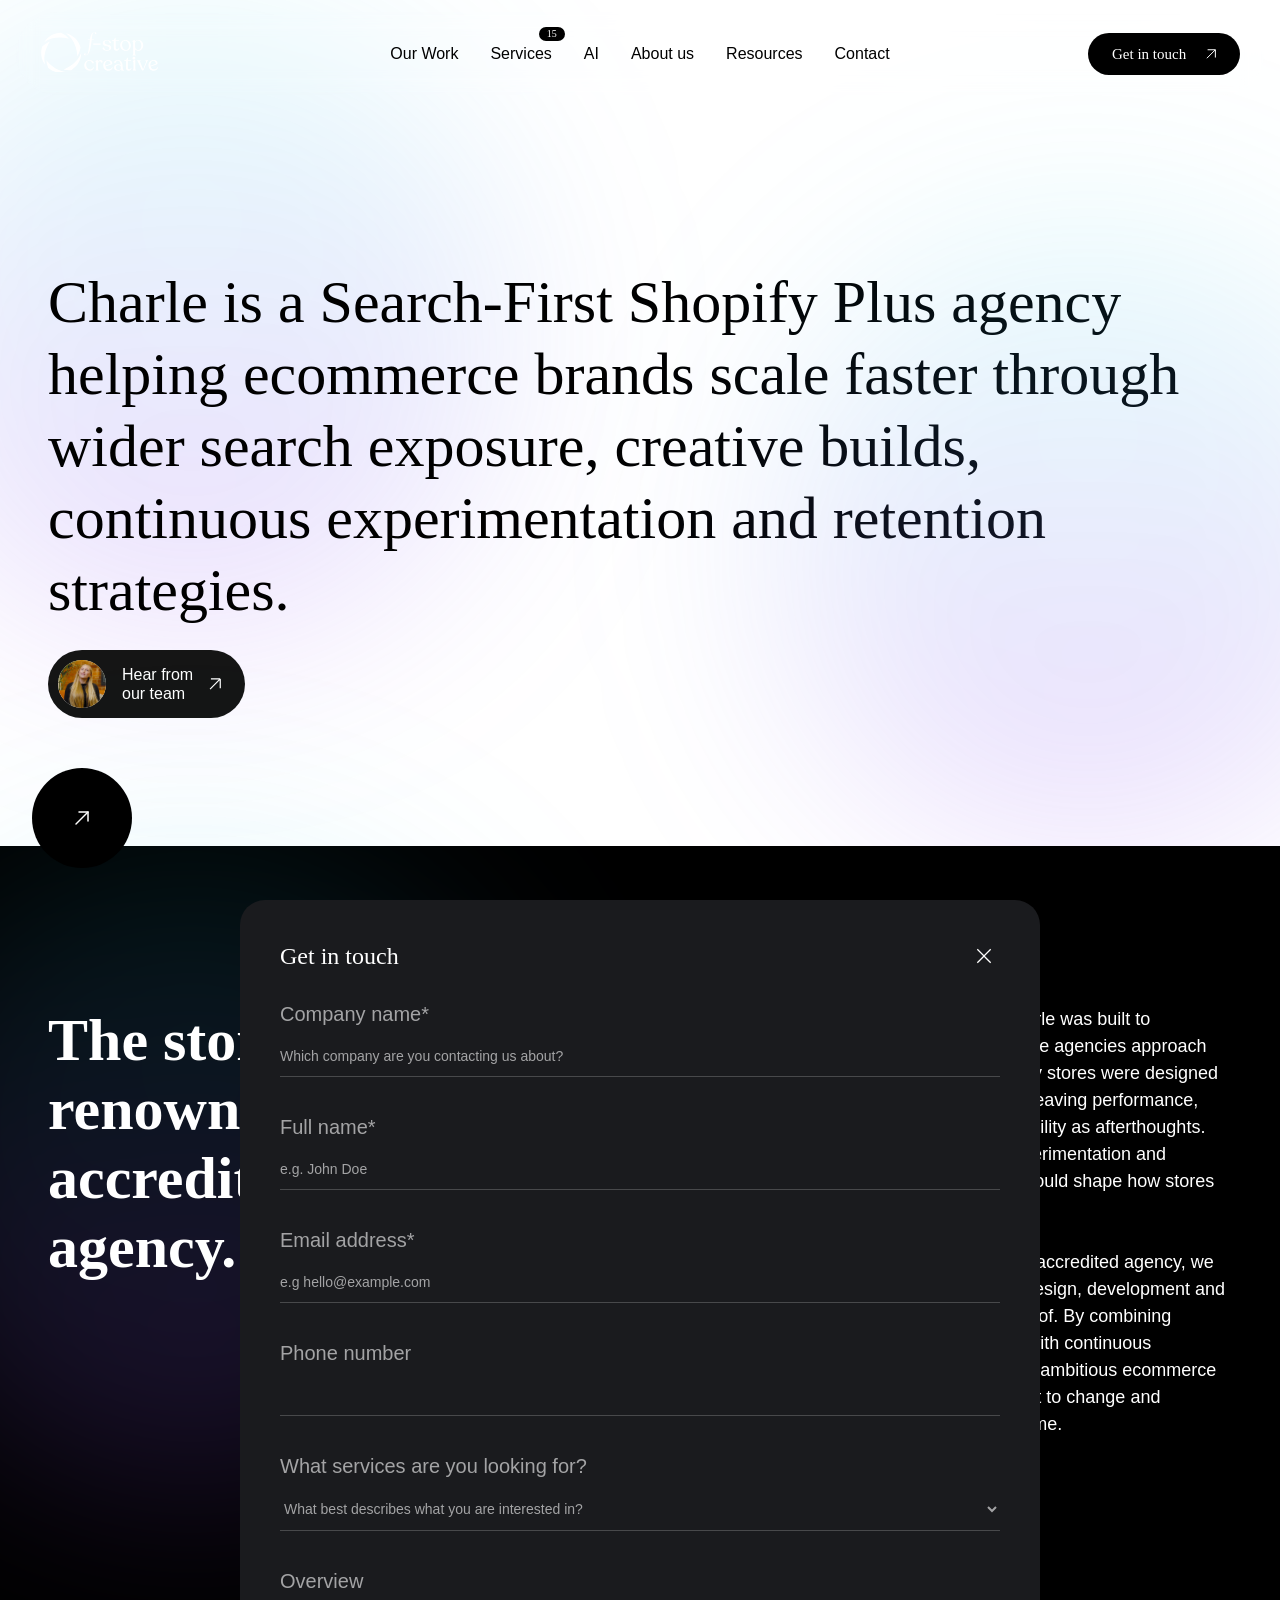
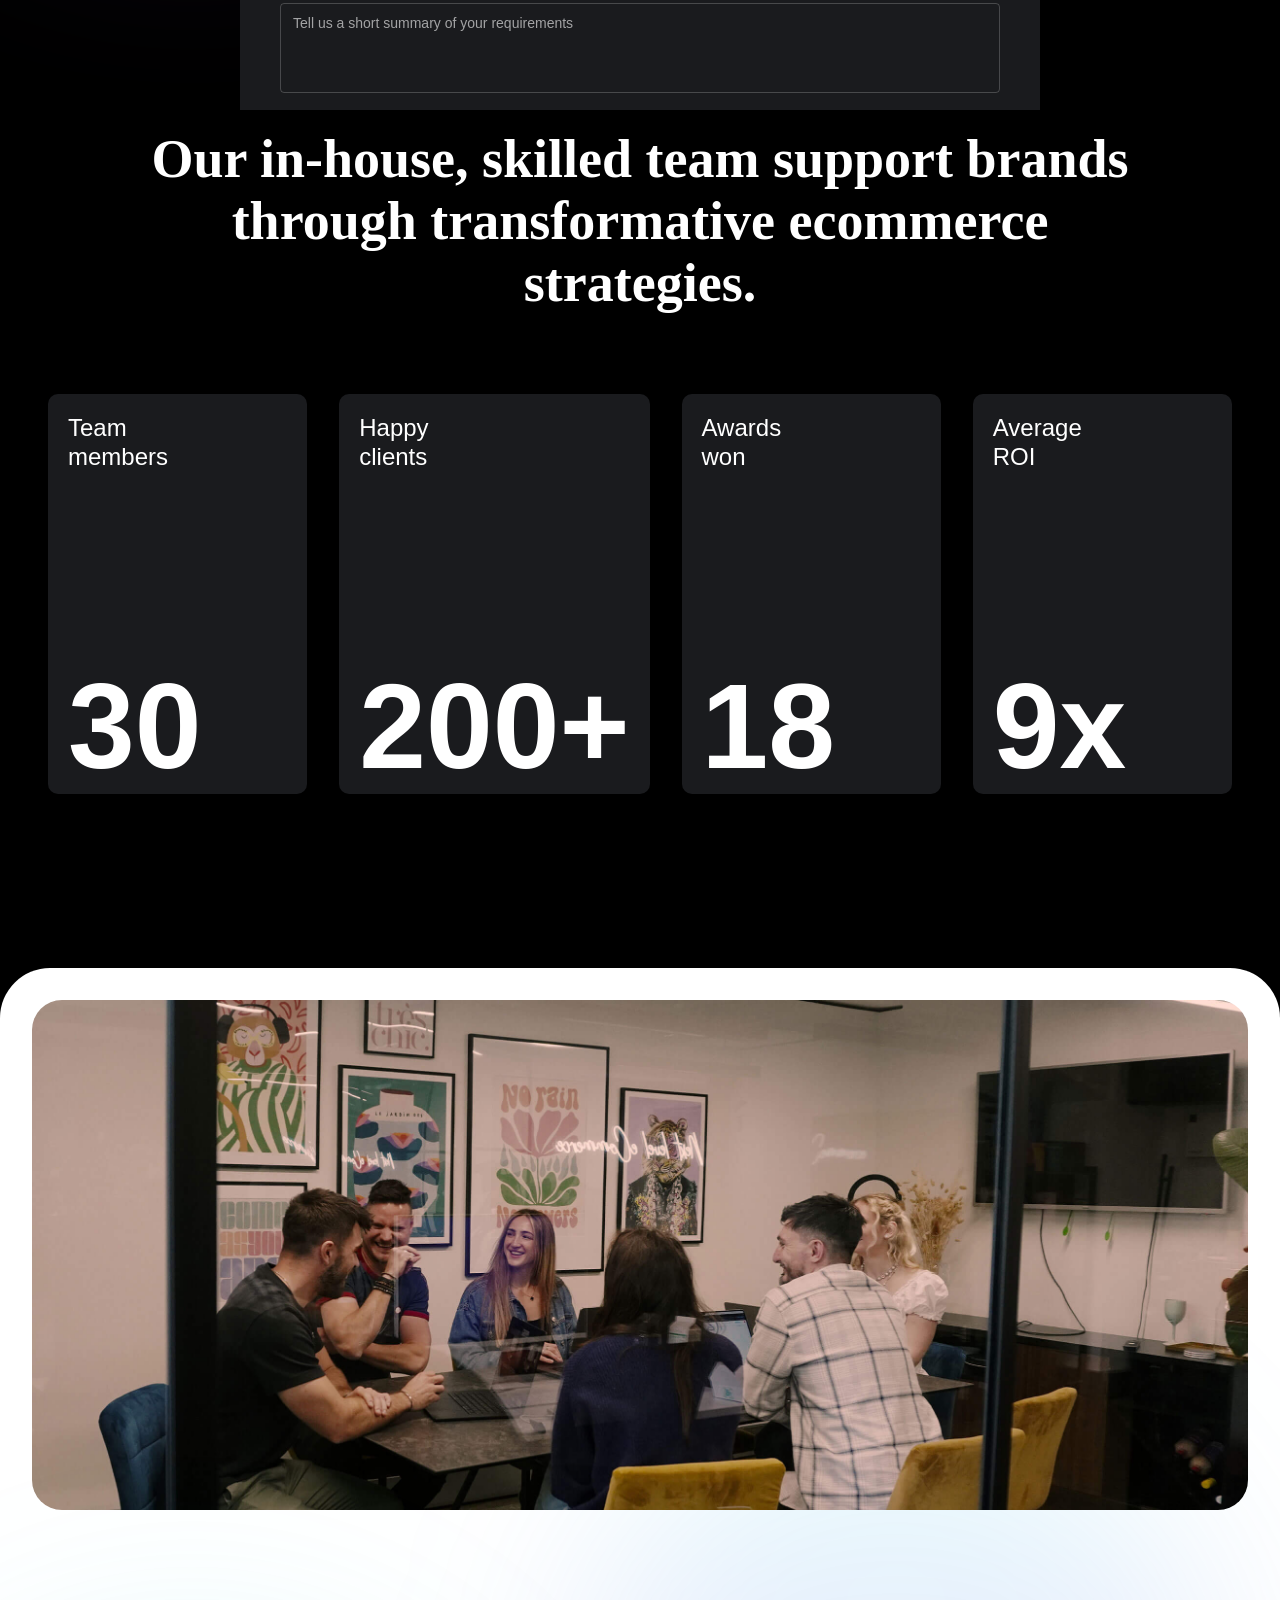
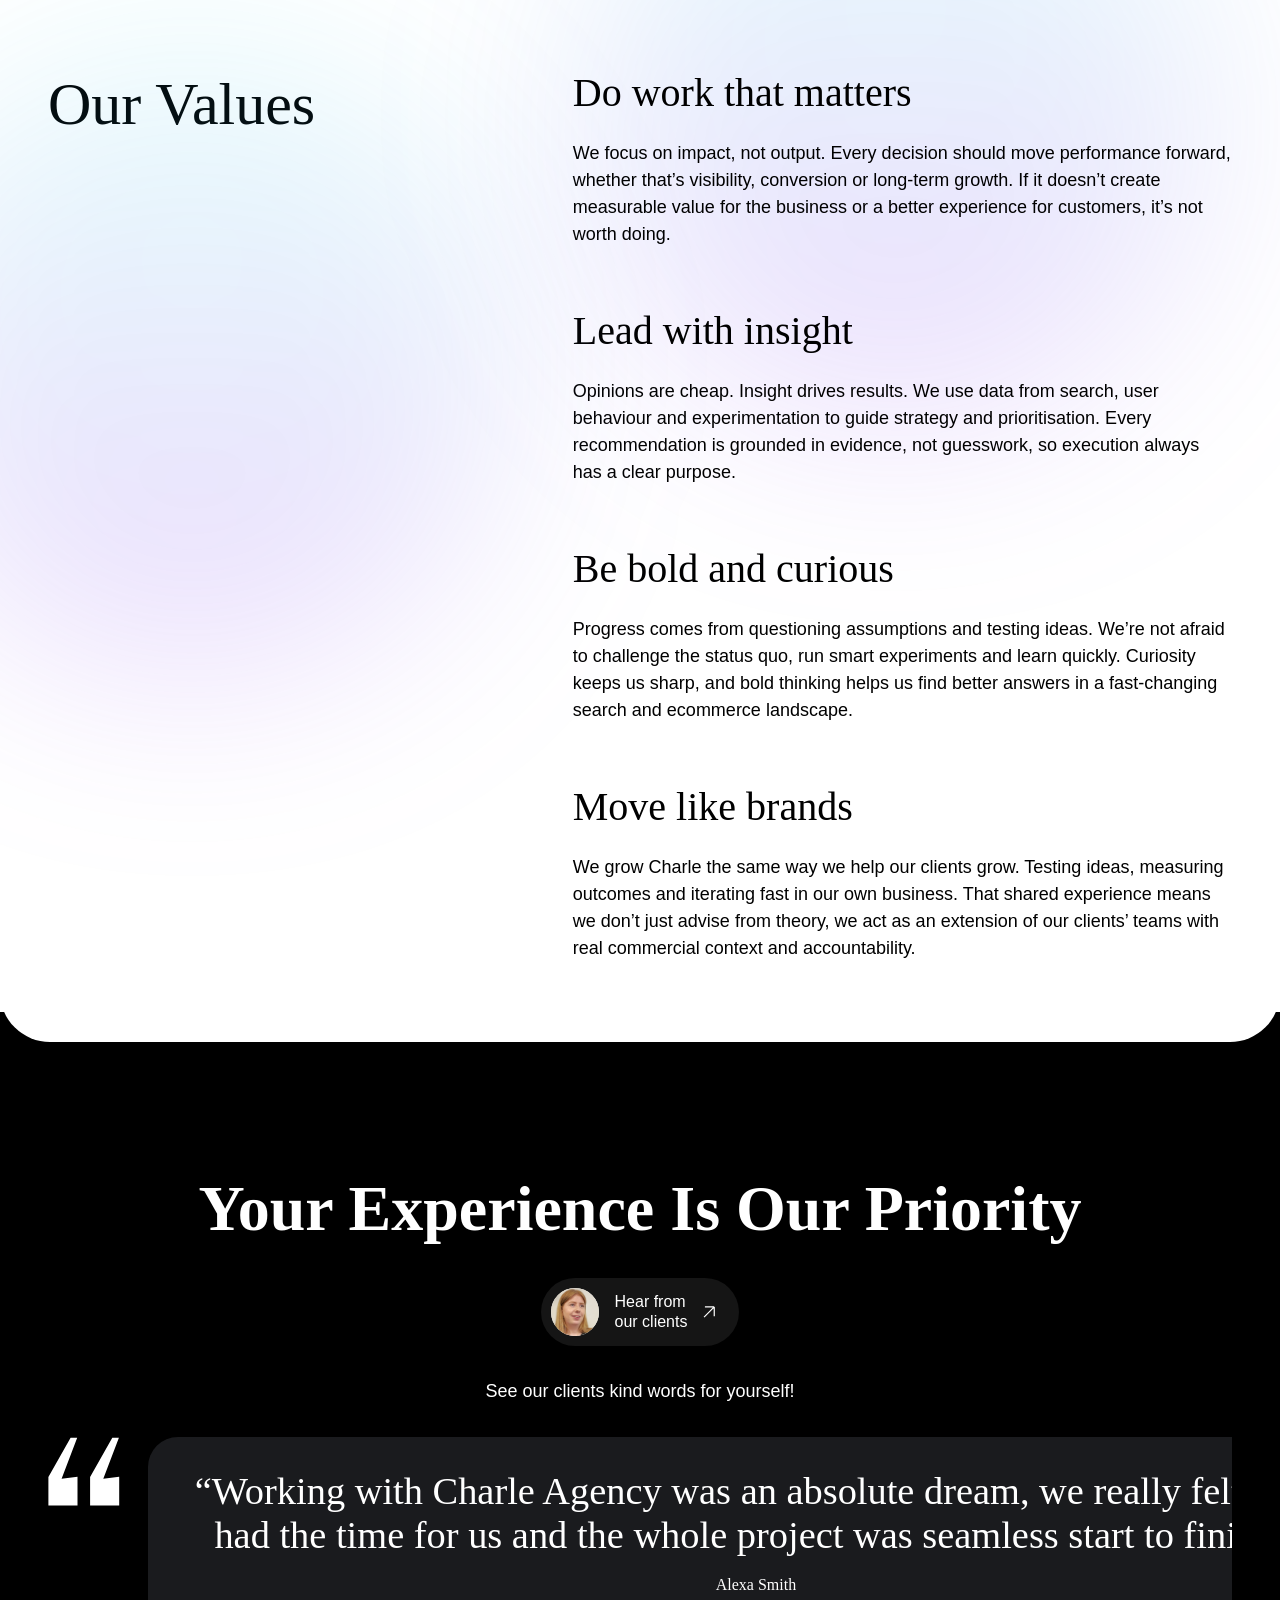
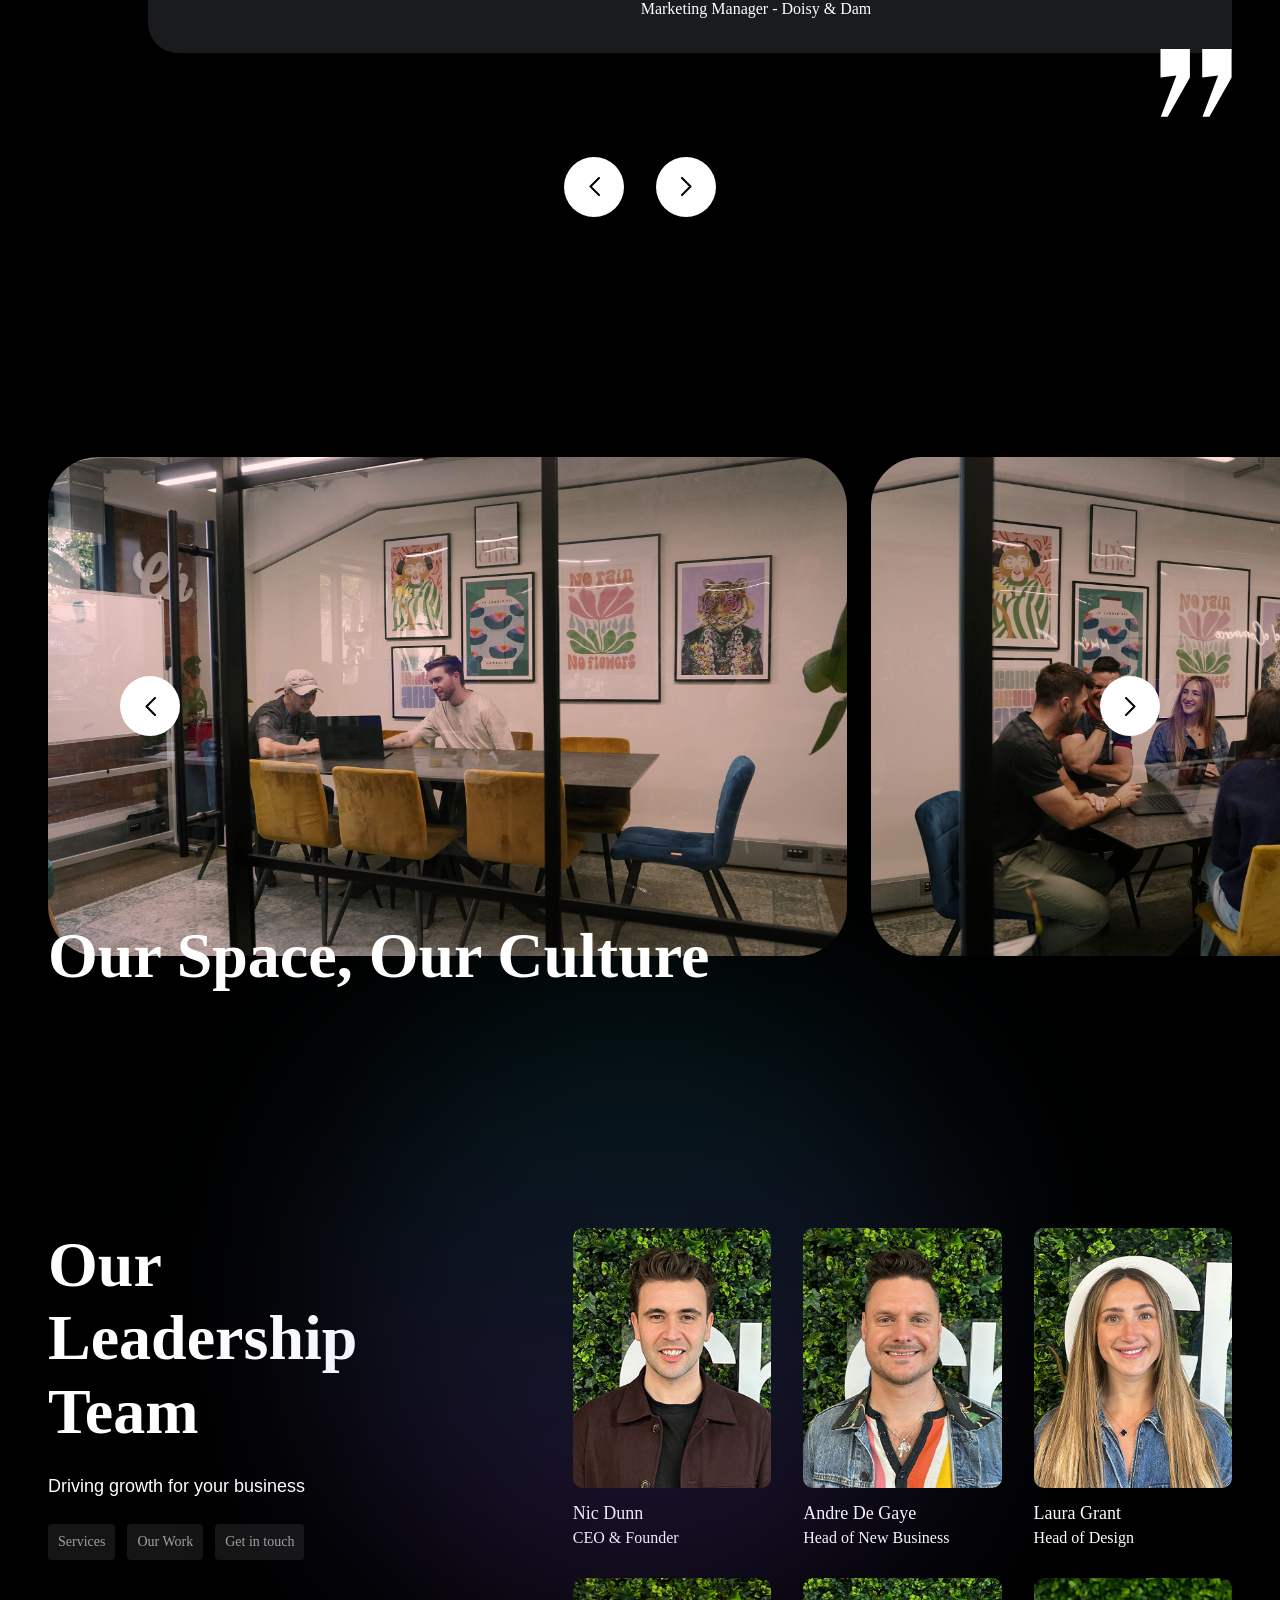
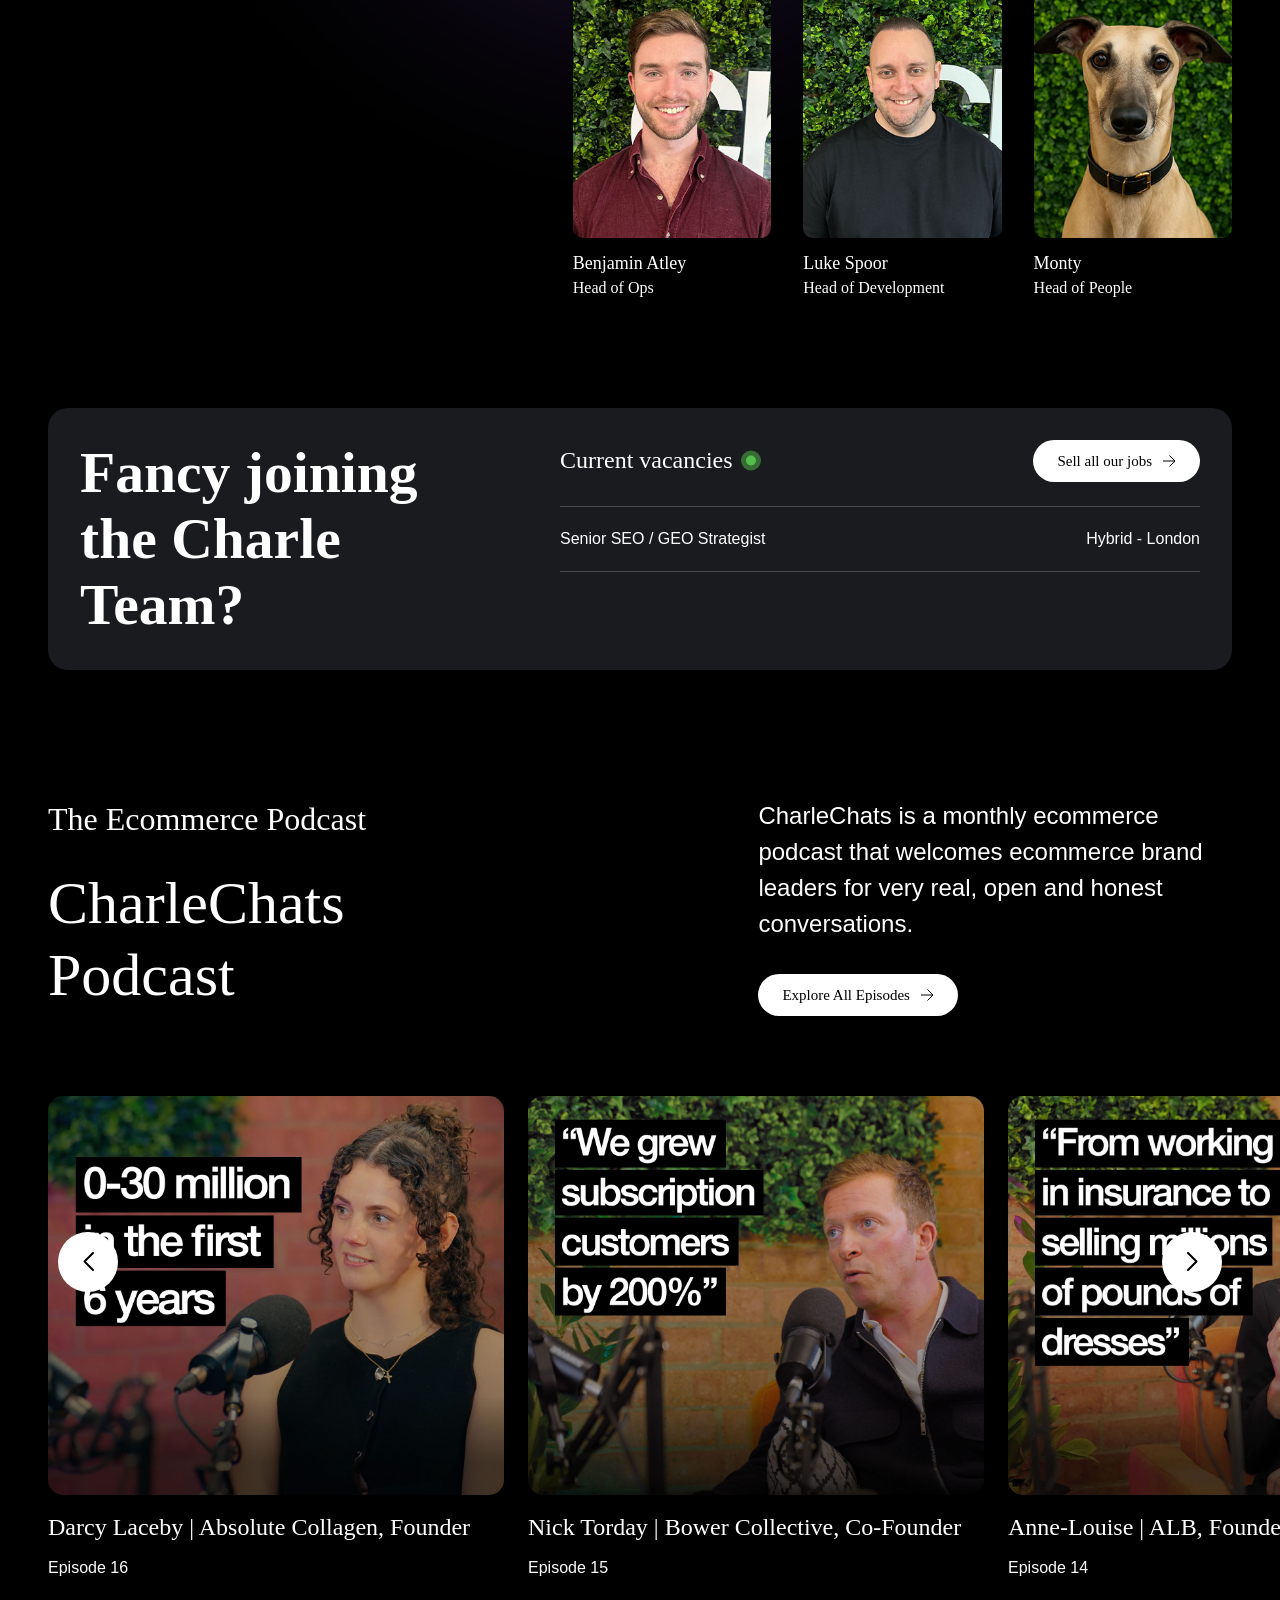
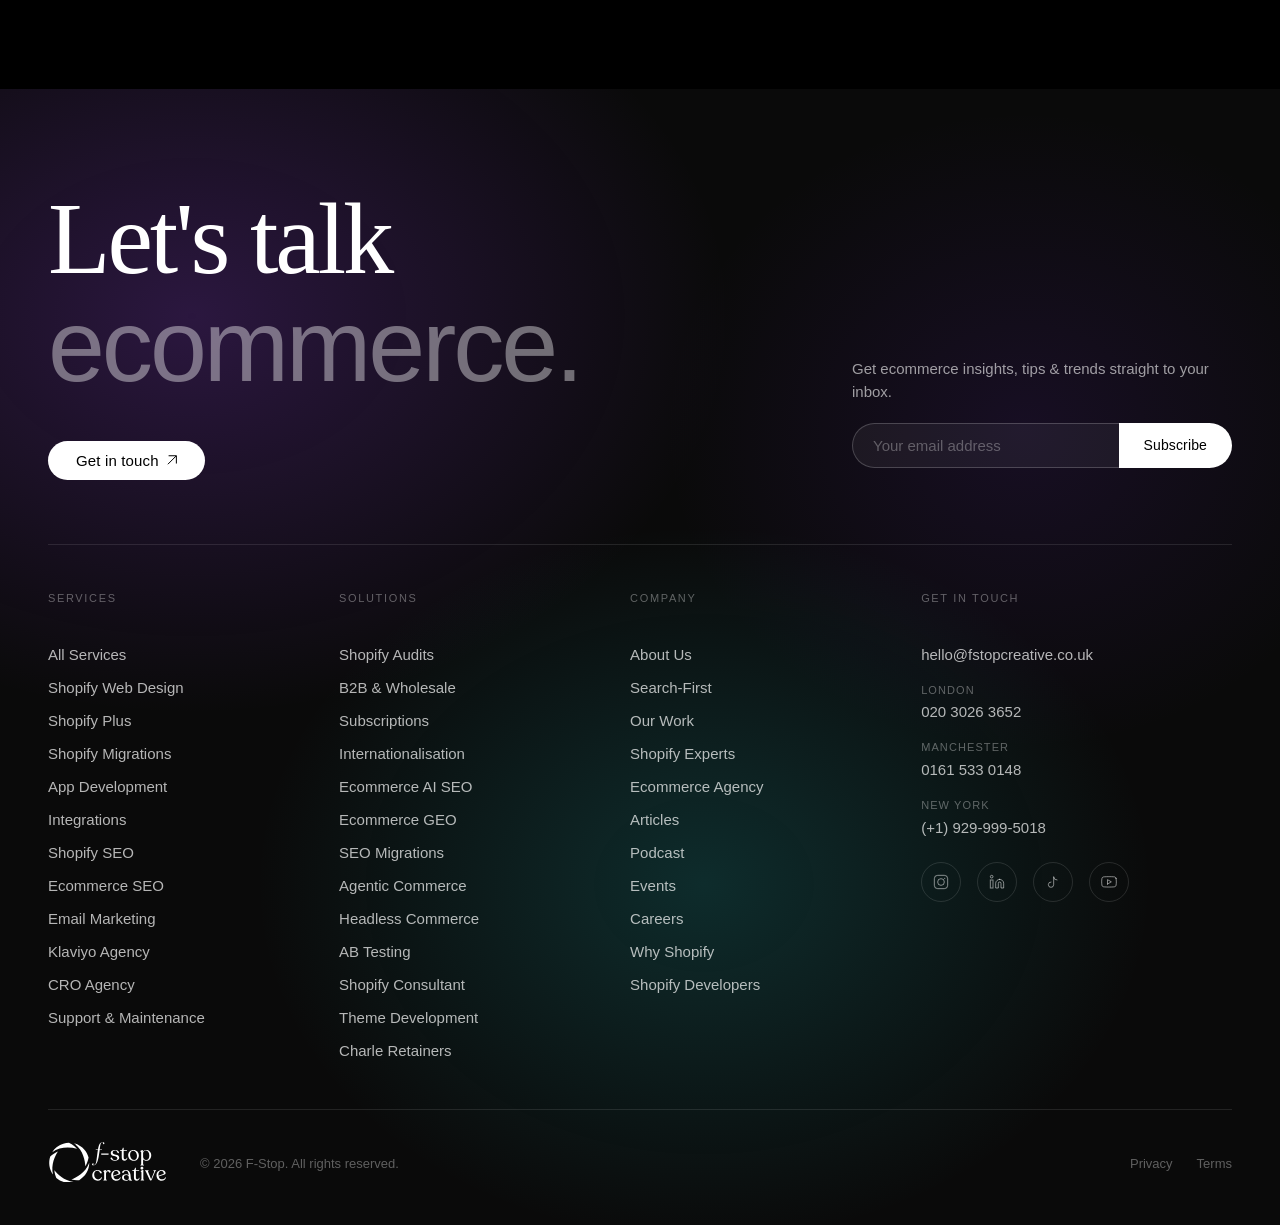
==== about.html @ d1f7f63f "index" ====
<!DOCTYPE html>
<!-- saved from url=(0031)https://www.charle.co.uk/about/ -->
<html lang="en"><head>
  <link rel="stylesheet" href="https://api.fontshare.com/v2/css?f[]=recoleta@300,400,600&f[]=neue-montreal@300,500&display=swap"><meta http-equiv="Content-Type" content="text/html; charset=UTF-8">
    
<meta name="facebook-domain-verification" content="af6zd72e0fx0n4wtm8dgjlzg3a56hd">

<link rel="shortcut icon" href="#" type="image/x-icon">
<link rel="icon" href="#" type="image/x-icon">

    
    <meta name="viewport" content="width=device-width, initial-scale=1.0">

	<meta name="description" content="Learn More About Leading Shopify Expert Agency based in London, UK - Charle Agency.">

	<title>About Us | London Website Design Agency UK | Charle</title>

	<link rel="alternate" href="./about.html" hreflang="en-gb">
	<link rel="alternate" href="./about.html" hreflang="en-us">
	<link rel="alternate" href="./about.html" hreflang="x-default">

	<link rel="canonical" href="./about.html">


    <link rel="stylesheet" href="./assets/css/style.css">
    <link rel="stylesheet" href="./assets/css/service.css">
    <link rel="stylesheet" href="./assets/css/swiper-bundle.min.css">
    <link rel="stylesheet" href="./assets/css/about.css">
	  
    
    <link rel="stylesheet" href="./assets/css/fancybox.css">
	
	  
	  
  <style id="kl-custom-fonts">
@import 'https://fonts.googleapis.com/css2?family=Bebas+Neue:ital,wght@0,400&family=Nunito+Sans:ital,wght@0,200;0,300;0,400;0,600;0,700;0,800;0,900&display=swap';

@font-face {
        font-family: 'Nunito-Sans-Klaviyo-Hosted'; 
        src: url(https://static.klaviyo.com/onsite/hosted-fonts/Nunito-Sans/latin/nunito-sans_latin_italic_400.woff2);
        font-weight: 400;
        font-style: italic;
        font-display: swap;
      }
@font-face {
        font-family: 'Nunito-Sans-Klaviyo-Hosted'; 
        src: url(https://static.klaviyo.com/onsite/hosted-fonts/Nunito-Sans/latin/nunito-sans_latin_italic_700.woff2);
        font-weight: 700;
        font-style: italic;
        font-display: swap;
      }
@font-face {
        font-family: 'Nunito-Sans-Klaviyo-Hosted'; 
        src: url(https://static.klaviyo.com/onsite/hosted-fonts/Nunito-Sans/latin/nunito-sans_latin_regular_400.woff2);
        font-weight: 400;
        font-style: normal;
        font-display: swap;
      }
@font-face {
        font-family: 'Nunito-Sans-Klaviyo-Hosted'; 
        src: url(https://static.klaviyo.com/onsite/hosted-fonts/Nunito-Sans/latin/nunito-sans_latin_regular_700.woff2);
        font-weight: 700;
        font-style: normal;
        font-display: swap;
      }
@font-face {
        font-family: 'Poppins-Klaviyo-Hosted'; 
        src: url(https://static.klaviyo.com/onsite/hosted-fonts/Poppins/latin/poppins_latin_italic_400.woff2);
        font-weight: 400;
        font-style: italic;
        font-display: swap;
      }
@font-face {
        font-family: 'Poppins-Klaviyo-Hosted'; 
        src: url(https://static.klaviyo.com/onsite/hosted-fonts/Poppins/latin/poppins_latin_italic_700.woff2);
        font-weight: 700;
        font-style: italic;
        font-display: swap;
      }
@font-face {
        font-family: 'Poppins-Klaviyo-Hosted'; 
        src: url(https://static.klaviyo.com/onsite/hosted-fonts/Poppins/latin/poppins_latin_regular_400_2.woff2);
        font-weight: 400;
        font-style: normal;
        font-display: swap;
      }
@font-face {
        font-family: 'Poppins-Klaviyo-Hosted'; 
        src: url(https://static.klaviyo.com/onsite/hosted-fonts/Poppins/latin/poppins_latin_regular_700.woff2);
        font-weight: 700;
        font-style: normal;
        font-display: swap;
      }
</style></head>

  <body class="about-page">
    <!-- Header -->
<div class="header-container">
  <header class="header header--inverted">
    <div class="header__inner">
      <div class="header__brand">
        <a href="./index.html" class="header__logo" title="Charle Agency">
          <img src="./assets/vectors/logo-fstop.svg" alt="F-Stop Creative" width="120" height="40">
        </a>
      </div>
      <nav role="navigation" class="navigation">
        <ul class="navigation__list">
          <li class="navigation__item">
            <a href="https://www.charle.co.uk/work/" class="navigation__link">Our Work</a>
          </li>
          <li class="navigation__item navigation__item--has-dropdown">
            <a href="https://www.charle.co.uk/services/" class="navigation__link">Services</a>
            <span class="navigation__badge">15</span>
            <div class="new-nav-dropdown nav-services" style="--dropdown-top: 94px; --arrow-position: 457.3203125px;">
              <div class="new-nav-dropdown__inner">
                <div class="new-nav-dropdown__column">
                  <div class="new-nav-dropdown__column-header">
                    <img src="./About Us _ London Website Design Agency UK _ Charle_files/logo-search-white.svg" alt="Search">
                  </div>
                  <ul class="new-nav-dropdown__list">
                    <li class="new-nav-dropdown__item">
                      <a href="https://www.charle.co.uk/seo-agency/" class="new-nav-dropdown__link">
                        <span class="new-nav-dropdown__link-title"> Shopify SEO </span>
                        <span class="new-nav-dropdown__link-description"> SEO for Shopify stores </span>
                      </a>
                    </li>
                    <li class="new-nav-dropdown__item">
                      <a href="https://www.charle.co.uk/ecommerce-seo-agency/" class="new-nav-dropdown__link">
                        <span class="new-nav-dropdown__link-title"> Ecommerce SEO </span>
                        <span class="new-nav-dropdown__link-description"> Grow your organic rankings </span>
                      </a>
                    </li>
                    <li class="new-nav-dropdown__item">
                      <a href="https://www.charle.co.uk/services/ai-seo-agency/" class="new-nav-dropdown__link">
                        <span class="new-nav-dropdown__link-title"> Ecommerce AI SEO </span>
                        <span class="new-nav-dropdown__link-description"> AI-powered search optimisation </span>
                      </a>
                    </li>
                    <li class="new-nav-dropdown__item">
                      <a href="https://www.charle.co.uk/services/geo-agency/" class="new-nav-dropdown__link">
                        <span class="new-nav-dropdown__link-title"> Ecommerce GEO </span>
                        <span class="new-nav-dropdown__link-description"> Generative engine optimisation </span>
                      </a>
                    </li>
                    <li class="new-nav-dropdown__item">
                      <a href="https://www.charle.co.uk/services/ecommerce-seo-migrations/" class="new-nav-dropdown__link">
                        <span class="new-nav-dropdown__link-title"> Ecommerce SEO Migrations </span>
                        <span class="new-nav-dropdown__link-description"> Migrate your SEO content </span>
                      </a>
                    </li>
                  </ul>
                </div>
                <div class="new-nav-dropdown__column">
                  <div class="new-nav-dropdown__column-header">
                    <img src="./About Us _ London Website Design Agency UK _ Charle_files/logo-launch-white.svg" alt="Launch">
                  </div>
                  <ul class="new-nav-dropdown__list">
                    <li class="new-nav-dropdown__item">
                      <a href="https://www.charle.co.uk/services/shopify-theme-development-builds/" class="new-nav-dropdown__link">
                        <span class="new-nav-dropdown__link-title"> Custom Store Project </span>
                        <span class="new-nav-dropdown__link-description"> Design &amp; launch a bespoke store </span>
                      </a>
                    </li>
                    <li class="new-nav-dropdown__item">
                      <a href="https://www.charle.co.uk/services/shopify-migrations/" class="new-nav-dropdown__link">
                        <span class="new-nav-dropdown__link-title"> Shopify Migrations </span>
                        <span class="new-nav-dropdown__link-description"> Migrate or replatform to Shopify. </span>
                      </a>
                    </li>
                    <li class="new-nav-dropdown__item">
                      <a href="https://www.charle.co.uk/services/shopify-app-development/" class="new-nav-dropdown__link">
                        <span class="new-nav-dropdown__link-title"> Shopify App Development </span>
                        <span class="new-nav-dropdown__link-description"> Launch a Shopify App. </span>
                      </a>
                    </li>
                    <li class="new-nav-dropdown__item">
                      <a href="https://www.charle.co.uk/services/shopify-integrations/" class="new-nav-dropdown__link">
                        <span class="new-nav-dropdown__link-title"> Integrations </span>
                        <span class="new-nav-dropdown__link-description"> Connect your store to other services. </span>
                      </a>
                    </li>
                    <li class="new-nav-dropdown__item new-nav-dropdown__item-ai">
                      <a href="https://www.charle.co.uk/services/agentic-commerce" class="new-nav-dropdown__link">
                        <img src="./About Us _ London Website Design Agency UK _ Charle_files/logo-charleai-white.svg" alt="Charle AI" width="72">
                        <span class="new-nav-dropdown__link-description"> Agentic Commerce </span>
                      </a>
                    </li>
                  </ul>
                </div>
                <div class="new-nav-dropdown__column">
                  <div class="new-nav-dropdown__column-header">
                    <img src="./About Us _ London Website Design Agency UK _ Charle_files/logo-sitelab-white.svg" alt="Sitelab">
                    <img src="./About Us _ London Website Design Agency UK _ Charle_files/logo-helpdesk-white.svg" alt="Helpdesk">
                  </div>
                  <ul class="new-nav-dropdown__list">
                    <li class="new-nav-dropdown__item">
                      <a href="https://www.charle.co.uk/services/shopify-cro-agency/" class="new-nav-dropdown__link">
                        <span class="new-nav-dropdown__link-title"> Conversion Rate Optimisation </span>
                        <span class="new-nav-dropdown__link-description"> Growth focused strategies. </span>
                      </a>
                    </li>
                    <li class="new-nav-dropdown__item">
                      <a href="https://www.charle.co.uk/services/support-and-maintenance/" class="new-nav-dropdown__link">
                        <span class="new-nav-dropdown__link-title"> Support &amp; Maintenance </span>
                        <span class="new-nav-dropdown__link-description"> Technical support </span></a><a href="https://www.charle.co.uk/memberships/" style="text-decoration: none; color: #A1A1A1">retainer</a>. 
                      
                    </li>
                    <li class="new-nav-dropdown__item">
                      <a href="https://www.charle.co.uk/services/shopify-audits/" class="new-nav-dropdown__link">
                        <span class="new-nav-dropdown__link-title"> Audits </span>
                        <span class="new-nav-dropdown__link-description"> Design, Technical &amp; SEO audits </span>
                      </a>
                    </li>
                    <li class="new-nav-dropdown__item">
                      <a href="https://www.charle.co.uk/services/shopify-internationalisation/" class="new-nav-dropdown__link">
                        <span class="new-nav-dropdown__link-title"> Internationalisation </span>
                        <span class="new-nav-dropdown__link-description"> Expand your store globally. </span>
                      </a>
                    </li>
                  </ul>
                </div>
                <div class="new-nav-dropdown__column">
                  <div class="new-nav-dropdown__column-header">
                    <img src="./About Us _ London Website Design Agency UK _ Charle_files/logo-retain-white.svg" alt="Retain">
                  </div>
                  <ul class="new-nav-dropdown__list">
                    <li class="new-nav-dropdown__item">
                      <a href="https://www.charle.co.uk/email-marketing-agency/" class="new-nav-dropdown__link">
                        <span class="new-nav-dropdown__link-title"> Email &amp; SMS Marketing </span>
                        <span class="new-nav-dropdown__link-description"> Retain more customers online </span>
                      </a>
                    </li>
                    <li class="new-nav-dropdown__item">
                      <a href="https://www.charle.co.uk/klaviyo-agency/" class="new-nav-dropdown__link">
                        <span class="new-nav-dropdown__link-title"> Klaviyo Agency </span>
                        <span class="new-nav-dropdown__link-description"> Klaviyo email marketing experts </span>
                      </a>
                    </li>
                  </ul>
                  <div class="new-nav-dropdown__column-header new-nav-dropdown__column-header-more" style="margin-top: 12px;">
                    <p>More</p>
                  </div>
                  <ul class="new-nav-dropdown__list">
                    <li class="new-nav-dropdown__item">
                      <a href="https://www.charle.co.uk/services/shopify-b2b-wholesale/" class="new-nav-dropdown__link">
                        <span class="new-nav-dropdown__link-title"> B2B </span>
                        <span class="new-nav-dropdown__link-description"> Sell B2B with Shopify </span>
                      </a>
                    </li>
                    <li class="new-nav-dropdown__item">
                      <a href="https://www.charle.co.uk/services/subscriptions-on-shopify/" class="new-nav-dropdown__link">
                        <span class="new-nav-dropdown__link-title"> Subscriptions </span>
                        <span class="new-nav-dropdown__link-description"> Maximise recurring revenue. </span>
                      </a>
                    </li>
					  
					  
                  </ul>
                </div>
                <!-- <ul class="new-nav-dropdown__list">
                  <li class="new-nav-dropdown__item">
                    <a href="https://www.charle.co.uk/services/shopify-cro-agency/" class="new-nav-dropdown__link">
                      <span class="new-nav-dropdown__link-title"> Conversion Rate Optimisation </span>
                      <span class="new-nav-dropdown__link-description"> Growth focused strategies. </span>
                    </a>
                  </li>
                  <li class="new-nav-dropdown__item">
                    <a href="https://www.charle.co.uk/services/support-and-maintenance/" class="new-nav-dropdown__link">
                      <span class="new-nav-dropdown__link-title"> Support & Maintenance </span>
                      <span class="new-nav-dropdown__link-description"> Technical support <a href="https://www.charle.co.uk/memberships/" style="text-decoration: none; color: #A1A1A1">retainer</a>. </span>
                    </a>
                  </li>
                  
                  <li class="new-nav-dropdown__item">
                    <a href="https://www.charle.co.uk/services/shopify-internationalisation/" class="new-nav-dropdown__link">
                      <span class="new-nav-dropdown__link-title"> Internationalisation </span>
                      <span class="new-nav-dropdown__link-description"> Expand your store globally. </span>
                    </a>
                  </li>
                  <li class="new-nav-dropdown__item">
                    <a href="https://www.charle.co.uk/services/subscriptions-on-shopify/" class="new-nav-dropdown__link">
                      <span class="new-nav-dropdown__link-title"> Subscriptions </span>
                      <span class="new-nav-dropdown__link-description"> Maximise recurring revenue. </span>
                    </a>
                  </li>
                </ul>
                <ul class="new-nav-dropdown__list">
                  <li class="new-nav-dropdown__item">
                    <a href="https://www.charle.co.uk/seo-agency/" class="new-nav-dropdown__link">
                      <span class="new-nav-dropdown__link-title"> Shopify SEO </span>
                      <span class="new-nav-dropdown__link-description"> SEO for Shopify stores </span>
                    </a>
                  </li>
                  <li class="new-nav-dropdown__item">
                    <a href="https://www.charle.co.uk/ecommerce-seo-agency/" class="new-nav-dropdown__link">
                      <span class="new-nav-dropdown__link-title"> Ecommerce SEO </span>
                      <span class="new-nav-dropdown__link-description"> Grow your organic rankings </span>
                    </a>
                  </li>
                  <li class="new-nav-dropdown__item">
                    <a href="https://www.charle.co.uk/email-marketing-agency/" class="new-nav-dropdown__link">
                      <span class="new-nav-dropdown__link-title"> Email & SMS Marketing </span>
                      <span class="new-nav-dropdown__link-description"> Retain more customers online </span>
                    </a>
                  </li>
                  <li class="new-nav-dropdown__item">
                    <a href="https://www.charle.co.uk/services/shopify-app-development/" class="new-nav-dropdown__link">
                      <span class="new-nav-dropdown__link-title"> Shopify App Development </span>
                      <span class="new-nav-dropdown__link-description"> Launch a Shopify app </span>
                    </a>
                  </li>
                  <li class="new-nav-dropdown__item">
                    <a href="https://www.charle.co.uk/services/shopify-b2b-wholesale/" class="new-nav-dropdown__link">
                      <span class="new-nav-dropdown__link-title"> Shopfy B2B & Wholesale </span>
                      <span class="new-nav-dropdown__link-description"> Sell B2B with Shopify </span>
                    </a>
                  </li>
                </ul> -->
              </div>
              <div class="new-nav-dropdown__cta">
                <div class="new-nav-dropdown__cta-content">
                  <h5 class="new-nav-dropdown__cta-title"> Ready to tell us about your project? </h5>
                  <p class="new-nav-dropdown__cta-description"> We are a Shopify Agency, who <a href="https://www.charle.co.uk/services/shopify-web-design/">design</a>, <a href="https://www.charle.co.uk/services/shopify-developers/">develop</a>, <a href="https://www.charle.co.uk/memberships/">support</a> &amp; grow Shopify &amp; <a href="https://www.charle.co.uk/shopify-plus-agency/">Shopify Plus</a> stores. </p>
                  <a href="https://www.charle.co.uk/contact/" class="header__get-in-touch btn btn-white btn-arrow get-in-touch"> Get in touch <svg width="10" height="10" fill="none" xmlns="http://www.w3.org/2000/svg">
                      <path d="M.89 9.243L9.373.757m0 0H1.596m7.778 0v7.779" stroke="currentColor"></path>
                    </svg>
                  </a>
                </div>
                <div class="new-nav-dropdown__cta-image">
                  <img src="./About Us _ London Website Design Agency UK _ Charle_files/nav-services-cta.webp" alt="Charle Team">
                </div>
              </div>
            </div>
          </li>
          <li class="navigation__item">
            <a href="https://www.charle.co.uk/ai-ecommerce-agency/" class="navigation__link">AI</a>
          </li>
          <li class="navigation__item">
            <a href="https://www.charle.co.uk/about/" class="navigation__link">About us</a>
          </li>
          <li class="navigation__item navigation__item--has-dropdown">
            <a href="https://www.charle.co.uk/about/#" class="navigation__link">Resources</a>
            <div class="new-nav-dropdown nav-resources" style="--dropdown-top: 94px; --arrow-position: 455.1015625px;">
              <div class="new-nav-dropdown__inner">
                <ul class="new-nav-dropdown__list">
                  <li class="new-nav-dropdown__item">
                    <a href="https://www.charle.co.uk/articles/" class="new-nav-dropdown__link">
                      <span class="new-nav-dropdown__link-title"> Articles </span>
                      <span class="new-nav-dropdown__link-description"> Explore our library of free articles </span>
                    </a>
                  </li>
                  <li class="new-nav-dropdown__item">
                    <a href="https://www.charle.co.uk/podcast/" class="new-nav-dropdown__link">
                      <span class="new-nav-dropdown__link-title"> Podcast </span>
                      <span class="new-nav-dropdown__link-description"> We interview leading brands </span>
                    </a>
                  </li>
                  <li class="new-nav-dropdown__item">
                    <a href="https://www.charle.co.uk/webinars/" class="new-nav-dropdown__link">
                      <span class="new-nav-dropdown__link-title"> Webinars </span>
                      <span class="new-nav-dropdown__link-description"> Tune into our free live masterclasses </span>
                    </a>
                  </li>
                  <li class="new-nav-dropdown__item">
                    <a href="https://www.charle.co.uk/guides/" class="new-nav-dropdown__link">
                      <span class="new-nav-dropdown__link-title">Guides</span>
                      <span class="new-nav-dropdown__link-description"> Download a free expert guide </span>
                    </a>
                  </li>
                  <li class="new-nav-dropdown__item">
                    <a href="https://www.charle.co.uk/newsletter/" class="new-nav-dropdown__link">
                      <span class="new-nav-dropdown__link-title"> Join Our Newsletter </span>
                      <span class="new-nav-dropdown__link-description"> Sign up for weekly trends &amp; news </span>
                    </a>
                  </li>
                </ul>
              </div>
              <div class="new-nav-dropdown__cta" style="padding: 0; overflow: hidden; border-radius: 0 16px 16px 0; display: flex; flex-direction: column; gap: 0;">
                <a href="https://www.charle.co.uk/articles/guide-to-ab-split-testing/" style="display: block; flex: 1 1 auto; min-height: 0; overflow: hidden;">
                  <img src="./About Us _ London Website Design Agency UK _ Charle_files/thumb.jpg" alt="Your Complete Guide to A/B Split Testing" style="width: 100%; height: 100%; object-fit: cover; transition: transform 0.4s ease;" onmouseover="this.style.transform=&#39;scale(1.04)&#39;" onmouseout="this.style.transform=&#39;scale(1)&#39;">
                </a>
                <div style="display: flex; flex-direction: column; gap: 0.35rem; padding: 2.25em 1.5rem;">
                  <span style="font-family: &#39;Neue Montreal&#39;, sans-serif; font-size: 11px; text-transform: uppercase; letter-spacing: 0.08em; color: rgba(255,255,255,0.4); line-height: 1;">Featured Article</span>
                  <h5 style="margin: 0; padding: 0; font-size: 1rem; line-height: 1.3; color: #fff;">
                    <a href="https://www.charle.co.uk/articles/guide-to-ab-split-testing/" style="color: #fff; text-decoration: none;">Your Complete Guide to A/B Split Testing</a>
                  </h5>
                  <a href="https://www.charle.co.uk/articles/guide-to-ab-split-testing/" style="font-size: 13px; color: rgba(255,255,255,0.5); text-decoration: none; display: inline-flex; align-items: center; gap: 0.4rem; line-height: 1; transition: color 0.2s ease;" onmouseover="this.style.color=&#39;#fff&#39;" onmouseout="this.style.color=&#39;rgba(255,255,255,0.5)&#39;">Read article <svg width="12" height="12" fill="none" viewBox="0 0 14 14"><path d="M1 7h12m0 0L8 2.5M13 7L8 11.5" stroke="currentColor" stroke-width="1.2"></path></svg></a>
                </div>
              </div>
            </div>
          </li>
          <li class="navigation__item">
            <a href="https://www.charle.co.uk/contact/" class="navigation__link">Contact</a>
          </li>
        </ul>
      </nav>
      <div class="header__buttons">
        <a href="https://www.charle.co.uk/contact/" class="header__get-in-touch btn btn-white btn-arrow get-in-touch"> Get in touch <svg width="10" height="10" fill="none" xmlns="http://www.w3.org/2000/svg">
            <path d="M.89 9.243L9.373.757m0 0H1.596m7.778 0v7.779" stroke="currentColor"></path>
          </svg>
        </a>
        <button class="header__mobile-menu-trigger" aria-label="Menu" data-mobile-menu-trigger="">
          <svg width="22" height="18" fill="none" xmlns="http://www.w3.org/2000/svg">
            <path d="M.74 1h20M.74 9h20M.74 17h20" stroke="currentColor" stroke-width="1.5" stroke-linecap="round"></path>
          </svg>
          <svg width="22" height="22" xmlns="http://www.w3.org/2000/svg" viewBox="0 0 48 48">
            <path d="M26.122 24l15-15L39 6.879l-15 15-15-15L6.88 9l15 15-15 15L9 41.121l15-15 15 15L41.121 39l-15-15z" fill="currentColor"></path>
          </svg>
        </button>
      </div>
    </div>
    <nav class="new-mobile-navigation">
      <div class="new-mobile-navigation__inner">
        <ul class="new-mobile-navigation__list">
          <li class="new-mobile-navigation__item">
            <a href="https://www.charle.co.uk/work/" class="new-mobile-navigation__link">Our work</a>
          </li>
          <li class="new-mobile-navigation__item">
            <button class="new-mobile-navigation__link new-mobile-navigation__submenu-trigger"> Services <span class="new-mobile-navigation__badge">12</span>
            </button>
            <div class="new-mobile-navigation__submenu new-mobile-submenu">
              <div class="new-mobile-submenu__title">
                <svg width="13" height="13" fill="none" xmlns="http://www.w3.org/2000/svg">
                  <path d="M13 6.5H1m0 0L6.5 12M1 6.5L6.5 1" stroke="#fff"></path>
                </svg>
                <span class="new-mobile-submenu__title-text">Services</span>
                <span class="new-mobile-submenu__title-badge">12</span>
              </div>
              <div class="new-mobile-submenu__inner">
                <!-- Search Section -->
                <div class="new-mobile-submenu__section">
                  <div class="new-mobile-submenu__section-header">
                    <img src="./About Us _ London Website Design Agency UK _ Charle_files/logo-search-white.svg" alt="Search">
                  </div>
                  <ul class="new-mobile-submenu__list">
                    <li class="new-mobile-submenu__item">
                      <a href="https://www.charle.co.uk/seo-agency/" class="new-mobile-submenu__link">
                        <span class="new-mobile-submenu__link-title"> Shopify SEO </span>
                        <span class="new-mobile-submenu__link-description"> SEO for Shopify stores </span>
                      </a>
                    </li>
                    <li class="new-mobile-submenu__item">
                      <a href="https://www.charle.co.uk/ecommerce-seo-agency/" class="new-mobile-submenu__link">
                        <span class="new-mobile-submenu__link-title"> Ecommerce SEO </span>
                        <span class="new-mobile-submenu__link-description"> Grow your organic rankings </span>
                      </a>
                    </li>
                    <li class="new-mobile-submenu__item">
                      <a href="https://www.charle.co.uk/services/ai-seo-agency/" class="new-mobile-submenu__link">
                        <span class="new-mobile-submenu__link-title"> Ecommerce AI SEO </span>
                        <span class="new-mobile-submenu__link-description"> AI-powered search optimisation </span>
                      </a>
                    </li>
                    <li class="new-mobile-submenu__item">
                      <a href="https://www.charle.co.uk/services/geo-agency/" class="new-mobile-submenu__link">
                        <span class="new-mobile-submenu__link-title"> Ecommerce GEO </span>
                        <span class="new-mobile-submenu__link-description"> Generative engine optimisation </span>
                      </a>
                    </li>
                    <li class="new-mobile-submenu__item">
                      <a href="https://www.charle.co.uk/services/ecommerce-seo-migrations/" class="new-mobile-submenu__link">
                        <span class="new-mobile-submenu__link-title"> Ecommerce SEO Migrations </span>
                        <span class="new-mobile-submenu__link-description"> Migrate your SEO content </span>
                      </a>
                    </li>
                  </ul>
                </div>

                <!-- Launch Section -->
                <div class="new-mobile-submenu__section">
                  <div class="new-mobile-submenu__section-header">
                    <img src="./About Us _ London Website Design Agency UK _ Charle_files/logo-launch-white.svg" alt="Launch">
                  </div>
                  <ul class="new-mobile-submenu__list">
                    <li class="new-mobile-submenu__item">
                      <a href="https://www.charle.co.uk/services/shopify-theme-development-builds/" class="new-mobile-submenu__link">
                        <span class="new-mobile-submenu__link-title"> Custom Store Project </span>
                        <span class="new-mobile-submenu__link-description"> Design &amp; launch a bespoke store </span>
                      </a>
                    </li>
                    <li class="new-mobile-submenu__item">
                      <a href="https://www.charle.co.uk/services/shopify-migrations/" class="new-mobile-submenu__link">
                        <span class="new-mobile-submenu__link-title"> Shopify Migrations </span>
                        <span class="new-mobile-submenu__link-description"> Migrate or replatform to Shopify. </span>
                      </a>
                    </li>
                    <li class="new-mobile-submenu__item">
                      <a href="https://www.charle.co.uk/services/shopify-app-development/" class="new-mobile-submenu__link">
                        <span class="new-mobile-submenu__link-title"> Shopify App Development </span>
                        <span class="new-mobile-submenu__link-description"> Launch a Shopify App. </span>
                      </a>
                    </li>
                    <li class="new-mobile-submenu__item">
                      <a href="https://www.charle.co.uk/services/shopify-integrations/" class="new-mobile-submenu__link">
                        <span class="new-mobile-submenu__link-title"> Integrations </span>
                        <span class="new-mobile-submenu__link-description"> Connect your store to other services. </span>
                      </a>
                    </li>
                    <li class="new-mobile-submenu__item new-mobile-submenu__item-ai">
                      <a href="https://www.charle.co.uk/services/agentic-commerce" class="new-mobile-submenu__link">
                        <img src="./About Us _ London Website Design Agency UK _ Charle_files/logo-charleai-white.svg" alt="Charle AI" width="72">
                        <span class="new-mobile-submenu__link-description"> Agentic Commerce </span>
                      </a>
                    </li>
                  </ul>
                </div>

                <!-- Sitelab & Helpdesk Section -->
                <div class="new-mobile-submenu__section">
                  <div class="new-mobile-submenu__section-header">
                    <img src="./About Us _ London Website Design Agency UK _ Charle_files/logo-sitelab-white.svg" alt="Sitelab">
                    <img src="./About Us _ London Website Design Agency UK _ Charle_files/logo-helpdesk-white.svg" alt="Helpdesk">
                  </div>
                  <ul class="new-mobile-submenu__list">
                    <li class="new-mobile-submenu__item">
                      <a href="https://www.charle.co.uk/services/shopify-cro-agency/" class="new-mobile-submenu__link">
                        <span class="new-mobile-submenu__link-title"> Conversion Rate Optimisation </span>
                        <span class="new-mobile-submenu__link-description"> Growth focused strategies. </span>
                      </a>
                    </li>
                    <li class="new-mobile-submenu__item">
                      <a href="https://www.charle.co.uk/services/support-and-maintenance/" class="new-mobile-submenu__link">
                        <span class="new-mobile-submenu__link-title"> Support &amp; Maintenance </span>
                        <span class="new-mobile-submenu__link-description"> Technical support retainer. </span>
                      </a>
                    </li>
                    <li class="new-mobile-submenu__item">
                      <a href="https://www.charle.co.uk/services/shopify-audits/" class="new-mobile-submenu__link">
                        <span class="new-mobile-submenu__link-title"> Audits </span>
                        <span class="new-mobile-submenu__link-description"> Design, Technical &amp; SEO audits </span>
                      </a>
                    </li>
                   <li class="new-mobile-submenu__item">
                      <a href="https://www.charle.co.uk/services/shopify-internationalisation/" class="new-mobile-submenu__link">
                        <span class="new-mobile-submenu__link-title"> Internationalisation </span>
                        <span class="new-mobile-submenu__link-description"> Expand your store globally. </span>
                      </a>
                    </li>
                  </ul>
                </div>

                <!-- Retain Section -->
                <div class="new-mobile-submenu__section">
                  <div class="new-mobile-submenu__section-header">
                    <img src="./About Us _ London Website Design Agency UK _ Charle_files/logo-retain-white.svg" alt="Retain">
                  </div>
                  <ul class="new-mobile-submenu__list">
                    <li class="new-mobile-submenu__item">
                      <a href="https://www.charle.co.uk/email-marketing-agency/" class="new-mobile-submenu__link">
                        <span class="new-mobile-submenu__link-title"> Email &amp; SMS Marketing </span>
                        <span class="new-mobile-submenu__link-description"> Retain more customers online </span>
                      </a>
                    </li>
                    <li class="new-mobile-submenu__item">
                      <a href="https://www.charle.co.uk/klaviyo-agency/" class="new-mobile-submenu__link">
                        <span class="new-mobile-submenu__link-title"> Klaviyo Agency </span>
                        <span class="new-mobile-submenu__link-description"> Klaviyo email marketing experts </span>
                      </a>
                    </li>
                  </ul>
                  <div class="new-mobile-submenu__section-header new-mobile-submenu__section-header-more" style="margin-top: 12px;">
                    <p>More</p>
                  </div>
                  <ul class="new-mobile-submenu__list">
                    <li class="new-mobile-submenu__item">
                      <a href="https://www.charle.co.uk/services/shopify-b2b-wholesale/" class="new-mobile-submenu__link">
                        <span class="new-mobile-submenu__link-title"> B2B </span>
                        <span class="new-mobile-submenu__link-description"> Sell B2B with Shopify </span>
                      </a>
                    </li>
                    <li class="new-mobile-submenu__item">
                      <a href="https://www.charle.co.uk/services/subscriptions-on-shopify/" class="new-mobile-submenu__link">
                        <span class="new-mobile-submenu__link-title"> Subscriptions </span>
                        <span class="new-mobile-submenu__link-description"> Maximise recurring revenue. </span>
                      </a>
                    </li>
					  
					  
                  </ul>
                </div>
                <div class="new-mobile-navigation__cta">
                  <div class="new-mobile-navigation__cta-content">
                    <h5 class="new-mobile-navigation__cta-title"> Ready to tell us about your project? </h5>
                    <p class="new-mobile-navigation__cta-description"> We are a Shopify Agency, who <a href="https://www.charle.co.uk/services/shopify-web-design/">design</a>, <a href="https://www.charle.co.uk/services/shopify-developers/">develop</a>, <a href="https://www.charle.co.uk/memberships/">support</a> &amp; grow Shopify &amp; Shopify plus stores. </p>
                    <a href="https://www.charle.co.uk/contact/" class="btn btn-white btn-arrow get-in-touch"> Get in touch <svg width="10" height="10" fill="none" xmlns="http://www.w3.org/2000/svg">
                        <path d="M.89 9.243L9.373.757m0 0H1.596m7.778 0v7.779" stroke="currentColor"></path>
                      </svg>
                    </a>
                  </div>
                  <div class="new-mobile-navigation__cta-image">
                    <img src="./About Us _ London Website Design Agency UK _ Charle_files/nav-services-cta.webp" alt="Charle Team">
                  </div>
                </div>
              </div>
            </div>
          </li>
          <li class="new-mobile-navigation__item">
            <a href="https://www.charle.co.uk/ai-ecommerce-agency/" class="new-mobile-navigation__link">AI</a>
          </li>
          <li class="new-mobile-navigation__item">
            <a href="https://www.charle.co.uk/about/" class="new-mobile-navigation__link">About us</a>
          </li>
          <li class="new-mobile-navigation__item">
            <button class="new-mobile-navigation__link new-mobile-navigation__submenu-trigger"> Resources </button>
            <div class="new-mobile-navigation__submenu new-mobile-submenu">
              <div class="new-mobile-submenu__title">
                <svg width="13" height="13" fill="none" xmlns="http://www.w3.org/2000/svg">
                  <path d="M13 6.5H1m0 0L6.5 12M1 6.5L6.5 1" stroke="#fff"></path>
                </svg>
                <span class="new-mobile-submenu__title-text">Resources</span>
              </div>
              <div class="new-mobile-submenu__inner">
                <div class="new-mobile-submenu__section">
                <ul class="new-mobile-submenu__list">
                  <li class="new-mobile-submenu__item">
                    <a href="https://www.charle.co.uk/articles/" class="new-mobile-submenu__link">
                      <span class="new-mobile-submenu__link-title"> Articles </span>
                      <span class="new-mobile-submenu__link-description"> Explore our library of free articles </span>
                    </a>
                  </li>
                  <li class="new-mobile-submenu__item">
                    <a href="https://www.charle.co.uk/podcast/" class="new-mobile-submenu__link">
                      <span class="new-mobile-submenu__link-title"> Podcast </span>
                      <span class="new-mobile-submenu__link-description"> We interview leading brands </span>
                    </a>
                  </li>
                  <li class="new-mobile-submenu__item">
                    <a href="https://www.charle.co.uk/webinars/" class="new-mobile-submenu__link">
                      <span class="new-mobile-submenu__link-title"> Webinars </span>
                      <span class="new-mobile-submenu__link-description"> Tune into our free live masterclasses </span>
                    </a>
                  </li>
                  <li class="new-mobile-submenu__item">
                    <a href="https://www.charle.co.uk/guides/" class="new-mobile-submenu__link">
                      <span class="new-mobile-submenu__link-title">Guides</span>
                      <span class="new-mobile-submenu__link-description"> Download a free expert guide </span>
                    </a>
                  </li>
                  <li class="new-mobile-submenu__item">
                    <a href="https://www.charle.co.uk/newsletter/" class="new-mobile-submenu__link">
                      <span class="new-mobile-submenu__link-title"> Join Our Newsletter </span>
                      <span class="new-mobile-submenu__link-description"> Sign up for weekly industry news </span>
                    </a>
                  </li>
                </ul>
                </div>
                <div class="new-mobile-navigation__cta">
                  <div class="new-mobile-navigation__cta-content">
                    <h5 class="new-mobile-navigation__cta-title"> Ready to tell us about your project? </h5>
                    <p class="new-mobile-navigation__cta-description"> We are a Shopify Agency, who <a href="https://www.charle.co.uk/services/shopify-web-design/">design</a>, <a href="https://www.charle.co.uk/services/shopify-developers/">develop</a>, <a href="https://www.charle.co.uk/memberships/">support</a> &amp; grow Shopify &amp; Shopify plus stores. </p>
                    <a href="https://www.charle.co.uk/contact/" class="btn btn-white btn-arrow get-in-touch"> Get in touch <svg width="10" height="10" fill="none" xmlns="http://www.w3.org/2000/svg">
                        <path d="M.89 9.243L9.373.757m0 0H1.596m7.778 0v7.779" stroke="currentColor"></path>
                      </svg>
                    </a>
                  </div>
                  <div class="new-mobile-navigation__cta-image">
                    <img src="./About Us _ London Website Design Agency UK _ Charle_files/nav-services-cta.webp" alt="Charle Team">
                  </div>
                </div>
              </div>
            </div>
          </li>
          <li class="new-mobile-navigation__item">
            <a href="https://www.charle.co.uk/contact/" class="new-mobile-navigation__link">Contact</a>
          </li>
        </ul>
        <div class="new-mobile-navigation__cta">
          <div class="new-mobile-navigation__cta-content">
            <h5 class="new-mobile-navigation__cta-title"> Ready to tell us about your project? </h5>
            <p class="new-mobile-navigation__cta-description"> We are a Shopify Agency, who <a href="https://www.charle.co.uk/services/shopify-web-design/">design</a>, <a href="https://www.charle.co.uk/services/shopify-developers/">develop</a>, <a href="https://www.charle.co.uk/memberships/">support</a> &amp; grow Shopify &amp; Shopify plus stores. </p>
            <a href="https://www.charle.co.uk/contact/" class="btn btn-white btn-arrow get-in-touch"> Get in touch <svg width="10" height="10" fill="none" xmlns="http://www.w3.org/2000/svg">
                <path d="M.89 9.243L9.373.757m0 0H1.596m7.778 0v7.779" stroke="currentColor"></path>
              </svg>
            </a>
          </div>
          <div class="new-mobile-navigation__cta-image">
            <img src="./About Us _ London Website Design Agency UK _ Charle_files/nav-services-cta.webp" alt="Charle Team">
          </div>
        </div>
      </div>
    </nav>
  </header>
</div>
<!-- End Header -->
<script type="text/javascript">
  const header = document.querySelector(".header");
  if (window.scrollY > 0) {
    header.classList.add("filled");
  }
  // Desktop dropdown hover logic with delay (1024px and above only)
  function initDropdownHover() {
    const dropdownItems = document.querySelectorAll('.navigation__item--has-dropdown');
    dropdownItems.forEach(item => {
      let hoverTimeout;

      function handleMouseEnter() {
        // Only apply on desktop (1024px and above)
        if (window.innerWidth >= 1024) {
          clearTimeout(hoverTimeout);
          item.classList.add('navigation__item--hovered');
        }
      }

      function handleMouseLeave() {
        // Only apply on desktop (1024px and above)
        if (window.innerWidth >= 1024) {
          clearTimeout(hoverTimeout);
          hoverTimeout = setTimeout(() => {
            item.classList.remove('navigation__item--hovered');
          }, 500);
        }
      }
      // Add event listeners
      item.addEventListener('mouseenter', handleMouseEnter);
      item.addEventListener('mouseleave', handleMouseLeave);
      // Also listen for mouse enter on the dropdown itself to prevent closing
      const dropdown = item.querySelector('.nav-dropdown');
      if (dropdown) {
        dropdown.addEventListener('mouseenter', handleMouseEnter);
        dropdown.addEventListener('mouseleave', handleMouseLeave);
      }
    });
  }
  // Initialize dropdown hover logic
  initDropdownHover();
  // Reinitialize on window resize to handle viewport changes
  window.addEventListener('resize', () => {
    // Clear any existing timeouts when resizing
    const dropdownItems = document.querySelectorAll('.navigation__item--has-dropdown');
    dropdownItems.forEach(item => {
      item.classList.remove('navigation__item--hovered');
    });
  });
</script>

<!-- ══ Floating CTA (site-wide) ══ -->
<style>
  .floating-cta{position:fixed;bottom:2rem;left:2rem;width:100px;height:100px;z-index:9;cursor:pointer;text-decoration:none;display:flex;align-items:center;justify-content:center;transition:transform .3s cubic-bezier(.4,0,.2,1)}
  .floating-cta:hover{transform:scale(1.1)}
  .floating-cta:hover .floating-cta__text{animation-play-state:paused}
  .floating-cta__circle{position:absolute;inset:0;background:#000;border-radius:50%}
  .floating-cta__text{position:absolute;inset:0;animation:floatingCtaSpin 12s linear infinite}
  .floating-cta__text svg{width:100%;height:100%}
  .floating-cta__text svg text{fill:#fff;font-family:"Neue Montreal",sans-serif;font-size:11.5px;letter-spacing:3.5px;text-transform:uppercase}
  .floating-cta__arrow{position:relative;z-index:1;display:flex;align-items:center;justify-content:center}
  .floating-cta__arrow svg{width:20px;height:20px;overflow:visible;display:block;transition:transform .3s cubic-bezier(.4,0,.2,1)}
  .floating-cta:hover .floating-cta__arrow svg{transform:translate(2px,-2px)}
  @keyframes floatingCtaSpin{from{transform:rotate(0deg)}to{transform:rotate(360deg)}}
  @media(max-width:767px){
    .floating-cta{width:80px;height:80px;bottom:1.25rem;left:1.25rem}
    .floating-cta__text svg text{font-size:11px;letter-spacing:3px}
  }
</style>

<a href="./contact.html" class="floating-cta" aria-label="Get in touch">
  <div class="floating-cta__circle"></div>
  <div class="floating-cta__text">
    <svg viewBox="0 0 100 100" xmlns="http://www.w3.org/2000/svg">
      <defs>
        <path id="circlePath" d="M 50,50 m -37,0 a 37,37 0 1,1 74,0 a 37,37 0 1,1 -74,0"></path>
      </defs>
      <text>
        <textpath href="#" startOffset="0%">GET IN TOUCH • GET IN TOUCH • </textpath>
      </text>
    </svg>
  </div>
  <div class="floating-cta__arrow">
    <svg width="20" height="20" viewBox="0 0 20 20" fill="none" xmlns="http://www.w3.org/2000/svg">
      <path d="M4 16L16 4" stroke="#fff" stroke-width="1.5" stroke-linecap="round"></path>
      <path d="M7 4H16V13" stroke="#fff" stroke-width="1.5" stroke-linecap="round" stroke-linejoin="round"></path>
    </svg>
  </div>
</a>
<!-- ══ End Floating CTA ══ -->

<!-- ══ Newsletter Popup (site-wide) ══ -->
<style>
  .nl-backdrop{position:fixed;inset:0;background:rgba(0,0,0,0.6);backdrop-filter:blur(4px);-webkit-backdrop-filter:blur(4px);z-index:9998;opacity:0;transition:opacity .4s ease;pointer-events:none}
  .nl-backdrop.active{opacity:1;pointer-events:auto}
  .nl-popup{position:fixed;bottom:1.5rem;right:1.5rem;width:420px;max-width:calc(100vw - 2rem);background:#111;border:1px solid rgba(255,255,255,0.08);border-radius:20px;padding:2.5rem 2rem 2rem;z-index:9999;transform:translateY(120%) scale(0.95);opacity:0;transition:transform .5s cubic-bezier(0.16,1,0.3,1),opacity .4s ease;overflow:hidden}
  .nl-popup.active{transform:translateY(0) scale(1);opacity:1}
  .nl-popup::before{content:'';position:absolute;top:-40%;right:-30%;width:70%;aspect-ratio:1;border-radius:9999px;background:radial-gradient(circle,rgba(140,60,220,0.25) 0%,rgba(30,180,180,0.15) 60%,transparent 80%);filter:blur(50px);pointer-events:none;z-index:0}
  .nl-popup__inner{position:relative;z-index:1}
  .nl-close{position:absolute;top:1rem;right:1rem;width:32px;height:32px;background:rgba(255,255,255,0.06);border:1px solid rgba(255,255,255,0.1);border-radius:50%;display:flex;align-items:center;justify-content:center;cursor:pointer;transition:background .2s,transform .2s;z-index:2;color:#fff;font-size:14px;line-height:1}
  .nl-close:hover{background:rgba(255,255,255,0.12);transform:scale(1.1)}
  .nl-close svg{width:14px;height:14px;stroke:rgba(255,255,255,0.6);stroke-width:2;fill:none}
  .nl-popup__sub{font-family:'Recoleta',Georgia,serif;font-size:13px;font-weight:400;color:rgba(255,255,255,0.45);letter-spacing:0.02em;margin-bottom:0.75rem}
  .nl-popup__heading{font-family:'Neue Montreal',sans-serif;font-size:clamp(22px,3vw,28px);font-weight:400;line-height:1.2;color:#fff;margin-bottom:0.75rem}
  .nl-popup__desc{font-family:'Neue Montreal',sans-serif;font-size:14px;line-height:1.6;color:rgba(255,255,255,0.55);margin-bottom:1.5rem}
  .nl-form{display:flex;gap:0;align-items:stretch}
  .nl-form__input{flex:1;padding:0.8rem 1.25rem;background:rgba(255,255,255,0.05);border:1px solid rgba(255,255,255,0.12);border-radius:50px 0 0 50px;color:#fff;font-family:'Neue Montreal',sans-serif;font-size:14px;outline:none;transition:border-color .25s,background .25s;min-width:0;box-sizing:border-box}
  .nl-form__input::placeholder{color:rgba(255,255,255,0.3)}
  .nl-form__input:focus{border-color:rgba(140,60,220,0.5);background:rgba(255,255,255,0.07)}
  .nl-form__btn{padding:0.8rem 1.5rem;background:#fff;color:#000;border:1px solid rgba(255,255,255,0.12);border-left:none;border-radius:0 50px 50px 0;font-family:'Neue Montreal',sans-serif;font-size:14px;font-weight:400;cursor:pointer;white-space:nowrap;transition:background .25s;box-sizing:border-box}
  .nl-form__btn:hover{background:rgba(255,255,255,0.85)}
  .nl-form__btn:disabled{opacity:0.6;cursor:not-allowed}
  .nl-status{font-size:13px;margin-top:0.75rem;min-height:1.2em;transition:opacity .3s}
  .nl-status--success{color:rgba(120,220,160,0.9)}
  .nl-status--error{color:rgba(255,120,120,0.9)}
  .nl-popup__privacy{font-size:11px;color:rgba(255,255,255,0.25);margin-top:1rem;line-height:1.5}
  .nl-popup__privacy a{color:rgba(255,255,255,0.4);text-decoration:underline;text-underline-offset:2px}
  .nl-popup__privacy a:hover{color:rgba(255,255,255,0.6)}
  .nl-popup.success .nl-form,.nl-popup.success .nl-popup__desc,.nl-popup.success .nl-popup__privacy{display:none}
  .nl-success-msg{display:none;text-align:center;padding:1rem 0}
  .nl-popup.success .nl-success-msg{display:block}
  .nl-success-msg__icon{width:48px;height:48px;background:rgba(120,220,160,0.12);border:1px solid rgba(120,220,160,0.2);border-radius:50%;display:flex;align-items:center;justify-content:center;margin:0 auto 1rem}
  .nl-success-msg__icon svg{width:22px;height:22px;stroke:rgba(120,220,160,0.9);stroke-width:2.5;fill:none}
  .nl-success-msg__text{font-family:'Recoleta',Georgia,serif;font-size:18px;color:#fff;margin-bottom:0.5rem}
  .nl-success-msg__sub{font-size:13px;color:rgba(255,255,255,0.45);line-height:1.5}
  @media(max-width:520px){
    .nl-popup{bottom:0;right:0;left:0;width:100%;max-width:100%;border-radius:20px 20px 0 0;padding:2rem 1.5rem 1.5rem;transform:translateY(100%)}
    .nl-popup.active{transform:translateY(0)}
    .nl-form__input{font-size:14px;padding:0.7rem 1rem}
    .nl-form__btn{font-size:13px;padding:0.7rem 1.2rem;white-space:nowrap}
  }
</style>

<div class="nl-backdrop" id="nlBackdrop"></div>

<div class="nl-popup" id="nlPopup">
  <button class="nl-close" id="nlClose" aria-label="Close">
    <svg viewBox="0 0 14 14"><line x1="1" y1="1" x2="13" y2="13"></line><line x1="13" y1="1" x2="1" y2="13"></line></svg>
  </button>
  <div class="nl-popup__inner">
    <p class="nl-popup__sub">Join Our Ecommerce Newsletter</p>
    <h3 class="nl-popup__heading">Ecommerce insights,<br>straight to your inbox</h3>
    <p class="nl-popup__desc">Monthly deep dives on Shopify, CRO, and the trends shaping DTC. No fluff, just the stuff that moves the needle.</p>
    <form class="nl-form" id="nlForm" data-hs-cf-bound="true">
      <input type="email" class="nl-form__input" id="nlEmail" placeholder="Your email address" required="" autocomplete="email">
      <button type="submit" class="nl-form__btn" id="nlBtn">Subscribe</button>
    </form>
    <div class="nl-status" id="nlStatus"></div>
    <div class="nl-success-msg">
      <div class="nl-success-msg__icon">
        <svg viewBox="0 0 24 24"><polyline points="20 6 9 17 4 12"></polyline></svg>
      </div>
      <p class="nl-success-msg__text">You're in.</p>
      <p class="nl-success-msg__sub">Keep an eye on your inbox — the next edition is on its way.</p>
    </div>
    <p class="nl-popup__privacy">We respect your data. Read our <a href="#">privacy policy</a>.</p>
  </div>
</div>

<script>
(function(){
  var popup = document.getElementById('nlPopup');
  var backdrop = document.getElementById('nlBackdrop');
  var form = document.getElementById('nlForm');
  var emailInput = document.getElementById('nlEmail');
  var btn = document.getElementById('nlBtn');
  var status = document.getElementById('nlStatus');
  var closeBtn = document.getElementById('nlClose');

  function showPopup(){
    popup.classList.add('active');
    backdrop.classList.add('active');
    if(typeof posthog!=='undefined') posthog.capture('newsletter_popup_shown');
  }

  function hidePopup(){
    popup.classList.remove('active');
    backdrop.classList.remove('active');
    document.cookie='charle_nl_dismissed=1;path=/;max-age='+(14*86400)+';SameSite=Lax';
  }

  closeBtn.addEventListener('click', hidePopup);
  backdrop.addEventListener('click', hidePopup);

  form.addEventListener('submit', function(e){
    e.preventDefault();
    var email = emailInput.value.trim();
    if(!email) return;

    btn.disabled = true;
    btn.textContent = 'Subscribing\u2026';
    status.textContent = '';
    status.className = 'nl-status';

    fetch('https://a.klaviyo.com/client/subscriptions/?company_id=SqVx9J', {
      method: 'POST',
      headers: { 'Content-Type':'application/json', 'revision':'2024-02-15' },
      body: JSON.stringify({
        data: {
          type: 'subscription',
          attributes: {
            custom_source: 'Popup Newsletter',
            profile: { data: { type:'profile', attributes:{ email: email } } }
          },
          relationships: {
            list: { data: { type:'list', id:'SfCiaW' } }
          }
        }
      })
    }).then(function(res){
      if(!res.ok && res.status !== 202) throw new Error('fail');
      popup.classList.add('success');
      document.cookie='charle_nl_subscribed=1;path=/;max-age='+(365*86400)+';SameSite=Lax';
      if(typeof posthog!=='undefined') posthog.capture('newsletter_popup_subscribed',{source:'popup'});
      setTimeout(hidePopup, 4000);
    }).catch(function(){
      status.textContent = 'Something went wrong \u2014 please try again.';
      status.className = 'nl-status nl-status--error';
      btn.disabled = false;
      btn.textContent = 'Subscribe';
    });
  });

  function shouldShow(){
    if(document.cookie.indexOf('charle_nl_dismissed=1')!==-1) return false;
    if(document.cookie.indexOf('charle_nl_subscribed=1')!==-1) return false;
    return true;
  }

  function consentResolved(){
    return document.cookie.indexOf('charle_consent=')!==-1;
  }

  function init(){
    if(!shouldShow()) return;

    if(consentResolved()){
      setTimeout(showPopup, 4000);
    } else {
      var check = setInterval(function(){
        if(consentResolved()){
          clearInterval(check);
          setTimeout(showPopup, 3000);
        }
      }, 500);
      setTimeout(function(){ clearInterval(check); }, 60000);
    }
  }

  init();
})();
</script>
<!-- ══ End Newsletter Popup ══ -->
    <!-- About Intro -->
    <section class="about-intro">
      <div class="container">
        <div class="about__inner">
          <h1 class="about-intro__title">Charle is a Search-First Shopify Plus agency helping ecommerce brands scale faster through wider search exposure, creative builds, continuous experimentation and retention strategies.</h1>

          <a href="#" data-fancybox="" class="about-intro__button">
            <span class="about-intro__button-image">
              <img src="./assets/images/hear-from.png" alt="Hear from our team">
            </span>
            <span class="about-intro__button-text">Hear from<br>our team</span>
            <svg class="about-intro__button-arrow" viewBox="0 0 10 10" fill="none" xmlns="http://www.w3.org/2000/svg">
              <path d="M.89 9.243L9.373.757m0 0H1.596m7.778 0v7.779" stroke="currentColor"></path>
            </svg>
          </a>
        </div>
      </div>
    </section>
    <!-- End About Intro -->

    <!-- About Hero 
    <section class="about-hero">
      <img src="https://www.charle.co.uk/assets/images/about/people.jpg" class="about-hero__image" alt="Charle Team Group Pic">
    </section> -->
    <!-- End About Hero -->

    <!-- About Story & Stats -->
    <section class="about-story-stats">
      <!-- About Story -->
      <section class="about-story section">
        <div class="about-story__gradient"></div>

        <div class="container-fluid">
          <div class="about-story__inner">
            <div class="about-story__left">
              <h2 class="about-story__heading">The story of Charle, a renowned Shopify Plus accredited ecommerce agency.</h2>
            </div>

            <div class="about-story__right">
              <p class="about-story__description">Established in 2018, Charle was built to challenge how ecommerce agencies approach growth. Too many Shopify stores were designed first and optimised later, leaving performance, discoverability and scalability as afterthoughts. We believed search, experimentation and commercial outcomes should shape how stores are built from day one.<br><br>

			Today, as a Shopify Plus accredited agency, we bring together strategy, design, development and optimisation under one roof. By combining search-first foundations with continuous experimentation, we help ambitious ecommerce brands scale faster, adapt to change and compound growth over time.</p>

              <a href="./services.html" class="btn btn-arrow btn-white">
                Explore Our Services
                <svg width="13" height="12" fill="none" xmlns="http://www.w3.org/2000/svg">
                  <path d="M0 6h12m0 0L6.5.5M12 6l-5.5 5.5" stroke="currentColor"></path>
                </svg>
              </a>
            </div>
          </div>
        </div>
      </section>
      <!-- End About Story -->

      <!-- About Stats -->
      <section class="about-stats">
        <div class="container">
          <h2 class="about-stats__heading">Our in-house, skilled team support brands through transformative ecommerce strategies.</h2>

          <about-stats>
            <div class="about-stats__inner">
              <div class="about-stats__item">
                <p class="about-stats__item-title">Team<br> members</p>
                <span class="about-stats__item-value" data-value="30">30</span>
              </div>

              <div class="about-stats__item">
                <p class="about-stats__item-title">Happy<br> clients</p>
                <span class="about-stats__item-value" data-value="200" data-affix="+">200+</span>
              </div>

              <div class="about-stats__item">
                <p class="about-stats__item-title">Awards<br> won</p>
                <span class="about-stats__item-value" data-value="18">18</span>
              </div>

              <div class="about-stats__item">
                <p class="about-stats__item-title">Average <br> ROI</p>
                <span class="about-stats__item-value" data-value="9" data-affix="x">9x</span>
              </div>
            </div>
          </about-stats>
        </div>
      </section>
      <!-- End About Stats -->
    </section>
    <!-- End About Story & Stats -->

    <!-- About Values -->
    <section class="about-values">
      <div class="container-fluid">
        <div class="about-values__image">
          <img src="./assets/images/people.jpeg" class="about-values__image-image">
        </div>
      </div>

      <div class="container">
        <div class="about-values__inner">
          <div class="about-values__left">
            <h2 class="about-values__heading">Our Values</h2>
          </div>

          <div class="about-values__right">
            <h3 class="about-values__subheading">Do work that matters</h3>

            <p class="about-values__description">We focus on impact, not output. Every decision should move performance forward, whether that’s visibility, conversion or long-term growth. If it doesn’t create measurable value for the business or a better experience for customers, it’s not worth doing.</p>

            <h3 class="about-values__subheading">Lead with insight</h3>

            <p class="about-values__description">Opinions are cheap. Insight drives results. We use data from search, user behaviour and experimentation to guide strategy and prioritisation. Every recommendation is grounded in evidence, not guesswork, so execution always has a clear purpose.</p>

            <h3 class="about-values__subheading">Be bold and curious</h3>

            <p class="about-values__description">Progress comes from questioning assumptions and testing ideas. We’re not afraid to challenge the status quo, run smart experiments and learn quickly. Curiosity keeps us sharp, and bold thinking helps us find better answers in a fast-changing search and ecommerce landscape.</p>

            <h3 class="about-values__subheading">Move like brands</h3>

            <p class="about-values__description">We grow Charle the same way we help our clients grow. Testing ideas, measuring outcomes and iterating fast in our own business. That shared experience means we don’t just advise from theory, we act as an extension of our clients’ teams with real commercial context and accountability.
</p>
          </div>
        </div>
      </div>
    </section>
    <!-- End About Values -->

    <!-- About Testimonials -->
    <section class="about-testimonials">
      <div class="container">
        <h2 class="about-testimonials__heading">Your Experience Is Our Priority</h2>
		  
        <div class="about-testimonials__button">
		    <a href="#" data-fancybox="" class="hear-from-btn">
          <span class="hear-from-btn-image">
            <img src="./assets/images/hear-from-111skin.jpg" alt="Hear from our clients">
          </span>
          <span class="hear-from-btn-text">Hear from<br>our clients</span>
          <svg class="hear-from-btn-arrow" viewBox="0 0 10 10" fill="none" xmlns="http://www.w3.org/2000/svg">
            <path d="M.89 9.243L9.373.757m0 0H1.596m7.778 0v7.779" stroke="currentColor"></path>
          </svg>
        </a>
        </div>

        <p class="about-testimonials__description">See our clients kind words for yourself!</p>

        <about-testimonials>
          <div class="about-testimonials__inner">
            <div class="swiper swiper-fade swiper-initialized swiper-horizontal swiper-autoheight swiper-watch-progress swiper-backface-hidden">
              <div class="swiper-wrapper" id="swiper-wrapper-21122c6d228af65b" aria-live="off" style="height: 280px; transition-duration: 0ms; transition-delay: 0ms;">
				  
				  
				  
				  
                

          
              <div class="swiper-slide swiper-slide-next swiper-slide-prev" role="group" aria-label="1 / 2" data-swiper-slide-index="0" style="width: 1416px; opacity: 0; transform: translate3d(0px, 0px, 0px); transition-duration: 0ms;">
                  <div class="about-testimonials__item">
                    <h3 class="about-testimonials__item-heading">“Incredibly grateful for all your hard work &amp; high standards, you took such care and effort to get everything right. Our new store looks fantastic!”</h3>


                    <p class="about-testimonials__item-description">
                      <span class="about-testimonials__item-description-name">Tom Stancliffe</span>
                      <span class="about-testimonials__item-description-company">Co-Founder - Tribe</span>
                    </p>
                  </div>
                </div><div class="swiper-slide swiper-slide-visible swiper-slide-fully-visible swiper-slide-active" role="group" aria-label="2 / 2" data-swiper-slide-index="1" style="width: 1416px; opacity: 1; transform: translate3d(-1416px, 0px, 0px); transition-duration: 0ms;">
                  <div class="about-testimonials__item">
                    <h3 class="about-testimonials__item-heading">“Working with Charle Agency was an absolute dream, we really felt they had the time for us and the whole project was seamless start to finish.”</h3>

                    <p class="about-testimonials__item-description">
                      <span class="about-testimonials__item-description-name">Alexa Smith</span>
                      <span class="about-testimonials__item-description-company">Marketing Manager - Doisy &amp; Dam</span>
                    </p>
                  </div>
                </div></div>

              <div class="about-testimonials__arrows">
                <button class="about-testimonials__arrow about-testimonials__arrow--prev" aria-label="Previous slide" tabindex="0" aria-controls="swiper-wrapper-21122c6d228af65b">
                  <svg width="11" height="19" fill="none" xmlns="http://www.w3.org/2000/svg">
                    <path d="M10 18L1.5 9.5 10 1" stroke="#000" stroke-width="2" stroke-linecap="round" stroke-linejoin="round"></path>
                  </svg>
                </button>

                <button class="about-testimonials__arrow about-testimonials__arrow--next" aria-label="Next slide" tabindex="0" aria-controls="swiper-wrapper-21122c6d228af65b">
                  <svg width="11" height="19" fill="none" xmlns="http://www.w3.org/2000/svg">
                    <path d="M1 1l8.5 8.5L1 18" stroke="#000" stroke-width="2" stroke-linecap="round" stroke-linejoin="round"></path>
                  </svg>
                </button>
              </div>
            <span class="swiper-notification" aria-live="assertive" aria-atomic="true"></span></div>
          </div>
        </about-testimonials>
      </div>
    </section>
    <!-- End About Testimonials -->

    <!-- About Space -->
    <section class="about-space">
      <!-- <div class="container"> -->
        <about-space>
          <div class="about-space__inner">
            <div class="about-space__carousel">
              <div class="swiper swiper-initialized swiper-horizontal swiper-backface-hidden">
                <div class="swiper-wrapper" id="swiper-wrapper-2ad6d48befa72444" aria-live="polite" style="cursor: grab;">
                  <div class="swiper-slide swiper-slide-active" role="group" aria-label="1 / 3" style="width: 798.857px; margin-right: 24px;">
                    <div class="about-space__item">
                      <img src="./assets/images/people1.jpg" alt="About Space" class="about-space__item-image">
                    </div>
                  </div>


                  <div class="swiper-slide swiper-slide-next" role="group" aria-label="2 / 3" style="width: 798.857px; margin-right: 24px;">
                    <div class="about-space__item">
                      <img src="./assets/images/people.jpeg" alt="About Space" class="about-space__item-image">
                    </div>
                  </div>
				


                  <div class="swiper-slide" role="group" aria-label="3 / 3" style="width: 798.857px; margin-right: 24px;">
                    <div class="about-space__item">
                      <img src="./assets/images/people2.jpg" alt="About Space" class="about-space__item-image">
                    </div>
                  </div>

                <button class="about-space__arrow about-space__arrow--prev" aria-label="Previous slide" tabindex="0" aria-controls="swiper-wrapper-2ad6d48befa72444">
                  <svg width="11" height="19" fill="none" xmlns="http://www.w3.org/2000/svg">
                    <path d="M10 18L1.5 9.5 10 1" stroke="#000" stroke-width="2" stroke-linecap="round" stroke-linejoin="round"></path>
                  </svg>
                </button>

                <button class="about-space__arrow about-space__arrow--next" aria-label="Next slide" tabindex="0" aria-controls="swiper-wrapper-2ad6d48befa72444">
                  <svg width="11" height="19" fill="none" xmlns="http://www.w3.org/2000/svg">
                    <path d="M1 1l8.5 8.5L1 18" stroke="#000" stroke-width="2" stroke-linecap="round" stroke-linejoin="round"></path>
                  </svg>
                </button>
              </div>
            <span class="swiper-notification" aria-live="assertive" aria-atomic="true"></span></div>

            <h2 class="about-space__heading">Our Space, Our Culture</h2>
          </div>
        
      <!-- </div> -->
    </div></about-space></section>
    <!-- End About Space -->

    <!-- About Team -->
    <section class="about-team">
      <div class="container">
        <div class="about-team__inner">
          <div class="about-team__left">
            <h2 class="about-team__heading">Our Leadership Team</h2>

            <p class="about-team__description">Driving growth for your business</p>

            <div class="about-team__badges">
              <a href="./services.html" class="about-team__badge">Services</a>
              <a href="#" class="about-team__badge">Our Work</a>
              <a href="./contact.html" class="about-team__badge">Get in touch</a>
            </div>
          </div>

          <div class="about-team__right">
            <div class="about-team__item">
              <div class="about-team__item-image">
                <img src="./assets/images/nic.jpg" alt="Nicholas Dunn" class="about-team__item-image-image">
              </div>

              <div class="about-team__item-content">
                <h3 class="about-team__item-name">Nic Dunn</h3>
                <p class="about-team__item-role">CEO &amp; Founder</p>
              </div>

            </div>

            <div class="about-team__item">
              <div class="about-team__item-image">
                <img src="./assets/images/andre.jpg" alt="Nicholas Dunn" class="about-team__item-image-image">
              </div>

              <div class="about-team__item-content">
                <h3 class="about-team__item-name">Andre De Gaye</h3>
                <p class="about-team__item-role">Head of New Business</p>
              </div>

            </div>

            <div class="about-team__item">
              <div class="about-team__item-image">
                <img src="./assets/images/laura.jpg" alt="Nicholas Dunn" class="about-team__item-image-image">
              </div>

              <div class="about-team__item-content">
                <h3 class="about-team__item-name">Laura Grant</h3>
                <p class="about-team__item-role">Head of Design</p>
              </div>

            </div>

            <div class="about-team__item">
              <div class="about-team__item-image">
                <img src="./assets/images/ben.jpg" alt="Benjamin Atley" class="about-team__item-image-image">
              </div>

              <div class="about-team__item-content">
                <h3 class="about-team__item-name">Benjamin Atley</h3>
                <p class="about-team__item-role">Head of Ops</p>
              </div>
            </div>

            <div class="about-team__item">
              <div class="about-team__item-image">
                <img src="./assets/images/luke.jpg" alt="Luke Spoor" class="about-team__item-image-image">
              </div>

              <div class="about-team__item-content">
                <h3 class="about-team__item-name">Luke Spoor</h3>
                <p class="about-team__item-role">Head of Development</p>
              </div>
            </div>

            <div class="about-team__item">
              <div class="about-team__item-image">
                <img src="./assets/images/monty.jpg" alt="Monty" class="about-team__item-image-image">
              </div>

              <div class="about-team__item-content">
                <h3 class="about-team__item-name">Monty</h3>
                <p class="about-team__item-role">Head of People</p>
              </div>
            </div>

           
         
          </div>
        </div>
      </div>
    </section>
    <!-- End About Team -->

    <!-- About Join -->
    <section class="about-join section">
      <div class="container">
        <div class="about-join__inner">
          <div class="about-join__left">
            <h2 class="about-join__heading">Fancy joining the Charle Team?</h2>
          </div>

          <div class="about-join__right">
            <div class="about-join__header">
              <h3 class="about-join__header-heading">
                Current vacancies
                <svg class="about-join__header-heading-icon" width="20" height="21" fill="none" xmlns="http://www.w3.org/2000/svg"><g fill="#54BF4A"><circle cx="10" cy="10.5" r="10" fill-opacity=".5"></circle><circle cx="10" cy="10.5" r="5"></circle></g></svg>
              </h3>

              <a href="#" class="btn btn-arrow btn-white" target="_blank">
                Sell all our jobs
                <svg width="13" height="12" fill="none" xmlns="http://www.w3.org/2000/svg">
                  <path d="M0 6h12m0 0L6.5.5M12 6l-5.5 5.5" stroke="currentColor"></path>
                </svg>
              </a>
            </div>

            <ul class="about-join__list">
              
  
				
			<li class="about-join__item">
                <a href="#" target="_blank" class="about-join__link">
                  <span class="about-join__link-title">Senior SEO / GEO Strategist</span>
                  <span class="about-join__link-type">Hybrid - London</span>
                </a>
              </li>
         
            </ul>

            <div class="about-join__footer">
              <a href="#" class="btn btn-arrow btn-white">
                See all our jobs
                <svg width="13" height="12" fill="none" xmlns="http://www.w3.org/2000/svg">
                  <path d="M0 6h12m0 0L6.5.5M12 6l-5.5 5.5" stroke="currentColor"></path>
                </svg>
              </a>
            </div>
          </div>
        </div>
      </div>
    </section>
    <!-- End About Join -->

    <!-- Podcasts -->
<section class="podcasts section">
  <div class="container">
    <div class="podcasts__intro">
      <div class="podcasts__intro__left">
        <h3 class="podcasts__subtitle">The Ecommerce Podcast</h3>
        <h3 class="podcasts__title">CharleChats Podcast</h3>
      </div>

      <div class="podcasts__intro__right">
        <p class="podcasts__description">
          CharleChats is a monthly ecommerce podcast that welcomes ecommerce
          brand leaders for very real, open and honest conversations.
        </p>
        <a href="#" class="btn btn-arrow btn-black">
          Explore All Episodes
          <svg width="13" height="12" fill="none" xmlns="http://www.w3.org/2000/svg">
            <path d="M0 6h12m0 0L6.5.5M12 6l-5.5 5.5" stroke="currentColor"></path>
          </svg>
        </a>
      </div>
    </div>

    <podcast-carousel>
      <div class="podcasts__carousel">
        <div class="swiper swiper-initialized swiper-horizontal swiper-backface-hidden">
          <div class="swiper-wrapper" id="swiper-wrapper-4c4f4581f032c49d" aria-live="polite">
            <div class="swiper-slide swiper-slide-active" role="group" aria-label="1 / 7" style="width: 456px; margin-right: 24px;">
              <div class="podcast">
                <a href="#" class="podcast__media" target="_blank">
                  <img src="./assets/images/ep16.jpg" alt="Absolute Collagen Podcast Episode" class="podcast__media__image">
                </a>
                <div class="podcast__content">
                  <h5 class="podcast__title">
                    <a href="#" target="_blank">Darcy Laceby | Absolute Collagen, Founder</a>
                  </h5>
                  <p class="podcast__details">Episode 16</p>
                </div>
              </div>
            </div>
            <div class="swiper-slide swiper-slide-next" role="group" aria-label="2 / 7" style="width: 456px; margin-right: 24px;">
              <div class="podcast">
                <a href="#" class="podcast__media" target="_blank">
                  <img src="./assets/images/ep15.jpg" alt="Bower Collective Podcast Episode" class="podcast__media__image">
                </a>
                <div class="podcast__content">
                  <h5 class="podcast__title">
                    <a href="#" target="_blank">Nick Torday | Bower Collective, Co-Founder</a>
                  </h5>
                  <p class="podcast__details">Episode 15</p>
                </div>
              </div>
            </div>
            <div class="swiper-slide" role="group" aria-label="3 / 7" style="width: 456px; margin-right: 24px;">
              <div class="podcast">
                <a href="#" class="podcast__media" target="_blank">
                  <img src="./assets/images/ep14.webp" alt="Anne Louise Boutique Podcast Episode" class="podcast__media__image">
                </a>
                <div class="podcast__content">
                  <h5 class="podcast__title">
                    <a href="#" target="_blank">Anne-Louise | ALB, Founder</a>
                  </h5>
                  <p class="podcast__details">Episode 14</p>
                </div>
              </div>
            </div>
            <div class="swiper-slide" role="group" aria-label="4 / 7" style="width: 456px; margin-right: 24px;">
              <div class="podcast">
                <a href="#" class="podcast__media" target="_blank">
                  <img src="./assets/images/ep13.webp" alt="Zach Rego Triple Whale Podcast Episode" class="podcast__media__image">
                </a>
                <div class="podcast__content">
                  <h5 class="podcast__title">
                    <a href="#">Zach Rego | Triple Whale, Chief Revenue Officer</a>
                  </h5>
                  <p class="podcast__details">Episode 13</p>
                </div>
              </div>
            </div>
            <div class="swiper-slide" role="group" aria-label="5 / 7" style="width: 456px; margin-right: 24px;">
              <div class="podcast">
                <a href="#" class="podcast__media" target="_blank">
                  <img src="./assets/images/ep12.webp" alt="AKT London Podcast Episode" class="podcast__media__image">
                </a>
                <div class="podcast__content">
                  <h5 class="podcast__title">
                    <a href="#">Ed &amp; Andy | AKT London, Founders</a>
                  </h5>
                  <p class="podcast__details">Episode 12</p>
                </div>
              </div>
            </div>
            <div class="swiper-slide" role="group" aria-label="6 / 7" style="width: 456px; margin-right: 24px;">
              <div class="podcast">
                <a href="#" class="podcast__media" target="_blank">
                  <img src="./assets/images/ep11.webp" alt="Aesop Podcast Episode" class="podcast__media__image">
                </a>
                <div class="podcast__content">
                  <h5 class="podcast__title">
                    <a href="#" target="_blank">Gianfranco | EX-Aesop, Disney &amp; BMW</a>
                  </h5>
                  <p class="podcast__details">Episode 11</p>
                </div>
              </div>
            </div>
            <div class="swiper-slide" role="group" aria-label="7 / 7" style="width: 456px; margin-right: 24px;">
              <div class="podcast">
                <a href="#" class="podcast__media" target="_blank">
                  <img src="./assets/images/ep10.webp" alt="Gilberts Rugby Podcast Episode" class="podcast__media__image">
                </a>
                <div class="podcast__content">
                  <h5 class="podcast__title">
                    <a href="#" target="_blank">Lex | Gilberts Rugby, Director of Marketing</a>
                  </h5>
                  <p class="podcast__details">Episode 10</p>
                </div>
              </div>
            </div>
          </div>
          <div class="podcasts__carousel__arrows">
            <button class="podcasts__carousel__arrow podcasts__carousel__arrow--prev" aria-label="Previous slide" tabindex="0" aria-controls="swiper-wrapper-4c4f4581f032c49d">
              <svg width="11" height="19" fill="none" xmlns="http://www.w3.org/2000/svg">
                <path d="M10 18L1.5 9.5 10 1" stroke="#000" stroke-width="2" stroke-linecap="round" stroke-linejoin="round"></path>
              </svg>
            </button>
            <button class="podcasts__carousel__arrow podcasts__carousel__arrow--next" aria-label="Next slide" tabindex="0" aria-controls="swiper-wrapper-4c4f4581f032c49d">
              <svg width="11" height="19" fill="none" xmlns="http://www.w3.org/2000/svg">
                <path d="M1 1l8.5 8.5L1 18" stroke="#000" stroke-width="2" stroke-linecap="round" stroke-linejoin="round"></path>
              </svg>
            </button>
          </div>
        <span class="swiper-notification" aria-live="assertive" aria-atomic="true"></span></div>
      </div>
    </podcast-carousel>
  </div>
</section>
<!-- End Podcasts -->
    <!-- Footer (Redesign) -->
  <style>
    .new-footer {
      position: relative;
      padding: 6rem 0 0;
      overflow: hidden;
      color: #fff;
      background: #0a0a0a;
    }

    /* Lightweight CSS-only gradient — no GPU hit, works on Safari */
    .new-footer__bg {
      position: absolute;
      inset: 0;
      z-index: 0;
      background:
        radial-gradient(ellipse 60% 50% at 15% 20%, rgba(140, 60, 220, 0.25) 0%, transparent 70%),
        radial-gradient(ellipse 50% 45% at 55% 70%, rgba(30, 180, 180, 0.2) 0%, transparent 70%),
        radial-gradient(ellipse 40% 40% at 80% 30%, rgba(100, 40, 180, 0.15) 0%, transparent 70%);
      pointer-events: none;
    }

    .new-footer>.container {
      position: relative;
      z-index: 1;
    }

    /* ── Hero section — two columns on desktop ── */
    .new-footer__hero {
      display: flex;
      flex-direction: column;
      gap: 2rem;
      padding: 0 0 4rem;
      border-bottom: 1px solid rgba(255, 255, 255, 0.1);
    }

    @media (min-width: 768px) {
      .new-footer__hero {
        flex-direction: row;
        justify-content: space-between;
        align-items: flex-end;
      }
    }

    .new-footer__hero-left {
      display: flex;
      flex-direction: column;
      align-items: flex-start;
      gap: 2.5rem;
    }

    .new-footer__heading {
      font-family: "Recoleta", serif;
      font-size: clamp(3rem, 8vw, 7rem);
      font-weight: 400;
      line-height: 1.05;
      letter-spacing: -0.03em;
      color: #fff;
      margin: 0;
    }

    .new-footer__heading em {
      font-family: "Neue Montreal", sans-serif;
      font-style: normal;
      font-weight: 300;
      color: rgba(255, 255, 255, 0.4);
    }

    .new-footer__hero-right {
      display: flex;
      flex-direction: column;
      gap: 1.25rem;
      width: 100%;
    }

    @media (min-width: 768px) {
      .new-footer__hero-right {
        max-width: 380px;
        flex-shrink: 0;
        padding-bottom: 0.75rem;
      }
    }

    .new-footer__newsletter-label {
      font-family: "Neue Montreal", sans-serif;
      font-size: 0.9375rem;
      font-weight: 300;
      color: rgba(255, 255, 255, 0.6);
      margin: 0;
      line-height: 1.5;
    }

    .new-footer__newsletter-form {
      display: flex;
      gap: 0;
      width: 100%;
    }

    .new-footer__newsletter-input {
      flex: 1;
      padding: 0.8rem 1.25rem;
      border: 1px solid rgba(255, 255, 255, 0.2);
      border-right: none;
      border-radius: 50px 0 0 50px;
      background: rgba(255, 255, 255, 0.05);
      color: #fff;
      font-family: "Neue Montreal", sans-serif;
      font-size: 0.9375rem;
      font-weight: 300;
      outline: none;
      transition: border-color 0.3s ease;
      min-width: 0;
    }

    .new-footer__newsletter-input::placeholder {
      color: rgba(255, 255, 255, 0.3);
    }

    .new-footer__newsletter-input:focus {
      border-color: rgba(255, 255, 255, 0.4);
    }

    .new-footer__newsletter-btn {
      padding: 0.8rem 1.5rem;
      border: 1px solid rgba(255, 255, 255, 0.2);
      border-left: none;
      border-radius: 0 50px 50px 0;
      background: #fff;
      color: #000;
      font-family: "Neue Montreal", sans-serif;
      font-size: 0.875rem;
      font-weight: 400;
      cursor: pointer;
      transition: all 0.3s ease;
      white-space: nowrap;
      letter-spacing: 0.01em;
    }

    .new-footer__newsletter-btn:hover {
      background: rgba(255, 255, 255, 0.85);
    }

    .new-footer__newsletter-msg {
      font-family: "Neue Montreal", sans-serif;
      font-size: 0.8125rem;
      font-weight: 300;
      margin: 0;
      display: none;
    }

    .new-footer__newsletter-msg--success {
      color: rgba(120, 220, 160, 0.9);
    }

    .new-footer__newsletter-msg--error {
      color: rgba(255, 120, 120, 0.9);
    }

    .new-footer__cta {
      display: inline-flex;
      align-items: center;
      justify-content: center;
      gap: 0.5rem;
      padding: 0.75rem 1.75rem;
      border-radius: 50px;
      font-family: "Neue Montreal", sans-serif;
      font-size: 0.9375rem;
      font-weight: 400;
      text-decoration: none;
      transition: all 0.3s ease;
      letter-spacing: 0.01em;
      white-space: nowrap;
    }

    .new-footer__cta--primary {
      background: #fff;
      color: #000;
    }

    .new-footer__cta--primary svg {
      transition: all 0.3s ease;
    }

    .new-footer__cta--primary:hover {
      background: rgba(255, 255, 255, 0.85);
    }

    .new-footer__cta--primary:hover svg {
      transform: translate(8px, -8px);
      opacity: 0;
    }

    .new-footer__cta--secondary {
      background: transparent;
      color: #fff;
      border: 1px solid rgba(255, 255, 255, 0.25);
    }

    .new-footer__cta--secondary:hover {
      border-color: rgba(255, 255, 255, 0.5);
      background: rgba(255, 255, 255, 0.05);
    }

    /* ── Nav grid ── */
    .new-footer__nav {
      display: grid;
      grid-template-columns: 1fr;
      gap: 2.5rem;
      padding: 3rem 0;
      border-bottom: 1px solid rgba(255, 255, 255, 0.1);
    }

    @media (min-width: 768px) {
      .new-footer__nav {
        grid-template-columns: 1fr 1fr 1fr 1.2fr;
        gap: 2rem;
      }
    }

    .new-footer__nav-title {
      display: block;
      font-family: "Neue Montreal", sans-serif;
      font-size: 0.6875rem;
      font-weight: 500;
      letter-spacing: 0.15em;
      text-transform: uppercase;
      color: rgba(255, 255, 255, 0.35);
      margin: 0 0 2.5rem;
    }

    .new-footer__nav-list {
      list-style: none;
      padding: 0;
      margin: 0;
      display: flex;
      flex-direction: column;
      gap: 0.75rem;
    }

    .new-footer__nav-link {
      font-family: "Neue Montreal", sans-serif;
      font-size: 0.9375rem;
      font-weight: 300;
      color: rgba(255, 255, 255, 0.7);
      text-decoration: none;
      transition: color 0.3s ease;
      line-height: 1.4;
    }

    .new-footer__nav-link:hover {
      color: #fff;
    }

    .new-footer__nav-text {
      font-family: "Neue Montreal", sans-serif;
      font-size: 0.9375rem;
      font-weight: 300;
      color: rgba(255, 255, 255, 0.7);
      line-height: 1.4;
      margin: 0;
    }

    .new-footer__nav-text+.new-footer__nav-text {
      margin-top: 0.25rem;
    }

    .new-footer__location-block+.new-footer__location-block {
      margin-top: 1.25rem;
    }

    .new-footer__location-name {
      font-family: "Neue Montreal", sans-serif;
      font-size: 0.6875rem;
      font-weight: 500;
      letter-spacing: 0.1em;
      text-transform: uppercase;
      color: rgba(255, 255, 255, 0.35);
      margin: 0 0 0.35rem;
    }

    /* ── 4th column: Follow ── */
    .new-footer__follow-text {
      font-family: "Neue Montreal", sans-serif;
      font-size: 0.9375rem;
      font-weight: 300;
      color: rgba(255, 255, 255, 0.5);
      line-height: 1.6;
      margin: 0 0 1.5rem;
    }

    .new-footer__follow-social {
      display: flex;
      gap: 1rem;
      flex-wrap: wrap;
    }

    .new-footer__follow-social a {
      display: flex;
      align-items: center;
      justify-content: center;
      width: 40px;
      height: 40px;
      border-radius: 50%;
      border: 1px solid rgba(255, 255, 255, 0.12);
      color: rgba(255, 255, 255, 0.5);
      transition: all 0.3s ease;
    }

    .new-footer__follow-social a:hover {
      color: #fff;
      border-color: rgba(255, 255, 255, 0.35);
      background: rgba(255, 255, 255, 0.05);
    }

    .new-footer__follow-social a svg {
      width: 16px;
      height: 16px;
    }

    /* ── Bottom bar ── */
    .new-footer__bottom {
      display: flex;
      flex-direction: column;
      gap: 1.5rem;
      padding: 2rem 0 2.5rem;
    }

    @media (min-width: 768px) {
      .new-footer__bottom {
        flex-direction: row;
        justify-content: space-between;
        align-items: center;
      }
    }

    .new-footer__bottom-left {
      display: flex;
      align-items: center;
      gap: 2rem;
    }

    .new-footer__logo {
      color: #fff;
      transition: opacity 0.3s ease;
      flex-shrink: 0;
    }

    .new-footer__logo:hover {
      opacity: 0.7;
    }

    .new-footer__copyright {
      font-family: "Neue Montreal", sans-serif;
      font-size: 0.8125rem;
      color: rgba(255, 255, 255, 0.35);
      margin: 0;
    }

    .new-footer__bottom-right {
      display: flex;
      align-items: center;
      gap: 1.5rem;
      flex-wrap: wrap;
    }

    .new-footer__bottom-link {
      font-family: "Neue Montreal", sans-serif;
      font-size: 0.8125rem;
      color: rgba(255, 255, 255, 0.35);
      text-decoration: none;
      transition: color 0.3s ease;
    }

    .new-footer__bottom-link:hover {
      color: rgba(255, 255, 255, 0.7);
    }

    /* ── Mobile accordion ── */
    @media (max-width: 767px) {
      .new-footer__nav {
        gap: 0;
      }

      .new-footer__nav-group {
        border-bottom: 1px solid rgba(255, 255, 255, 0.08);
        padding: 1.25rem 0;
      }

      .new-footer__nav-group:first-child {
        padding-top: 0;
      }

      .new-footer__nav-title {
        display: flex;
        justify-content: space-between;
        align-items: center;
        cursor: pointer;
        margin-bottom: 0;
        user-select: none;
      }

      .new-footer__nav-title svg {
        width: 12px;
        height: 12px;
        transition: transform 0.3s ease;
      }

      .new-footer__nav-group input[type="checkbox"] {
        position: absolute;
        width: 1px;
        height: 1px;
        padding: 0;
        margin: -1px;
        overflow: hidden;
        clip: rect(0, 0, 0, 0);
        border: 0;
      }

      .new-footer__nav-body {
        display: grid;
        grid-template-rows: 0fr;
        transition: grid-template-rows 0.3s ease;
      }

      .new-footer__nav-body-inner {
        overflow: hidden;
      }

      .new-footer__nav-group input[type="checkbox"]:checked~.new-footer__nav-body {
        grid-template-rows: 1fr;
      }

      .new-footer__nav-group input[type="checkbox"]:checked~.new-footer__nav-body .new-footer__nav-body-inner {
        padding-top: 1rem;
      }

      .new-footer__nav-group input[type="checkbox"]:checked+.new-footer__nav-title svg {
        transform: rotate(45deg);
      }
    }

    @media (min-width: 768px) {
      .new-footer__nav-title svg {
        display: none;
      }

      .new-footer__nav-body-inner {
        padding-top: 0 !important;
      }

      .new-footer__nav-group input[type="checkbox"] {
        display: none;
      }
    }

    /* ── Mobile bottom social row ── */
    .new-footer__bottom-social {
      display: flex;
      align-items: center;
      gap: 1rem;
      margin-left: 0.5rem;
    }

    .new-footer__bottom-social a {
      color: rgba(255, 255, 255, 0.4);
      transition: color 0.3s ease;
      display: flex;
    }

    .new-footer__bottom-social a:hover {
      color: #fff;
    }

    .new-footer__bottom-social a svg {
      width: 18px;
      height: 18px;
    }

    @media (min-width: 768px) {
      .new-footer__bottom-social {
        display: none;
      }
    }
  </style>

  <footer class="new-footer section">
    <!-- Lightweight CSS gradient — no JS, no SVG filters, works on all browsers -->
    <div class="new-footer__bg"></div>

    <div class="container">
      <!-- Hero: heading + CTA left, newsletter right -->
      <div class="new-footer__hero">
        <div class="new-footer__hero-left">
          <h3 class="new-footer__heading">Let's talk<br><em>ecommerce.</em></h3>
          <a href="./contact.html" class="new-footer__cta new-footer__cta--primary">
            Get in touch
            <svg width="10" height="10" fill="none">
              <path d="M.89 9.243L9.373.757m0 0H1.596m7.778 0v7.779" stroke="currentColor"></path>
            </svg>
          </a>
        </div>
        <div class="new-footer__hero-right">
          <p class="new-footer__newsletter-label">Get ecommerce insights, tips &amp; trends straight to your inbox.</p>
          <form class="new-footer__newsletter-form" id="footerNewsletterForm" data-hs-cf-bound="true">
            <input type="email" class="new-footer__newsletter-input" id="footerNewsletterEmail"
              placeholder="Your email address" required="">
            <button type="submit" class="new-footer__newsletter-btn">Subscribe</button>
          </form>
          <p class="new-footer__newsletter-msg new-footer__newsletter-msg--success" id="footerNewsletterSuccess">Thanks!
            You've been subscribed.</p>
          <p class="new-footer__newsletter-msg new-footer__newsletter-msg--error" id="footerNewsletterError">Something
            went wrong. Please try again.</p>
        </div>
      </div>

      <!-- Nav grid — 4 columns -->
      <nav class="new-footer__nav">

        <!-- Column 1: Services -->
        <div class="new-footer__nav-group">
          <input type="checkbox" id="nf-services">
          <label for="nf-services" class="new-footer__nav-title">
            Services
            <svg viewBox="0 0 12 12" fill="none">
              <path d="M6 0v12M12 6H0" stroke="currentColor" stroke-width="1"></path>
            </svg>
          </label>
          <div class="new-footer__nav-body">
            <div class="new-footer__nav-body-inner">
              <ul class="new-footer__nav-list">
                <li><a href="./services.html" class="new-footer__nav-link">All Services</a></li>
                <li><a href="./service-detail.html" class="new-footer__nav-link">Shopify
                    Web Design</a></li>
                <li><a href="#" class="new-footer__nav-link">Shopify
                    Plus</a></li>
                <li><a href="./service-detail.html" class="new-footer__nav-link">Shopify
                    Migrations</a></li>
                <li><a href="./service-detail.html"
                    class="new-footer__nav-link">App Development</a></li>
                <li><a href="./service-detail.html"
                    class="new-footer__nav-link">Integrations</a></li>
                <li><a href="#" class="new-footer__nav-link">Shopify SEO</a></li>
                <li><a href="#" class="new-footer__nav-link">Ecommerce
                    SEO</a></li>
                <li><a href="#" class="new-footer__nav-link">Email
                    Marketing</a></li>
                <li><a href="#" class="new-footer__nav-link">Klaviyo Agency</a>
                </li>
                <li><a href="./service-detail.html" class="new-footer__nav-link">CRO
                    Agency</a></li>
                <li><a href="./service-detail.html"
                    class="new-footer__nav-link">Support &amp; Maintenance</a></li>
              </ul>
            </div>
          </div>
        </div>

        <!-- Column 2: Solutions -->
        <div class="new-footer__nav-group">
          <input type="checkbox" id="nf-solutions">
          <label for="nf-solutions" class="new-footer__nav-title">
            Solutions
            <svg viewBox="0 0 12 12" fill="none">
              <path d="M6 0v12M12 6H0" stroke="currentColor" stroke-width="1"></path>
            </svg>
          </label>
          <div class="new-footer__nav-body">
            <div class="new-footer__nav-body-inner">
              <ul class="new-footer__nav-list">
                <li><a href="./service-detail.html" class="new-footer__nav-link">Shopify
                    Audits</a></li>
                <li><a href="./service-detail.html" class="new-footer__nav-link">B2B
                    &amp; Wholesale</a></li>
                <li><a href="./service-detail.html"
                    class="new-footer__nav-link">Subscriptions</a></li>
                <li><a href="./service-detail.html"
                    class="new-footer__nav-link">Internationalisation</a></li>
                <li><a href="./service-detail.html" class="new-footer__nav-link">Ecommerce AI
                    SEO</a></li>
                <li><a href="./service-detail.html" class="new-footer__nav-link">Ecommerce
                    GEO</a></li>
                <li><a href="./service-detail.html"
                    class="new-footer__nav-link">SEO Migrations</a></li>
                <li><a href="./service-detail.html" class="new-footer__nav-link">Agentic
                    Commerce</a></li>
                <li><a href="./service-detail.html" class="new-footer__nav-link">Headless
                    Commerce</a></li>
                <li><a href="./service-detail.html" class="new-footer__nav-link">AB
                    Testing</a></li>
                <li><a href="./service-detail.html" class="new-footer__nav-link">Shopify
                    Consultant</a></li>
                <li><a href="./service-detail.html"
                    class="new-footer__nav-link">Theme Development</a></li>
                <li><a href="#" class="new-footer__nav-link">Charle Retainers</a>
                </li>
              </ul>
            </div>
          </div>
        </div>

        <!-- Column 3: Company -->
        <div class="new-footer__nav-group">
          <input type="checkbox" id="nf-company">
          <label for="nf-company" class="new-footer__nav-title">
            Company
            <svg viewBox="0 0 12 12" fill="none">
              <path d="M6 0v12M12 6H0" stroke="currentColor" stroke-width="1"></path>
            </svg>
          </label>
          <div class="new-footer__nav-body">
            <div class="new-footer__nav-body-inner">
              <ul class="new-footer__nav-list">
                <li><a href="./about.html" class="new-footer__nav-link">About Us</a></li>
                <li><a href="#" class="new-footer__nav-link">Search-First</a></li>
                <li><a href="#" class="new-footer__nav-link">Our Work</a></li>
                <li><a href="#" class="new-footer__nav-link">Shopify Experts</a>
                </li>
                <li><a href="#" class="new-footer__nav-link">Ecommerce
                    Agency</a></li>
                <li><a href="#" class="new-footer__nav-link">Articles</a></li>
                <li><a href="#" class="new-footer__nav-link">Podcast</a></li>
                <li><a href="#" class="new-footer__nav-link">Events</a></li>
                <li><a href="#"
                    class="new-footer__nav-link">Careers</a></li>
                <li><a href="#" class="new-footer__nav-link">Why
                    Shopify</a></li>
                <li><a href="./service-detail.html" class="new-footer__nav-link">Shopify
                    Developers</a></li>
              </ul>
            </div>
          </div>
        </div>

        <!-- Column 4: Get In Touch -->
        <div class="new-footer__nav-group">
          <input type="checkbox" id="nf-get-in-touch">
          <label for="nf-get-in-touch" class="new-footer__nav-title">
            Get In Touch
            <svg viewBox="0 0 12 12" fill="none">
              <path d="M6 0v12M12 6H0" stroke="currentColor" stroke-width="1"></path>
            </svg>
          </label>
          <div class="new-footer__nav-body">
            <div class="new-footer__nav-body-inner">
              <div class="new-footer__location-block">
                <p class="new-footer__nav-text"><a href="mailto:hello@fstopcreative.co.uk"
                    class="new-footer__nav-link">hello@fstopcreative.co.uk</a></p>
              </div>
              <div class="new-footer__location-block">
                <p class="new-footer__location-name">London</p>
                <p class="new-footer__nav-text"><a href="tel:+442030263652" class="new-footer__nav-link">020 3026
                    3652</a></p>
              </div>
              <div class="new-footer__location-block">
                <p class="new-footer__location-name">Manchester</p>
                <p class="new-footer__nav-text"><a href="tel:+441615330148" class="new-footer__nav-link">0161 533
                    0148</a></p>
              </div>
              <div class="new-footer__location-block">
                <p class="new-footer__location-name">New York</p>
                <p class="new-footer__nav-text"><a href="tel:+19299995018" class="new-footer__nav-link">(+1)
                    929-999-5018</a></p>
              </div>
              <div class="new-footer__follow-social" style="margin-top:1.5rem;">
                <a href="#" title="Instagram">
                  <svg viewBox="0 0 24 24" fill="none">
                    <rect x="2" y="2" width="20" height="20" rx="5" stroke="currentColor" stroke-width="1.5"></rect>
                    <circle cx="12" cy="12" r="5" stroke="currentColor" stroke-width="1.5"></circle>
                    <circle cx="17.5" cy="6.5" r="1" fill="currentColor"></circle>
                  </svg>
                </a>
                <a href="#" title="LinkedIn">
                  <svg viewBox="0 0 24 24" fill="none">
                    <path d="M16 8a6 6 0 016 6v7h-4v-7a2 2 0 00-4 0v7h-4v-7a6 6 0 016-6z" stroke="currentColor"
                      stroke-width="1.5" stroke-linecap="round" stroke-linejoin="round"></path>
                    <rect x="2" y="9" width="4" height="12" stroke="currentColor" stroke-width="1.5"></rect>
                    <circle cx="4" cy="4" r="2" stroke="currentColor" stroke-width="1.5"></circle>
                  </svg>
                </a>
                <a href="#" title="TikTok">
                  <svg viewBox="0 0 24 24" fill="none">
                    <path d="M9 12a4 4 0 104 4V4a5 5 0 005 5" stroke="currentColor" stroke-width="1.5"
                      stroke-linecap="round" stroke-linejoin="round"></path>
                  </svg>
                </a>
                <a href="#" title="YouTube">
                  <svg viewBox="0 0 24 24" fill="none">
                    <path
                      d="M22.54 6.42a2.78 2.78 0 00-1.94-2C18.88 4 12 4 12 4s-6.88 0-8.6.46a2.78 2.78 0 00-1.94 2A29 29 0 001 11.75a29 29 0 00.46 5.33A2.78 2.78 0 003.4 19.1c1.72.46 8.6.46 8.6.46s6.88 0 8.6-.46a2.78 2.78 0 001.94-2 29 29 0 00.46-5.25 29 29 0 00-.46-5.43z"
                      stroke="currentColor" stroke-width="1.5" stroke-linecap="round" stroke-linejoin="round"></path>
                    <path d="M9.75 15.02l5.75-3.27-5.75-3.27v6.54z" stroke="currentColor" stroke-width="1.5"
                      stroke-linecap="round" stroke-linejoin="round"></path>
                  </svg>
                </a>
              </div>
            </div>
          </div>
        </div>

      </nav>

      <!-- Bottom bar -->
      <div class="new-footer__bottom">
        <div class="new-footer__bottom-left">
          <a href="./index.html" class="new-footer__logo" title="Charle Agency">
            <img src="./assets/vectors/logo-fstop.svg" alt="F-Stop Creative" width="120" height="40">
          </a>
          <p class="new-footer__copyright">© 2026 F-Stop. All rights reserved.</p>
        </div>
        <div class="new-footer__bottom-right">
          <a href="#" class="new-footer__bottom-link">Privacy</a>
          <a href="#" class="new-footer__bottom-link">Terms</a>
          <!-- Social icons shown on mobile only (desktop has them in 4th column) -->
          <div class="new-footer__bottom-social">
            <a href="#" title="Instagram">
              <svg viewBox="0 0 24 24" fill="none">
                <rect x="2" y="2" width="20" height="20" rx="5" stroke="currentColor" stroke-width="1.5"></rect>
                <circle cx="12" cy="12" r="5" stroke="currentColor" stroke-width="1.5"></circle>
                <circle cx="17.5" cy="6.5" r="1" fill="currentColor"></circle>
              </svg>
            </a>
            <a href="#" title="LinkedIn">
              <svg viewBox="0 0 24 24" fill="none">
                <path d="M16 8a6 6 0 016 6v7h-4v-7a2 2 0 00-4 0v7h-4v-7a6 6 0 016-6z" stroke="currentColor"
                  stroke-width="1.5" stroke-linecap="round" stroke-linejoin="round"></path>
                <rect x="2" y="9" width="4" height="12" stroke="currentColor" stroke-width="1.5"></rect>
                <circle cx="4" cy="4" r="2" stroke="currentColor" stroke-width="1.5"></circle>
              </svg>
            </a>
            <a href="#" title="TikTok">
              <svg viewBox="0 0 24 24" fill="none">
                <path d="M9 12a4 4 0 104 4V4a5 5 0 005 5" stroke="currentColor" stroke-width="1.5"
                  stroke-linecap="round" stroke-linejoin="round"></path>
              </svg>
            </a>
            <a href="#" title="YouTube">
              <svg viewBox="0 0 24 24" fill="none">
                <path
                  d="M22.54 6.42a2.78 2.78 0 00-1.94-2C18.88 4 12 4 12 4s-6.88 0-8.6.46a2.78 2.78 0 00-1.94 2A29 29 0 001 11.75a29 29 0 00.46 5.33A2.78 2.78 0 003.4 19.1c1.72.46 8.6.46 8.6.46s6.88 0 8.6-.46a2.78 2.78 0 001.94-2 29 29 0 00.46-5.25 29 29 0 00-.46-5.43z"
                  stroke="currentColor" stroke-width="1.5" stroke-linecap="round" stroke-linejoin="round"></path>
                <path d="M9.75 15.02l5.75-3.27-5.75-3.27v6.54z" stroke="currentColor" stroke-width="1.5"
                  stroke-linecap="round" stroke-linejoin="round"></path>
              </svg>
            </a>
          </div>
        </div>
      </div>
    </div>
    <script>
      (function () {
        var form = document.getElementById('footerNewsletterForm');
        var emailInput = document.getElementById('footerNewsletterEmail');
        var successMsg = document.getElementById('footerNewsletterSuccess');
        var errorMsg = document.getElementById('footerNewsletterError');
        var btn = form.querySelector('.new-footer__newsletter-btn');

        form.addEventListener('submit', function (e) {
          e.preventDefault();
          var email = emailInput.value.trim();
          if (!email) return;

          btn.textContent = 'Subscribing...';
          btn.disabled = true;
          successMsg.style.display = 'none';
          errorMsg.style.display = 'none';

          fetch('https://a.klaviyo.com/client/subscriptions/?company_id=SqVx9J', {
            method: 'POST',
            headers: {
              'Content-Type': 'application/json',
              'revision': '2024-02-15'
            },
            body: JSON.stringify({
              data: {
                type: 'subscription',
                attributes: {
                  profile: {
                    data: {
                      type: 'profile',
                      attributes: { email: email }
                    }
                  },
                  custom_source: 'Footer Newsletter'
                },
                relationships: {
                  list: {
                    data: {
                      type: 'list',
                      id: 'SfCiaW'
                    }
                  }
                }
              }
            })
          }).then(function (response) {
            if (response.status === 202 || response.ok) {
              successMsg.style.display = 'block';
              emailInput.value = '';
              btn.textContent = 'Subscribed ✓';
            } else {
              throw new Error('Subscribe failed');
            }
          }).catch(function () {
            errorMsg.style.display = 'block';
            btn.textContent = 'Subscribe';
            btn.disabled = false;
          });
        });
      })();
    </script>
  </footer>
<!-- End Footer -->

<!-- Contact popup -->
<div class="contact-popup-overlay"></div>
<div class="contact-popup">
  <div class="contact-popup__header">
    <h3 class="contact-popup__title">Get in touch</h3>
    <button class="contact-popup__close" aria-label="Close" data-close-contact-popup="">
      <svg xmlns="http://www.w3.org/2000/svg" viewBox="0 0 48 48">
        <g fill="currentColor">
          <path d="M26.1215 24L41.1215 8.99998L39.0002 6.87866L24.0002 21.8787L9.00023 6.87866L6.87891 8.99998L21.8789 24L6.87891 39L9.00023 41.1213L24.0002 26.1213L39.0002 41.1213L41.1215 39L26.1215 24Z" fill="currentColor"></path>
        </g>
      </svg>
    </button>
  </div>

  <form class="contact-popup__form" data-hs-cf-bound="true">
    <div class="contact-popup__form-group">
      <label for="company-name" class="contact-popup__label">Company name*</label>
      <input type="text" id="company-name" name="company-name" required="" class="contact-popup__input" placeholder="Which company are you contacting us about?">
    </div>
    <div class="contact-popup__form-group">
      <label for="full-name" class="contact-popup__label">Full name*</label>
      <input type="text" id="full-name" name="full-name" required="" class="contact-popup__input" placeholder="e.g. John Doe">
    </div>
    <div class="contact-popup__form-group">
      <label for="email" class="contact-popup__label">Email address*</label>
      <input type="email" id="email" name="email" required="" class="contact-popup__input" placeholder="e.g hello@example.com">
    </div>
    <div class="contact-popup__form-group">
      <label for="phone" class="contact-popup__label">Phone number</label>
      <input type="tel" name="phone" id="phone" required="" class="contact-popup__input">
    </div>
    <div class="contact-popup__form-group">
      <label for="service" class="contact-popup__label">What services are you looking for?</label>
      <select name="service" id="service" class="contact-popup__input placeholder-active">
        <option value="" disabled="" selected="">What best describes what you are interested in?</option>
        <option value="web-development">Web Development</option>
        <option value="seo">Search Engine Optimisation</option>
        <option value="social-media">Social Media Management</option>
        <option value="content-marketing">Content Marketing</option>
        <option value="email-marketing">Email Marketing</option>
        <option value="paid-advertising">Paid Advertising</option>
      </select>
    </div>
    <div class="contact-popup__form-group">
      <label for="overview" class="contact-popup__label">Overview</label>
      <textarea name="overview" id="overview" class="contact-popup__input" placeholder="Tell us a short summary of your requirements"></textarea>
    </div>
    <div class="contact-popup__form-group">
      <label for="budget" class="contact-popup__label">Budget*</label>
      <select name="budget" id="budget" class="contact-popup__input placeholder-active" required="">
        <option value="" disabled="" selected="">This helps us understand the best ways we can help you</option>
        <option value="1000-5000">£1,000 - £5,000</option>
        <option value="5000-10000">£5,000 - £10,000</option>
        <option value="10000-20000">£10,000 - £20,000</option>
        <option value="20000-50000">£20,000 - £50,000</option>
        <option value="50000-100000">£50,000 - £100,000</option>
        <option value="100000+">£100,000+</option>
      </select>
    </div>
    <div class="contact-popup__form-group">
      <label for="find-us" class="contact-popup__label">How did you find us today?*</label>
      <select name="find-us" id="find-us" class="contact-popup__input placeholder-active" required="">
        <option value="" disabled="" selected="">We'd love to know how you found us</option>
        <option value="google">Google</option>
        <option value="facebook">Facebook</option>
        <option value="linkedin">LinkedIn</option>
        <option value="word-of-mouth">Word of mouth</option>
        <option value="other">Other</option>
      </select>
    </div>
    <div class="contact-popup__form-group">
      <label for="newsletter" class="contact-popup__label">Join our newsletter</label>
      <div class="contact-popup__form-group-radio-group">
        <div class="contact-popup__form-group-radio">
          <input type="radio" id="newsletter-yes" name="newsletter" value="yes" checked="">
          <label for="newsletter-yes" class="contact-popup__label">Sign me up!</label>
        </div>
        <div class="contact-popup__form-group-radio">
          <input type="radio" id="newsletter-no" name="newsletter" value="no">
          <label for="newsletter-no" class="contact-popup__label">No thanks!</label>
        </div>
      </div>
    </div>
    <button type="submit" class="contact-popup__submit btn btn-white btn-arrow">
      Submit
      <svg width="13" height="12" fill="none" xmlns="http://www.w3.org/2000/svg"><path d="M0 6h12m0 0L6.5.5M12 6l-5.5 5.5" stroke="currentColor"></path></svg>
    </button>
  </form>
</div>

    
    
    
  
<iframe owner="archetype" title="archetype" data-lf-form-tracking-inspected-p1e024bewdx7gb6d="true" data-lf-yt-playback-inspected-p1e024bewdx7gb6d="true" data-lf-vimeo-playback-inspected-p1e024bewdx7gb6d="true" style="display: none; visibility: hidden;" src="./assets/saved_resource.html"></iframe></body></html>
---- assets/css/style.css ----
* {
  box-sizing: border-box;
}

/* http://meyerweb.com/eric/tools/css/reset/ 
   v2.0 | 20110126
   License: none (public domain)
*/

html,
body,
div,
span,
applet,
object,
iframe,
h1,
h2,
h3,
h4,
h5,
h6,
p,
blockquote,
pre,
a,
abbr,
acronym,
address,
big,
cite,
code,
del,
dfn,
em,
img,
ins,
kbd,
q,
s,
samp,
small,
strike,
strong,
sub,
sup,
tt,
var,
b,
u,
i,
center,
dl,
dt,
dd,
ol,
ul,
li,
fieldset,
form,
label,
legend,
table,
caption,
tbody,
tfoot,
thead,
tr,
th,
td,
article,
aside,
canvas,
details,
embed,
figure,
figcaption,
footer,
header,
hgroup,
menu,
nav,
output,
ruby,
section,
summary,
time,
mark,
audio,
video {
  margin: 0;
  padding: 0;
  border: 0;
  font-size: 100%;
  font: inherit;
  vertical-align: baseline;
}
/* HTML5 display-role reset for older browsers */
article,
aside,
details,
figcaption,
figure,
footer,
header,
hgroup,
menu,
nav,
section {
  display: block;
}
body {
  line-height: 1;
}
ol,
ul {
  list-style: none;
}
blockquote,
q {
  quotes: none;
}
blockquote:before,
blockquote:after,
q:before,
q:after {
  content: "";
  content: none;
}
table {
  border-collapse: collapse;
  border-spacing: 0;
}

/*------------------------------------------------------------------------------
  Fonts
------------------------------------------------------------------------------*/
@font-face {
  font-family: "Neue Montreal";
  src: url("../fonts/SeasonSans-Medium.woff2") format("woff2"), url("../fonts/SeasonSans-Medium.woff") format("woff");
  font-weight: 500;
  font-style: normal;
  font-display: swap;
}

@font-face {
  font-family: "Neue Montreal";
  src: url("../fonts/SeasonSans-Regular.woff2") format("woff2"), url("../fonts/SeasonSans-Regular.woff") format("woff");
  font-weight: normal;
  font-style: normal;
  font-display: swap;
}

@font-face {
  font-family: "Recoleta";
  src: url("../fonts/SeasonSerif-Medium.woff2") format("woff2"), url("../fonts/SeasonSerif-Medium.woff") format("woff");
  font-weight: 500;
  font-style: normal;
  font-display: swap;
}

@font-face {
  font-family: "Recoleta";
  src: url("../fonts/SeasonSerif-Regular.woff2") format("woff2"),
    url("../fonts/SeasonSerif-Regular.woff") format("woff");
  font-weight: 500;
  font-style: normal;
  font-display: swap;
}

/*------------------------------------------------------------------------------
  Global
------------------------------------------------------------------------------*/
body {
  font-family: "Neue Montreal", sans-serif;
  font-size: 16px;
  background-color: black;
  -webkit-font-smoothing: antialiased;
  -moz-osx-font-smoothing: grayscale;
  padding-top: 93px !important;
  overflow-x: hidden;
  width: 100vw;
  overflow-x: hidden;
}

@media screen and (min-width: 1024px) {
  body {
    padding-top: 106px !important;
  }
}

body.site-overflowed {
  overflow: hidden;
}

body.site-overflowed.is-iOS {
  position: fixed;
  width: 100%;
}

/* Hide scrollbar for Chrome, Safari and Opera */
.no-scrollbar::-webkit-scrollbar {
  display: none;
}
/* Hide scrollbar for IE, Edge and Firefox */
.no-scrollbar {
  -ms-overflow-style: none; /* IE and Edge */
  scrollbar-width: none; /* Firefox */
}

/*------------------------------------------------------------------------------
  Layout
------------------------------------------------------------------------------*/
.container {
  margin: 0 auto;
  padding-left: 1.25rem;
  padding-right: 1.25rem;
}

@media (min-width: 768px) {
  .container {
    padding-left: 2rem;
    padding-right: 2rem;
  }
}

@media (min-width: 1024px) {
  .container {
    padding-left: 3rem;
    padding-right: 3rem;
  }
}

@media (min-width: 1536px) {
  .container {
    max-width: 1536px;
  }
}

.container-fluid {
  margin: 0 auto;
  padding-left: 1.25rem;
  padding-right: 1.25rem;
}

@media (min-width: 768px) {
  .container-fluid {
    padding-left: 2rem;
    padding-right: 2rem;
  }
}

@media (min-width: 1024px) {
  .container-fluid {
    padding-left: 3rem;
    padding-right: 3rem;
  }
}

.section {
  position: relative;
  width: 100vw;
  overflow: hidden;
}

/*------------------------------------------------------------------------------
  Buttons
------------------------------------------------------------------------------*/
button {
  background: none;
  appearance: none;
  -webkit-appearance: none;
  border: none;
  outline: none;
  cursor: pointer;
}

.btn {
  display: inline-block;
  position: relative;
  padding-top: 0.75rem;
  padding-bottom: 0.75rem;
  padding-left: 1.5rem;
  padding-right: 1.5rem;
  font-family: "Recoleta", serif;
  font-size: 15px;
  text-decoration: none;
  line-height: 1.2;
  white-space: nowrap;
  transition: all 0.5s cubic-bezier(0.4, 0, 0.2, 1);
  border-radius: 9999px;
}

@media screen and (min-width: 1024px) {
  .btn {
    padding-left: 1.5rem;
    padding-right: 1.5rem;
  }
}

.btn-arrow {
  padding-right: 3rem;
}

@media screen and (min-width: 1024px) {
  .btn-arrow {
    padding-right: 3rem;
  }
}

.btn-arrow svg {
  position: absolute;
  right: 1.5rem;
  top: 50%;
  transform: translateY(-50%);
  transition: all 0.5s cubic-bezier(0.4, 0, 0.2, 1);
}

@media screen and (min-width: 1024px) {
  .btn-arrow svg {
    right: 1.5rem;
  }
}

.btn-arrow:hover svg {
  right: 1.25rem;
}

.btn-white {
  background: white;
  color: black;
}

.btn-black {
  background: black;
  color: white;
}

.btn:hover {
  opacity: 0.8;
}

/*------------------------------------------------------------------------------
  Header
------------------------------------------------------------------------------*/
.header-container {
  width: 100%;
  position: fixed;
  top: 0;
  z-index: 10;
  padding: 0.75rem 1rem;
  pointer-events: none;
}

.header {
  margin: 0 auto;
  border-radius: 20px;
  backdrop-filter: blur(10px);
  -webkit-backdrop-filter: blur(10px);
  transition: all 0.5s ease;
  overflow: hidden;
  pointer-events: auto;
}

.header--inverted:not(.filled) .header__logo {
  color: #000;
}

.header--inverted:not(.filled) .navigation__link {
  color: #000;
}

.header--inverted:not(.filled) .header__get-in-touch {
  background-color: #000;
  color: #fff;
}

.header--inverted:not(.filled) .navigation__badge {
  background-color: #000;
  color: #fff;
}

.header--inverted:not(.filled) .header__mobile-menu-trigger {
  color: black;
}

@media screen and (min-width: 1024px) {
  .header {
    padding: 1.25rem 1.5rem;
    border-radius: 9999px;
    overflow: visible;
  }
}

.header.filled {
  background: #1a1b1e;
}

@media screen and (min-width: 1024px) {
  .header.filled {
    background: rgba(26, 26, 26, 0.8);
  }
}

.header.hide {
  transform: translateY(calc(-100% - 0.75rem));
}

.get-in-touch.btn-arrow svg {
  position: absolute;
  transition: all 0.3s ease;
}

.get-in-touch.btn-arrow:hover svg {
  transform: translate(8px, -8px);
  opacity: 0;
}

.header__inner {
  display: grid;
  grid-template-columns: 1fr min-content;
  justify-content: space-between;
  align-items: center;
  position: relative;
  padding: 1.25rem 1.5rem;
}

@media screen and (min-width: 1024px) {
  .header__inner {
    grid-template-columns: 152px auto 152px;
    padding: 0;
  }
}

.header__logo {
  justify-self: start;
  display: block;
  color: white;
  transition: all 0.5s cubic-bezier(0.4, 0, 0.2, 1);
}

.header__logo:hover {
  opacity: 0.8;
}

.header__get-in-touch {
  justify-self: end;
  display: none;
}

@media (min-width: 1024px) {
  .header__get-in-touch {
    display: block;
  }
}

.header__mobile-menu-trigger {
  display: block;
  color: white;
  transition: all 0.5s cubic-bezier(0.4, 0, 0.2, 1);
}

@media (min-width: 1024px) {
  .header__mobile-menu-trigger {
    display: none;
  }
}

.header__mobile-menu-trigger:hover {
  opacity: 0.8;
}

.header__mobile-menu-trigger svg:last-child {
  display: none;
}

.header__mobile-menu-trigger.active svg:last-child {
  display: block;
}

.header__mobile-menu-trigger.active svg:first-child {
  display: none;
}

@media screen and (min-width: 1024px) {
  .header__brand,
  .header__buttons {
    width: 152px;
  }
}

/*------------------------------------------------------------------------------
  Mobile Navigation
------------------------------------------------------------------------------*/
.mobile-navigation {
  height: 0;
  transition: height 0.5s ease;
  overflow: hidden;
}

.mobile-navigation.open {
  height: calc(100dvh - 93px);
}

@media screen and (min-width: 1024px) {
  .mobile-navigation.open {
    height: calc(100dvh - 106px);
  }
}

.mobile-navigation__inner {
  position: relative;
  display: flex;
  flex-direction: column;
  justify-content: space-between;
  min-height: calc(100dvh - 93px);
  height: 100%;
  overflow-y: auto;
  overflow-x: hidden;
}

@media screen and (min-width: 1024px) {
  .mobile-navigation__inner {
    min-height: calc(100dvh - 106px);
  }
}

.mobile-navigation__list {
  flex-shrink: 0;
  display: flex;
  flex-direction: column;
  align-items: flex-start;
  gap: 0.75rem;
  padding: 1.5rem;
}

.mobile-navigation__link {
  position: relative;
  padding: 0;
  font-family: "Neue Montreal", sans-serif;
  font-size: 2.215rem;
  line-height: 1.5;
  color: white;
  text-decoration: none;
  transition: all 0.5s cubic-bezier(0.4, 0, 0.2, 1);
  appearance: none;
}

.mobile-navigation__badge {
  position: absolute;
  bottom: calc(75%);
  right: 0;
  padding: 0.125rem 0.5rem;
  background: white;
  font-family: "Recoleta", serif;
  font-size: 10px;
  color: black;
  line-height: 1;
  transform: translateX(75%);
  transition: all 0.5s cubic-bezier(0.4, 0, 0.2, 1);
  border-radius: 9999px;
}

.mobile-navigation__link:hover {
  opacity: 0.6;
}

.mobile-navigation__cta {
  flex-shrink: 0;
  display: flex;
  flex-direction: column;
  gap: 2rem;
  padding: 2rem 1.25rem 1.25rem;
  background: black;
  border-radius: 0 0 20px 20px;
}

.mobile-navigation__cta-content {
  flex: 1;
  display: flex;
  flex-direction: column;
  align-items: flex-start;
  gap: 0.75rem;
}

.mobile-navigation__cta-title {
  font-size: 1rem;
  line-height: 1.375;
  color: white;
}

.mobile-navigation__cta-description {
  font-size: 0.9375rem;
  line-height: 1.4;
  color: #a1a1a1;
}

.mobile-navigation__cta-description a {
  color: inherit;
  text-decoration: underline;
}

.mobile-navigation__cta-description a:hover {
  text-decoration: none;
}

.mobile-navigation__cta-image {
  display: block;
  position: relative;
  width: 100%;
  aspect-ratio: 35 / 13;
  border-radius: 10px;
  overflow: hidden;
}

.mobile-navigation__cta-image img {
  position: absolute;
  inset: 0;
  width: 100%;
  height: 100%;
  object-fit: cover;
  object-position: center;
}

.mobile-submenu {
  z-index: 10;
  position: absolute;
  inset: 0;
  width: 100%;
  height: 100%;
  background: #1a1b1e;
  display: flex;
  flex-direction: column;
  align-items: flex-start;
  gap: 1rem;
  opacity: 0;
  visibility: hidden;
  transform: translateX(100%);
  pointer-events: none;
  transition: all 0.5s cubic-bezier(0.4, 0, 0.2, 1);
  overflow: hidden;
}

.mobile-submenu.open {
  opacity: 1;
  visibility: visible;
  transform: translateX(0);
  pointer-events: auto;
}

.mobile-submenu__title {
  flex-shrink: 0;
  position: relative;
  display: flex;
  align-items: center;
  gap: 0.5rem;
  padding: 0 1.5rem;
}

.mobile-submenu__title-text {
  font-size: 2.215rem;
  line-height: 1.5;
  color: white;
  text-decoration: none;
  transition: all 0.5s cubic-bezier(0.4, 0, 0.2, 1);
}

.mobile-submenu__title-badge {
  position: absolute;
  bottom: calc(75%);
  right: 0;
  padding: 0.125rem 0.5rem;
  background: white;
  font-family: "Recoleta", serif;
  font-size: 10px;
  color: black;
  line-height: 1;
  transform: translateX(75%);
  transition: all 0.5s cubic-bezier(0.4, 0, 0.2, 1);
  border-radius: 9999px;
}

.mobile-submenu__inner {
  display: flex;
  flex-direction: column;
  justify-content: space-between;
  height: 100%;
  width: 100%;
  overflow-x: hidden;
  overflow-y: auto;
}

.mobile-submenu__list {
  display: flex;
  flex-direction: column;
  gap: 1.25rem;
  padding: 0 1.5rem 2.5rem;
}

.mobile-submenu__link {
  display: flex;
  flex-direction: column;
  gap: 0.25rem;
  text-decoration: none;
  transition: all 0.3s ease;
}

.mobile-submenu__link:hover {
  opacity: 0.6;
}

.mobile-submenu__link-title {
  font-size: 1rem;
  line-height: 1.375;
  color: white;
}

.mobile-submenu__link-description {
  font-size: 0.9375rem;
  line-height: 1.375;
  color: #a1a1a1;
}

/*------------------------------------------------------------------------------
  New Mobile Navigation
------------------------------------------------------------------------------*/
.new-mobile-navigation {
  height: 0;
  transition: height 0.5s ease;
  overflow: hidden;
}

.new-mobile-navigation.open {
  height: calc(100dvh - 93px);
}

@media screen and (min-width: 1024px) {
  .new-mobile-navigation.open {
    height: calc(100dvh - 106px);
  }
}

.new-mobile-navigation__inner {
  position: relative;
  display: flex;
  flex-direction: column;
  justify-content: space-between;
  min-height: calc(100dvh - 93px);
  height: 100%;
  overflow-y: auto;
  overflow-x: hidden;
}

@media screen and (min-width: 1024px) {
  .new-mobile-navigation__inner {
    min-height: calc(100dvh - 106px);
  }
}

.new-mobile-navigation__list {
  flex-shrink: 0;
  display: flex;
  flex-direction: column;
  align-items: flex-start;
  gap: 0.75rem;
  padding: 1.5rem;
}

.new-mobile-navigation__link {
  position: relative;
  padding: 0;
  font-family: "Neue Montreal", sans-serif;
  font-size: 2.215rem;
  line-height: 1.5;
  color: white;
  text-decoration: none;
  transition: all 0.5s cubic-bezier(0.4, 0, 0.2, 1);
  appearance: none;
}

.new-mobile-navigation__badge {
  position: absolute;
  bottom: calc(75%);
  right: 0;
  padding: 0.125rem 0.5rem;
  background: white;
  font-family: "Recoleta", serif;
  font-size: 10px;
  color: black;
  line-height: 1;
  transform: translateX(75%);
  transition: all 0.5s cubic-bezier(0.4, 0, 0.2, 1);
  border-radius: 9999px;
}

.new-mobile-navigation__link:hover {
  opacity: 0.6;
}

.new-mobile-navigation__cta {
  flex-shrink: 0;
  display: flex;
  flex-direction: column;
  gap: 2rem;
  padding: 2rem 1.25rem 1.25rem;
  background: black;
  border-radius: 0 0 20px 20px;
}

.new-mobile-navigation__cta-content {
  flex: 1;
  display: flex;
  flex-direction: column;
  align-items: flex-start;
  gap: 0.75rem;
}

.new-mobile-navigation__cta-title {
  font-size: 1rem;
  line-height: 1.375;
  color: white;
}

.new-mobile-navigation__cta-description {
  font-size: 0.9375rem;
  line-height: 1.4;
  color: #a1a1a1;
}

.new-mobile-navigation__cta-description a {
  color: inherit;
  text-decoration: underline;
}

.new-mobile-navigation__cta-description a:hover {
  text-decoration: none;
}

.new-mobile-navigation__cta-image {
  display: block;
  position: relative;
  width: 100%;
  aspect-ratio: 35 / 13;
  border-radius: 10px;
  overflow: hidden;
}

.new-mobile-navigation__cta-image img {
  position: absolute;
  inset: 0;
  width: 100%;
  height: 100%;
  object-fit: cover;
  object-position: center;
}

.new-mobile-submenu {
  z-index: 10;
  position: absolute;
  inset: 0;
  width: 100%;
  height: 100%;
  background: #1a1b1e;
  display: flex;
  flex-direction: column;
  align-items: flex-start;
  gap: 1rem;
  opacity: 0;
  visibility: hidden;
  transform: translateX(100%);
  pointer-events: none;
  transition: all 0.5s cubic-bezier(0.4, 0, 0.2, 1);
  overflow: hidden;
}

.new-mobile-submenu.open {
  opacity: 1;
  visibility: visible;
  transform: translateX(0);
  pointer-events: auto;
}

.new-mobile-submenu__title {
  flex-shrink: 0;
  position: relative;
  display: flex;
  align-items: center;
  gap: 0.5rem;
  padding: 0 1.5rem;
}

.new-mobile-submenu__title-text {
  font-size: 2.215rem;
  line-height: 1.5;
  color: white;
  text-decoration: none;
  transition: all 0.5s cubic-bezier(0.4, 0, 0.2, 1);
}

.new-mobile-submenu__title-badge {
  position: absolute;
  bottom: calc(75%);
  right: 0;
  padding: 0.125rem 0.5rem;
  background: white;
  font-family: "Recoleta", serif;
  font-size: 10px;
  color: black;
  line-height: 1;
  transform: translateX(75%);
  transition: all 0.5s cubic-bezier(0.4, 0, 0.2, 1);
  border-radius: 9999px;
}

.new-mobile-submenu__inner {
  display: flex;
  flex-direction: column;
  justify-content: space-between;
  height: 100%;
  width: 100%;
  overflow-x: hidden;
  overflow-y: auto;
}

.new-mobile-submenu__section {
  display: flex;
  flex-direction: column;
  padding: 0 1.5rem 2.5rem;
}

.new-mobile-submenu__section-header {
  display: flex;
  align-items: center;
  gap: 0.5rem;
  border-bottom: 1px solid rgba(255, 255, 255, 0.2);
  color: white;
  padding-bottom: 0.75rem;
  margin-bottom: 0.75rem;
}

.new-mobile-submenu__section-header-more {
  margin-top: 2.5rem;
  font-weight: 500;
}

.new-mobile-submenu__list {
  display: flex;
  flex-direction: column;
  gap: 1.25rem;
}

.new-mobile-submenu__link {
  display: flex;
  flex-direction: column;
  gap: 0.25rem;
  text-decoration: none;
  transition: all 0.3s ease;
}

.new-mobile-submenu__link:hover {
  opacity: 0.6;
}

.new-mobile-submenu__link-title {
  font-size: 1rem;
  line-height: 1.375;
  font-weight: 500;
  color: white;
}

.new-mobile-submenu__link-description {
  font-size: 0.9375rem;
  line-height: 1.375;
  color: #a1a1a1;
}

/*------------------------------------------------------------------------------
  Navigation
------------------------------------------------------------------------------*/
.navigation {
  display: flex;
  width: 500px;
  justify-content: center;
  display: none;
  margin: -33px 0;
}

@media (min-width: 1024px) {
  .navigation {
    display: flex;
  }
}

.navigation__list {
  display: flex;
  align-items: center;
  gap: 2rem;
}

.navigation__item {
  position: relative;
  padding: 33px 0;
}

.navigation__link {
  display: block;
  color: white;
  transition: all 0.5s cubic-bezier(0.4, 0, 0.2, 1);
  text-decoration: none;
}

.navigation__link:hover,
.navigation__item:hover > .navigation__link,
.navigation__item--hovered > .navigation__link {
  opacity: 0.6;
}

.navigation__badge {
  position: absolute;
  bottom: calc(65%);
  right: 0;
  padding: 0.125rem 0.5rem;
  background: white;
  font-family: "Recoleta", serif;
  font-size: 10px;
  color: black;
  line-height: 1;
  transform: translateX(50%);
  transition: all 0.5s cubic-bezier(0.4, 0, 0.2, 1);
  border-radius: 9999px;
}

.navigation__item:hover .navigation__badge,
.navigation__item--hovered .navigation__badge {
  transform: translateX(50%) translateY(-2px);
}

.nav-dropdown {
  position: fixed;
  left: 50%;
  top: calc(var(--dropdown-top, 80px));
  transform: translateX(-50%) translateY(20px);
  width: 100vw;
  background: #1a1b1e;
  border-radius: 50px;
  visibility: hidden;
  opacity: 0;
  transition: all 0.3s cubic-bezier(0.4, 0, 0.2, 1);
  pointer-events: none;
}

.header.small .nav-dropdown {
  top: calc(var(--dropdown-top, 80px));
}

.nav-services.nav-dropdown {
  max-width: 870px;
}

.nav-resources.nav-dropdown {
  display: flex;
  max-width: 670px;
  border-radius: 16px;
}

.navigation__item--hovered .nav-dropdown {
  visibility: visible;
  opacity: 1;
  transform: translateX(-50%) translateY(0);
  pointer-events: auto;
}

.nav-dropdown::before {
  content: "";
  position: absolute;
  top: -12px;
  left: var(--arrow-position, 50%);
  transform: translateX(-50%);
  width: 0;
  height: 0;
  border-left: 12px solid transparent;
  border-right: 12px solid transparent;
  border-bottom: 12px solid #1a1b1e;
}

.nav-resources.nav-dropdown::before {
  border-bottom-color: #1a1b1e;
}

.nav-dropdown::after {
  content: "";
  position: absolute;
  top: -40px;
  left: 0;
  width: 100%;
  height: 40px;
}

.nav-services .nav-dropdown__inner {
  display: grid;
  grid-template-columns: repeat(3, 1fr);
  padding: 3rem;
}

.nav-resources .nav-dropdown__inner {
  flex: 1;
  padding: 3rem;
}

.nav-dropdown__list {
  display: flex;
  flex-direction: column;
  gap: 1.25rem;
}

.nav-dropdown__link {
  display: flex;
  flex-direction: column;
  gap: 0.25rem;
  text-decoration: none;
  transition: all 0.3s ease;
}

.nav-dropdown__link:hover {
  opacity: 0.6;
}

.nav-dropdown__link-title {
  font-size: 1rem;
  line-height: 1.375;
  color: white;
}

.nav-dropdown__link-description {
  font-size: 0.9375rem;
  line-height: 1.375;
  color: #a1a1a1;
}

.nav-dropdown__cta {
  display: flex;
  gap: 2rem;
  background: black;
}

.nav-services .nav-dropdown__cta {
  align-items: center;
  padding: 1.5rem 3rem;
  border-radius: 0 0 50px 50px;
}

.nav-resources .nav-dropdown__cta {
  flex-direction: column;
  border-radius: 0 0 50px 50px;
}

.nav-resources .nav-dropdown__cta {
  width: 320px;
  border-radius: 0 50px 50px 0;
  padding: 3rem 3rem 3rem 1.5rem;
}

.nav-dropdown__cta-content {
  flex: 1;
  display: flex;
  flex-direction: column;
  align-items: flex-start;
  gap: 0.75rem;
}

.nav-dropdown__cta-title {
  font-size: 1rem;
  line-height: 1.375;
  color: white;
}

.nav-dropdown__cta-description {
  font-size: 0.9375rem;
  line-height: 1.4;
  color: #a1a1a1;
}

.nav-dropdown__cta-description a {
  color: inherit;
  text-decoration: underline;
}

.nav-dropdown__cta-image {
  display: block;
  position: relative;
  overflow: hidden;
}

.nav-services .nav-dropdown__cta-image {
  flex-basis: 280px;
  aspect-ratio: 56 / 27;
  border-radius: 20px;
}

.nav-resources .nav-dropdown__cta-image {
  width: 100%;
  aspect-ratio: 16 / 9;
  border-radius: 10px;
}

.nav-dropdown__cta-image img {
  position: absolute;
  inset: 0;
  width: 100%;
  height: 100%;
  object-fit: cover;
  object-position: center;
}

/*------------------------------------------------------------------------------
  New Dropdown
------------------------------------------------------------------------------*/
.new-nav-dropdown {
  position: fixed;
  left: 50%;
  top: calc(var(--dropdown-top, 80px));
  transform: translateX(-50%) translateY(20px);
  width: 100vw;
  background: #1a1b1e;
  border-radius: 50px;
  visibility: hidden;
  opacity: 0;
  transition: all 0.3s cubic-bezier(0.4, 0, 0.2, 1);
  pointer-events: none;
}

.header.small .new-nav-dropdown {
  top: calc(var(--dropdown-top, 80px));
}

.nav-services.new-nav-dropdown {
  max-width: 1150px;
}

.nav-resources.new-nav-dropdown {
  display: flex;
  max-width: 670px;
  border-radius: 16px;
}

.navigation__item--hovered .new-nav-dropdown {
  visibility: visible;
  opacity: 1;
  transform: translateX(-50%) translateY(0);
  pointer-events: auto;
}

.new-nav-dropdown::before {
  content: "";
  position: absolute;
  top: -12px;
  left: var(--arrow-position, 50%);
  transform: translateX(-50%);
  width: 0;
  height: 0;
  border-left: 12px solid transparent;
  border-right: 12px solid transparent;
  border-bottom: 12px solid #1a1b1e;
}

.nav-resources.new-nav-dropdown::before {
  border-bottom-color: #1a1b1e;
}

.new-nav-dropdown::after {
  content: "";
  position: absolute;
  top: -40px;
  left: 0;
  width: 100%;
  height: 40px;
}

.nav-services .new-nav-dropdown__inner {
  display: grid;
  grid-template-columns: repeat(4, 1fr);
  padding: 2.5rem;
  gap: 2.5rem;
}

.nav-resources .new-nav-dropdown__inner {
  flex: 1;
  padding: 3rem;
}

.new-nav-dropdown__column {
  display: flex;
  flex-direction: column;
}

.new-nav-dropdown__column-header {
  display: flex;
  align-items: center;
  gap: 0.625rem;
  padding-bottom: 0.75rem;
  margin-bottom: 0.75rem;
  border-bottom: 1px solid rgba(255, 255, 255, 0.2);
}

.new-nav-dropdown__column-header-more {
  margin-top: auto;
}

.new-nav-dropdown__column-header-more p {
  font-size: 1rem;
  font-weight: 500;
  line-height: 1.375;
  color: white;
}

.new-nav-dropdown__list {
  display: flex;
  flex-direction: column;
  gap: 1.25rem;
}

.new-nav-dropdown__item-ai {
  padding-top: 0.75rem;
  border-top: 1px solid rgba(255, 255, 255, 0.2);
  margin-bottom: -0.75rem;
}

.new-nav-dropdown__link {
  display: flex;
  flex-direction: column;
  gap: 0.25rem;
  text-decoration: none;
  transition: all 0.3s ease;
}

.new-nav-dropdown__link:hover {
  opacity: 0.6;
}

.new-nav-dropdown__link-title {
  font-size: 1rem;
  font-weight: 500;
  line-height: 1.375;
  color: white;
}

.new-nav-dropdown__link-description {
  font-size: 0.9375rem;
  line-height: 1.375;
  color: #a1a1a1;
}

.new-nav-dropdown__cta {
  display: flex;
  gap: 2rem;
  background: black;
}

.nav-services .new-nav-dropdown__cta {
  align-items: center;
  padding: 1.5rem 3rem;
  border-radius: 0 0 50px 50px;
}

.nav-resources .new-nav-dropdown__cta {
  flex-direction: column;
  border-radius: 0 0 50px 50px;
}

.nav-resources .new-nav-dropdown__cta {
  width: 320px;
  border-radius: 0 50px 50px 0;
  padding: 3rem 3rem 3rem 1.5rem;
}

.new-nav-dropdown__cta-content {
  flex: 1;
  display: flex;
  flex-direction: column;
  align-items: flex-start;
  gap: 0.75rem;
}

.new-nav-dropdown__cta-title {
  font-size: 1rem;
  line-height: 1.375;
  color: white;
}

.new-nav-dropdown__cta-description {
  font-size: 0.9375rem;
  line-height: 1.4;
  color: #a1a1a1;
}

.new-nav-dropdown__cta-description a {
  color: inherit;
  text-decoration: underline;
}

.new-nav-dropdown__cta-image {
  display: block;
  position: relative;
  overflow: hidden;
}

.nav-services .new-nav-dropdown__cta-image {
  flex-basis: 280px;
  aspect-ratio: 56 / 27;
  border-radius: 20px;
}

.nav-resources .new-nav-dropdown__cta-image {
  width: 100%;
  aspect-ratio: 16 / 9;
  border-radius: 10px;
}

.new-nav-dropdown__cta-image img {
  position: absolute;
  inset: 0;
  width: 100%;
  height: 100%;
  object-fit: cover;
  object-position: center;
}

/*------------------------------------------------------------------------------
  Footer
------------------------------------------------------------------------------*/
.footer {
  padding-top: 4rem;
  padding-bottom: 2.5rem;
}

@media screen and (min-width: 1024px) {
  .footer {
    padding-top: 8rem;
    padding-bottom: 2.5rem;
  }
}

.footer__main {
  position: relative;
  display: grid;
  grid-template-columns: repeat(7, 1fr);
  margin-bottom: 5rem;
  gap: 3rem;
}

@media screen and (min-width: 1024px) {
  .footer__main {
    margin-bottom: 11rem;
    gap: 0;
  }
}

.footer__brand {
  display: flex;
  flex-direction: column;
  grid-column: span 7 / span 7;
}

@media screen and (min-width: 1024px) {
  .footer__brand {
    grid-column: span 3 / span 3;
    padding-right: 5rem;
  }
}

.footer__brand__heading {
  margin-bottom: 1.5rem;
  font-size: clamp(40px, 5vw, 60px);
  line-height: 1.2;
  color: white;
}

.footer__brand__buttons {
  display: flex;
  flex-wrap: wrap;
  gap: 0.625rem;
  margin-bottom: 2.5rem;
}

@media screen and (min-width: 1024px) {
  .footer__brand__buttons {
    margin-bottom: 4rem;
  }
}

.footer__brand__buttons .btn {
  white-space: nowrap;
}

.footer__brand__social {
  display: flex;
  align-items: center;
  gap: 1rem;
}

.footer__brand__social__link {
  color: white;
  transition: all 0.3s ease;
}

.footer__brand__social__link:hover {
  opacity: 0.6;
}

.footer__links {
  display: grid;
  grid-column: span 7 / span 7;
}

@media screen and (min-width: 1024px) {
  .footer__links {
    grid-template-columns: repeat(3, 1fr);
    grid-column: span 4 / span 4;
  }
}

.footer__links__column {
  display: flex;
  flex-direction: column;
  gap: 1.25rem;
}

@media screen and (min-width: 1024px) {
  .footer__links__column {
    gap: 1.25rem;
  }
}

@media screen and (max-width: 1023px) {
  .footer__links__column {
    padding-top: 1.25rem;
    border-top: 1px solid white;
  }
}

@media screen and (max-width: 1023px) {
  .footer__links__column:last-child {
    border-bottom: 1px solid white;
  }
}

.footer__links__column input[type="checkbox"] {
  position: absolute;
  width: 1px;
  height: 1px;
  padding: 0;
  margin: -1px;
  overflow: hidden;
  clip: rect(0, 0, 0, 0);
  white-space: nowrap;
  border-width: 0;
}

@media screen and (max-width: 1023px) {
  .footer__links_list_wrapper {
    display: grid;
    grid-template-rows: 0fr;
    transition: 250ms grid-template-rows ease;
  }
}

@media screen and (max-width: 1023px) {
  .footer__links__column input[type="checkbox"]:checked ~ .footer__links_list_wrapper {
    grid-template-rows: 1fr;
    padding-bottom: 1.25rem;
  }
}

.footer__links__title {
  display: flex;
  justify-content: space-between;
  align-items: center;
  font-size: 18px;
  font-weight: 500;
  line-height: 1;
  color: white;
}

@media screen and (max-width: 1023px) {
  .footer__links__title {
    cursor: pointer;
  }
}

@media screen and (min-width: 1024px) {
  .footer__links__title svg {
    display: none;
  }
}

.footer__links__list {
  display: flex;
  flex-direction: column;
  gap: 1rem;
  overflow: hidden;
}

.footer__links__item {
  font-size: 15px;
  line-height: 1;
  color: white;
}

.footer__links__link {
  font-size: 15px;
  line-height: 1;
  color: white;
  text-decoration: none;
  transition: all 0.3s ease;
}

.footer__links__link:hover {
  opacity: 0.6;
}

.footer__bottom {
  position: relative;
  display: flex;
  flex-direction: column;
  gap: 2.5rem;
}

@media screen and (min-width: 1024px) {
  .footer__bottom {
    flex-direction: row;
    justify-content: space-between;
    gap: 0;
  }
}

.footer__bottom__brand {
  display: flex;
  align-items: center;
  justify-content: space-between;
}

@media screen and (max-width: 675px) {
  .footer__bottom__brand {
    gap: 0rem;
  }
}

@media screen and (min-width: 675px) {
  .footer__bottom__brand {
    gap: 4.5rem;
  }
}

.footer__bottom__logo {
  justify-self: start;
  display: block;
  color: white;
  transition: all 0.5s ease;
}

.footer__bottom__logo:hover {
  opacity: 0.8;
}

.footer__bottom__copyright {
  /* font-family: "Recoleta", sans-serif; */
  font-size: 15px;
  line-height: 1;
  color: white;
  white-space: nowrap;
}

.footer__bottom__links {
  display: flex;
  justify-content: center;
  gap: 1.5rem;
}

.footer__bottom__item:not(:last-child):after {
  content: "|";
  margin-left: 1.5rem;
  color: white;
}

.footer__bottom__link {
  /* font-family: "Recoleta", sans-serif; */
  font-size: clamp(12px, 2vw, 15px);
  line-height: 1;
  color: white;
  text-decoration: none;
  transition: all 0.3s ease;
}

.footer__bottom__link:hover {
  opacity: 0.6;
}

:root {
  --color-bg1: rgb(0, 0, 0);
  --color-bg2: rgb(0, 0, 0);
  --color1: 29, 229, 226;
  --color2: 160, 79, 244;
  --color3: 55, 23, 87;
  --color4: 160, 79, 244;
  --color5: 55, 23, 87;
  --color-interactive: 160, 79, 244;
  --circle-size: 60%;
  --blending: hard-light;
}

@keyframes moveInCircle {
  0% {
    transform: rotate(0deg);
  }
  50% {
    transform: rotate(180deg);
  }
  100% {
    transform: rotate(360deg);
  }
}

@keyframes moveVertical {
  0% {
    transform: translateY(-50%);
  }
  50% {
    transform: translateY(50%);
  }
  100% {
    transform: translateY(-50%);
  }
}

@keyframes moveHorizontal {
  0% {
    transform: translateX(-50%) translateY(-10%);
  }
  50% {
    transform: translateX(50%) translateY(10%);
  }
  100% {
    transform: translateX(-50%) translateY(-10%);
  }
}

.gradient-bg {
  width: 100%;
  height: 100%;
  position: absolute;
  overflow: hidden;
  background: linear-gradient(40deg, var(--color-bg1), var(--color-bg2));
  top: 0;
  left: 0;
}

.gradient-bg svg {
  position: fixed;
  top: 0;
  left: 0;
  width: 0;
  height: 0;
}

.gradient-bg .gradients-container {
  filter: url(#goo) blur(100px);
  width: 100%;
  height: 100%;
}

.gradient-bg .g1 {
  position: absolute;
  background: radial-gradient(circle at center, rgba(var(--color1), 0.8) 0, rgba(var(--color1), 0) 50%) no-repeat;
  mix-blend-mode: var(--blending);
  width: var(--circle-size);
  height: var(--circle-size);
  top: calc(50% - var(--circle-size) / 2);
  left: calc(50% - var(--circle-size) / 2);
  transform-origin: center center;
  animation: moveVertical 30s ease infinite;
  opacity: 1;
}

.gradient-bg .g2 {
  position: absolute;
  background: radial-gradient(circle at center, rgba(var(--color2), 0.8) 0, rgba(var(--color2), 0) 50%) no-repeat;
  mix-blend-mode: var(--blending);
  width: var(--circle-size);
  height: var(--circle-size);
  top: calc(50% - var(--circle-size) / 2);
  left: calc(50% - var(--circle-size) / 2);
  transform-origin: calc(50% - 400px);
  animation: moveInCircle 20s reverse infinite;
  opacity: 1;
}

.gradient-bg .g3 {
  position: absolute;
  background: radial-gradient(circle at center, rgba(var(--color3), 0.8) 0, rgba(var(--color3), 0) 50%) no-repeat;
  mix-blend-mode: var(--blending);
  width: var(--circle-size);
  height: var(--circle-size);
  top: calc(50% - var(--circle-size) / 2 + 200px);
  left: calc(50% - var(--circle-size) / 2 - 500px);
  transform-origin: calc(50% + 400px);
  animation: moveInCircle 40s linear infinite;
  opacity: 1;
}

.gradient-bg .g4 {
  position: absolute;
  background: radial-gradient(circle at center, rgba(var(--color4), 0.8) 0, rgba(var(--color4), 0) 50%) no-repeat;
  mix-blend-mode: var(--blending);
  width: var(--circle-size);
  height: var(--circle-size);
  top: calc(50% - var(--circle-size) / 2);
  left: calc(50% - var(--circle-size) / 2);
  transform-origin: calc(50% - 200px);
  animation: moveHorizontal 40s ease infinite;
  opacity: 0.7;
}

.gradient-bg .g5 {
  position: absolute;
  background: radial-gradient(circle at center, rgba(var(--color5), 0.8) 0, rgba(var(--color5), 0) 50%) no-repeat;
  mix-blend-mode: var(--blending);
  width: calc(var(--circle-size) * 2);
  height: calc(var(--circle-size) * 2);
  top: calc(50% - var(--circle-size));
  left: calc(50% - var(--circle-size));
  transform-origin: calc(50% - 800px) calc(50% + 200px);
  animation: moveInCircle 20s ease infinite;
  opacity: 1;
}

.gradient-bg .interactive {
  position: absolute;
  background: radial-gradient(
      circle at center,
      rgba(var(--color-interactive), 0.8) 0,
      rgba(var(--color-interactive), 0) 50%
    )
    no-repeat;
  mix-blend-mode: var(--blending);
  width: 100%;
  height: 100%;
  top: -50%;
  left: -50%;
  opacity: 0.7;
}

/*------------------------------------------------------------------------------
  Contact popup
------------------------------------------------------------------------------*/
.contact-popup-overlay {
  position: fixed;
  inset: 0;
  background: rgba(0, 0, 0, 0.5);
  backdrop-filter: blur(8px);
  -webkit-backdrop-filter: blur(8px);
  opacity: 0;
  visibility: hidden;
  transition: all 0.3s ease;
  z-index: 998;
}

.contact-popup-overlay.active {
  opacity: 1;
  visibility: visible;
}

.contact-popup {
  z-index: 999;
  position: fixed;
  bottom: 0;
  left: 50%;
  width: 90vw;
  max-width: 800px;
  max-height: 90vh;
  overflow-y: auto;
  transform: translateY(100%) translateX(-50%);
  background: #1a1b1e;
  padding: 1.5rem;
  border-radius: 25px 25px 0 0;
  transition: all 0.3s ease;
}

@media screen and (min-width: 768px) {
  .contact-popup {
    padding: 2.5rem;
  }
}

.contact-popup.active {
  transform: translateY(0) translateX(-50%);
}

.contact-popup__header {
  display: flex;
  justify-content: space-between;
  align-items: center;
  margin-bottom: 2rem;
}

.contact-popup__title {
  font-size: 24px;
  line-height: 1;
  color: white;
}

.contact-popup__close {
  display: flex;
  align-items: center;
  justify-content: center;
  width: 32px;
  height: 32px;
  color: white;
  background: transparent;
  border: none;
  cursor: pointer;
  appearance: none;
}

.contact-popup__form {
  display: flex;
  flex-direction: column;
  gap: 2.5rem;
}

.contact-popup__form-group {
  display: flex;
  flex-direction: column;
  gap: 0.75rem;
}

.contact-popup__label {
  display: block;
  font-size: 1rem;
  line-height: 1;
  color: rgba(255, 255, 255, 0.6);
  cursor: pointer;
}

@media screen and (min-width: 768px) {
  .contact-popup__label {
    font-size: 1.25rem;
  }
}

.contact-popup__input {
  width: 100%;
  padding: 0.75rem 0;
  background: transparent;
  border: none;
  border-bottom: 1px solid rgba(255, 255, 255, 0.2);
  font-family: "Recoleta", sans-serif;
  font-size: 0.875rem;
  line-height: 1;
  color: white;
  transition: all 0.3s ease;
}

.contact-popup__input:focus {
  outline: none;
  border-bottom-color: white;
}

.contact-popup__input::-webkit-input-placeholder {
  color: rgba(255, 255, 255, 0.6);
}
.contact-popup__input::-moz-placeholder {
  color: rgba(255, 255, 255, 0.6);
}
.contact-popup__input:-ms-input-placeholder {
  color: rgba(255, 255, 255, 0.6);
}
.contact-popup__input:-moz-placeholder {
  color: rgba(255, 255, 255, 0.6);
}

.contact-popup__input.placeholder-active {
  color: rgba(255, 255, 255, 0.6);
}

textarea.contact-popup__input {
  min-height: 90px;
  padding: 0.75rem;
  border: 1px solid rgba(255, 255, 255, 0.2);
  border-radius: 4px;
  resize: none;
}

textarea.contact-popup__input:focus {
  border-color: white;
}

.contact-popup__form-group-radio-group {
  display: flex;
  margin-top: 0.625rem;
  align-items: center;
  gap: 0.75rem;
}

.contact-popup__form-group-radio input {
  position: absolute;
  width: 1px;
  height: 1px;
  padding: 0;
  margin: -1px;
  overflow: hidden;
  clip: rect(0, 0, 0, 0);
  white-space: nowrap;
  border-width: 0;
}

.contact-popup__form-group-radio label {
  position: relative;
  padding-left: 36px;
  font-size: 15px;
  line-height: 1.6;
  color: white;
}

.contact-popup__form-group-radio label::before {
  content: "";
  position: absolute;
  top: 0;
  left: 0;
  display: block;
  width: 24px;
  height: 24px;
  border-radius: 9999px;
  background-color: transparent;
  border: 1px solid white;
}

.contact-popup__form-group-radio label::after {
  content: "";
  position: absolute;
  top: 6px;
  left: 6px;
  display: block;
  width: 14px;
  height: 14px;
  border-radius: 9999px;
  background-color: white;
  opacity: 0;
  visibility: hidden;
  transition: all 0.3s ease;
}

.contact-popup__form-group-radio input:checked + label::after {
  opacity: 1;
  visibility: visible;
}

.contact-popup__submit {
  align-self: flex-end;
}

/*------------------------------------------------------------------------------
  Experts
------------------------------------------------------------------------------*/
.experts {
  padding-top: 15rem;
  padding-bottom: 23rem;
}

@media screen and (min-width: 768px) {
  .experts {
    padding-top: 12rem;
    padding-bottom: 14rem;
  }
}

@media screen and (min-width: 1024px) {
  .experts {
    padding-bottom: 15rem;
  }
}

@media screen and (min-width: 1280px) {
  .experts {
    padding-bottom: 25rem;
  }
}

.experts__media {
  position: absolute;
  display: block;
  border-radius: 10px;
  overflow: hidden;
  opacity: 0.5;
}

.experts__media img,
.experts__media video {
  position: absolute;
  inset: 0;
  width: 100%;
  height: 100%;
  object-fit: cover;
  object-position: center;
}

.experts__media--one {
  top: 5vw;
  left: -10px;
  aspect-ratio: 10 / 13;
  width: clamp(128px, 15vw, 196px);
}

@media screen and (min-width: 1024px) {
  .experts__media--one {
    top: 5vw;
    left: 35vw;
  }
}

.experts__media--two {
  top: 40vw;
  right: -2vw;
  aspect-ratio: 3 / 4;
  width: clamp(118px, 15vw, 268px);
}

@media screen and (min-width: 768px) {
  .experts__media--two {
    top: 20vw;
  }
}

@media screen and (min-width: 1024px) {
  .experts__media--two {
    top: 10vw;
  }
}

.experts__media--three {
  bottom: 18vw;
  left: -10px;
  aspect-ratio: 22 / 33;
  width: clamp(156px, 15vw, 246px);
}

@media screen and (min-width: 1024px) {
  .experts__media--three {
    top: 25vw;
    bottom: auto;
    left: 10vw;
  }
}

.experts__media--four {
  bottom: 55vw;
  right: -7vw;
  aspect-ratio: 10 / 13;
  width: clamp(128px, 15vw, 196px);
}

@media screen and (min-width: 768px) {
  .experts__media--four {
    bottom: 35vw;
  }
}

@media screen and (min-width: 1024px) {
  .experts__media--four {
    top: 40vw;
    bottom: auto;
    left: 65vw;
    right: auto;
  }
}

.experts__inner {
  position: relative;
  display: flex;
  flex-direction: column;
  align-items: center;
  text-align: center;
  gap: 2.5rem;
}

.experts__subtitle {
  font-family: "Recoleta", sans-serif;
  font-size: 32px;
  line-height: 1;
  color: white;
}

.experts__title {
  font-size: clamp(40px, 8vw, 100px);
  line-height: 1.1;
  color: white;
}

.experts__description {
  max-width: 840px;
  width: 100%;
  margin: 0 auto;
  font-size: clamp(18px, 2vw, 24px);
  line-height: 1.5;
  color: white;
}

/*------------------------------------------------------------------------------
  People
------------------------------------------------------------------------------*/
.people {
  padding-top: 5rem;
  padding-bottom: 5rem;
}

@media screen and (min-width: 1024px) {
  .people {
    padding-top: 7rem;
    padding-bottom: 7rem;
  }
}

.people__image {
  position: relative;
  display: block;
  aspect-ratio: 1;
  border-radius: 35px;
  overflow: hidden;
}

@media (min-width: 768px) {
  .people__image {
    aspect-ratio: 16 / 9;
  }
}

@media (min-width: 1024px) {
  .people__image {
    aspect-ratio: 17 / 7;
  }
}

.people__image img {
  position: absolute;
  inset: 0;
  width: 100%;
  height: 100%;
  object-fit: cover;
  object-position: center;
}

.people__inner {
  position: relative;
  display: grid;
  grid-template-columns: repeat(6, 1fr);
  grid-template-rows: auto;
  align-items: flex-end;
  margin-top: -3.5rem;
}

@media (min-width: 768px) {
  .people__inner {
    margin-top: -5rem;
  }
}

@media (min-width: 1024px) {
  .people__inner {
    margin-top: -5rem;
  }
}

@media (min-width: 1280px) {
  .people__inner {
    margin-top: -7rem;
  }
}

.people__left {
  display: flex;
  flex-direction: column;
  gap: 1.25rem;
  padding: 0 0.75rem 3rem;
  grid-column: span 6 / span 6;
}

@media (min-width: 768px) {
  .people__left {
    padding: 0 1.5rem 4rem;
  }
}

@media (min-width: 1024px) {
  .people__left {
    grid-column: span 4 / span 4;
    padding: 0 2.5rem 6rem;
  }
}

@media (min-width: 1280px) {
  .people__left {
    grid-column: span 3 / span 3;
  }
}

.people__right {
  display: flex;
  flex-direction: column;
  align-items: flex-start;
  gap: 2rem;
  grid-column: span 5 / span 5;
  grid-column-start: 2;
  padding-left: 1rem;
}

@media (min-width: 1024px) {
  .people__right {
    padding-left: 0;
    grid-column: span 2 / span 2;
  }
}

@media (min-width: 1280px) {
  .people__right {
    padding: 0 6rem;
    grid-column: span 3 / span 3;
  }
}

.people__subtitle {
  font-family: "Recoleta", sans-serif;
  font-size: clamp(18px, 3vw, 32px);
  line-height: 1;
  color: white;
}

.people__title {
  font-size: clamp(50px, 8vw, 100px);
  font-weight: 400;
  line-height: 1;
  color: white;
}

.people__description {
  font-size: clamp(18px, 2vw, 24px);
  line-height: 1.5;
  color: white;
}

/*------------------------------------------------------------------------------
  Services
------------------------------------------------------------------------------*/
.services {
  padding-top: 4rem;
  padding-bottom: 7rem;
  overflow: hidden;
}

/* @media screen and (min-width: 768px) {
  .services {
    padding-bottom: 5rem;
  }
} */

@media screen and (min-width: 1024px) {
  .services {
    padding-bottom: 7rem;
  }
}

.services__bg-one {
  position: absolute;
  top: 50%;
  right: -220px;
  transform: translateY(-50%);
  width: 949px;
  height: 949px;
  border-radius: 949px;
  background: linear-gradient(180deg, rgba(0, 233, 228, 0.12) 0%, rgba(160, 79, 244, 0.24) 100%);
  filter: blur(100px);
}

.services__header {
  display: flex;
  align-items: center;
  justify-content: space-between;
  margin-bottom: 1rem;
}

/* @media screen and (min-width: 768px) {
  .services__header {
    margin-bottom: 3rem;
  }
} */

@media screen and (min-width: 1024px) {
  .services__header {
    margin-bottom: 6rem;
  }
}

.services__heading {
  position: relative;
  font-family: "Recoleta", sans-serif;
  font-size: 32px;
  line-height: 1;
  color: white;
}

.services__change-service {
  display: flex;
  align-items: center;
  gap: 0.625rem;
  background-color: #1a1a1a;
  color: white;
  padding-left: 1rem;
  padding-right: 1rem;
}

@media screen and (min-width: 1024px) {
  .services__change-service {
    display: none;
  }
}

.services__inner {
  position: relative;
  display: grid;
  grid-template-columns: repeat(4, 1fr);
  gap: 3.5rem;
}

@media screen and (min-width: 1024px) {
  .services__inner {
    gap: 8rem;
  }
}

@media screen and (min-width: 1280px) {
  .services__inner {
    gap: 12rem;
  }
}

.services__navigation {
  grid-column: span 4 / span 4;
}

@media screen and (min-width: 1024px) {
  .services__navigation {
    grid-column: span 1 / span 1;
  }
}

@media screen and (max-width: 1023px) {
  .services__navigation {
    display: grid;
    grid-template-rows: 0fr;
    transition: 250ms grid-template-rows ease;
  }

  .services__navigation.open {
    grid-template-rows: 1fr;
  }
}

.services__content {
  grid-column: span 4 / span 4;
}

@media screen and (min-width: 1024px) {
  .services__content {
    grid-column: span 3 / span 3;
  }
}

@media screen and (max-width: 1023px) {
  .services__content {
    transition: 250ms opacity ease;
  }

  .services__content.faded {
    opacity: 0.5;
  }
}

.services__navigation__list {
  display: flex;
  flex-direction: column;
  align-items: flex-start;
  text-align: left;
  gap: 2rem;
  overflow: hidden;
}

.services__navigation__link {
  font-family: "Neue Montreal", sans-serif;
  font-size: clamp(40px, 5vw, 60px);
  font-weight: 400;
  line-height: 1;
  color: white;
  opacity: 0.3;
  text-align: left;
}

.services__navigation__link--active {
  opacity: 1;
}

.services__content__heading {
  margin-bottom: 2rem;
  font-size: clamp(50px, 8vw, 100px);
  line-height: 1.2;
  color: white;
}

@media screen and (min-width: 1024px) {
  .services__content__heading {
    display: none;
  }
}

.services__accordion {
  display: flex;
  flex-direction: column;
  gap: 2rem;
}

.accordion {
  display: flex;
  flex-direction: column;
}

.accordion input[type="radio"],
.accordion input[type="checkbox"] {
  position: absolute;
  width: 1px;
  height: 1px;
  padding: 0;
  margin: -1px;
  overflow: hidden;
  clip: rect(0, 0, 0, 0);
  white-space: nowrap;
  border-width: 0;
}

.accordion__title {
  display: flex;
  align-items: center;
  justify-content: space-between;
  width: 100%;
  margin-bottom: 1rem;
  font-size: 40px;
  font-weight: 500;
  line-height: 1;
  color: white;
  cursor: pointer;
}

@media screen and (max-width: 1023px) {
  .accordion__title {
    font-size: 28px;
  }
}

.accordion__title svg {
  flex-shrink: 0;
  transition: 250ms transform ease;
}

.accordion input[type="radio"]:checked ~ .accordion__title svg,
.accordion input[type="checkbox"]:checked ~ .accordion__title svg {
  transform: rotate(45deg);
}

.accordion__content {
  display: grid;
  grid-template-rows: 0fr;
  transition: 250ms grid-template-rows ease;
}

.accordion input[type="radio"]:checked ~ .accordion__content,
.accordion input[type="checkbox"]:checked ~ .accordion__content {
  grid-template-rows: 1fr;
}

.accordion__content__inner {
  overflow: hidden;
  display: flex;
  flex-direction: column;
  align-items: flex-start;
  gap: 1rem;
  font-size: 15px;
  line-height: 1.67;
  color: #a1a1a1;
}

.accordion__content__inner h3 {
  font-size: 1.5rem;
  line-height: 1.15;
  color: inherit;
}

.accordion__content__inner p a {
  color: inherit;
  text-decoration: underline;
}

.accordion__content__inner p a:hover {
  text-decoration: none;
}

/*------------------------------------------------------------------------------
  Looking for an agency
------------------------------------------------------------------------------*/
.looking {
  padding-top: 5rem;
  padding-bottom: 5rem;
  overflow: visible;
}

@media screen and (min-width: 1280px) {
  .looking {
    padding-top: 7rem;
    padding-bottom: 7rem;
  }
}

@media screen and (min-width: 1280px) {
  .looking {
    padding-top: 10rem;
    padding-bottom: 10rem;
  }
}

.looking .container {
  position: relative;
}

.looking__gradient {
  pointer-events: none;
  position: absolute;
  top: 50%;
  left: -10%;
  transform: translateY(-50%);
  width: 40%;
  aspect-ratio: 1;
  border-radius: 9999px;
  background: linear-gradient(180deg, rgba(0, 233, 228, 0.1) 0%, rgba(160, 79, 244, 0.2) 100%);
  filter: blur(100px);
}

@media screen and (min-width: 1024px) {
  .looking__gradient {
    width: 70%;
  }
}

@media screen and (min-width: 1280px) {
  .looking__gradient {
    width: 60%;
  }
}

.looking__image {
  display: block;
  margin-bottom: 2rem;
}

.looking__title {
  font-size: 40px;
  line-height: 1.1;
  color: white;
}

@media screen and (min-width: 768px) {
  .looking__title {
    font-size: 50px;
  }
}

@media screen and (min-width: 1024px) {
  .looking__title {
    font-size: clamp(40px, 8vw, 60px);
  }
}

@media screen and (min-width: 1280px) {
  .looking__title {
    font-size: clamp(40px, 8vw, 80px);
  }
}

.looking__inner {
  display: flex;
  flex-direction: column;
  gap: 2rem;
}

@media screen and (min-width: 1024px) {
  .looking__inner {
    display: grid;
    grid-template-columns: repeat(12, 1fr);
    gap: 0;
  }
}

@media screen and (min-width: 1280px) {
  .looking__inner {
    align-items: center;
  }
}

.looking__left {
  grid-column: span 12 / span 12;
}

@media screen and (min-width: 768px) {
  .looking__left {
    grid-column: span 6 / span 6;
  }
}

@media screen and (min-width: 1280px) {
  .looking__left {
    grid-column: span 8 / span 8;
  }
}

.looking__right {
  display: flex;
  flex-direction: column;
  align-items: flex-start;
  gap: 1.5rem;
  grid-column: span 12 / span 12;
}

@media screen and (min-width: 1024px) {
  .looking__right {
    grid-column: span 6 / span 6;
    padding-left: 2rem;
  }
}

@media screen and (min-width: 1280px) {
  .looking__right {
    grid-column: span 4 / span 4;
    grid-column-start: 9;
    padding-left: 4rem;
  }
}

.looking__description {
  font-size: clamp(18px, 2vw, 24px);
  line-height: 1.5;
  color: white;
}

.looking__description a {
  color: white;
  text-decoration: underline;
}

.looking__description a:hover {
  text-decoration: none;
}

/*------------------------------------------------------------------------------
  Partners
------------------------------------------------------------------------------*/
.partners {
  padding-top: 5rem;
  padding-bottom: 5rem;
}

@media screen and (min-width: 1024px) {
  .partners {
    padding-top: 7rem;
    padding-bottom: 7rem;
  }
}

.partners__title {
  margin-bottom: 3rem;
  font-family: "Recoleta", sans-serif;
  font-size: 26px;
  line-height: 1;
  color: white;
}

@media screen and (min-width: 768px) {
  .partners__title {
    font-size: 32px;
    margin-bottom: 6rem;
  }
}

.partners__inner {
  display: grid;
  grid-template-columns: repeat(2, 1fr);
  align-items: center;
  gap: 2rem;
}

@media screen and (min-width: 768px) {
  .partners__inner {
    gap: 4rem;
  }
}

@media screen and (min-width: 1280px) {
  .partners__inner {
    gap: 8rem;
  }
}

.partners__left {
  display: flex;
  flex-direction: column;
  align-items: flex-start;
  gap: 2rem;
  grid-column: span 2 / span 2;
}

@media screen and (min-width: 1280px) {
  .partners__left {
    grid-column: span 1 / span 1;
  }
}

.partners__right {
  grid-column: span 2 / span 2;
}

@media screen and (min-width: 1280px) {
  .partners__right {
    grid-column: span 1 / span 1;
  }
}

.partners__subtitle {
  font-size: clamp(34px, 5vw, 60px);
  line-height: 1.15;
  color: white;
}

.partners__description {
  font-size: 15px;
  line-height: 1.67;
  color: #a1a1a1;
}

.partners__list {
  display: grid;
  grid-template-columns: repeat(3, 1fr);
  column-gap: 3rem;
  row-gap: 2rem;
}

.partners__logo {
  display: flex;
  align-items: center;
  justify-content: center;
  padding: 10px;
}

.partners__list img {
  display: block;
  margin: auto;
  max-width: 100%;
  height: auto;
}

/*------------------------------------------------------------------------------
  FAQs
------------------------------------------------------------------------------*/
.faqs {
  padding-top: 7rem;
  padding-bottom: 7rem;
  background-color: white;
}

.faqs__header {
  display: flex;
  align-items: center;
  justify-content: space-between;
  margin-bottom: 3.5rem;
}

@media screen and (min-width: 1024px) {
  .faqs__header {
    margin-bottom: 6rem;
  }
}

.faqs__heading {
  position: relative;
  font-family: "Recoleta", sans-serif;
  font-size: 32px;
  line-height: 1;
  color: black;
}

.faqs__inner {
  position: relative;
  display: grid;
  grid-template-columns: repeat(4, 1fr);
  gap: 3.5rem;
}

@media screen and (min-width: 1024px) {
  .faqs__inner {
    gap: 8rem;
  }
}

@media screen and (min-width: 1280px) {
  .faqs__inner {
    gap: 12rem;
  }
}

.faqs__content {
  grid-column: span 4 / span 4;
}

@media screen and (min-width: 1024px) {
  .faqs__content {
    grid-column: span 3 / span 3;
  }
}

@media screen and (max-width: 1023px) {
  .faqs__content {
    transition: 250ms opacity ease;
  }

  .faqs__content.faded {
    opacity: 0.5;
  }
}

.faqs__left__heading {
  font-family: "Neue Montreal", sans-serif;
  font-size: clamp(40px, 5vw, 60px);
  font-weight: 400;
  line-height: 1;
  color: black;
  text-align: left;
}

@media screen and (max-width: 1024px) {
  .faqs__left {
    grid-column: span 4 / span 4;
  }
}

.faqs__content__heading {
  margin-bottom: 2rem;
  font-size: clamp(50px, 8vw, 100px);
  line-height: 1.2;
  color: black;
}

@media screen and (min-width: 1024px) {
  .faqs__content__heading {
    display: none;
  }
}

.faqs__accordion {
  display: flex;
  flex-direction: column;
  gap: 2rem;
}

.faqs .accordion__title,
.faqs .accordion__content__inner {
  color: black;
}

@media screen and (max-width: 1024px) {
  .faqs .faqs__accordion {
    gap: 1rem;
  }
  .faqs .accordion__title {
    font-size: 24px;
  }
}

.link-badges {
  display: flex;
  flex-wrap: wrap;
  gap: 0.75rem;
}

.link-badges a {
  padding: 0.625rem;
  background-color: #151515;
  font-family: "Recoleta", serif;
  font-size: 14px;
  line-height: 1.15;
  color: #a1a1a1;
  white-space: nowrap;
  border-radius: 4px;
  text-decoration: none;
}

.paragraph-clamped {
  overflow: hidden;
  display: -webkit-box;
  -webkit-box-orient: vertical;
  -webkit-line-clamp: 8;
}

.read-more-btn {
  padding: 0;
  font-size: 15px;
  color: white;
  text-decoration: underline;
}

.read-more-btn:hover {
  text-decoration: none;
}

/*------------------------------------------------------------------------------
  Service FAQs
------------------------------------------------------------------------------*/
.service-faqs {
  padding-top: 4rem;
  padding-bottom: 2rem;
  /* background-color: white; */
}

@media screen and (min-width: 1024px) {
  .service-faqs {
    padding-top: 7rem;
    padding-bottom: 7rem;
  }
}

.service-faqs .container {
  position: relative;
}

.service-faqs__bg-one {
  position: absolute;
  top: 50%;
  right: -220px;
  transform: translateY(-50%);
  width: 50%;
  max-height: 50%;
  aspect-ratio: 1;
  border-radius: 949px;
  background: linear-gradient(180deg, rgba(0, 233, 228, 0.12) 0%, rgba(160, 79, 244, 0.24) 100%);
  filter: blur(100px);
}

.service-faqs__header {
  display: flex;
  align-items: center;
  justify-content: space-between;
  margin-bottom: 3.5rem;
}

@media screen and (min-width: 1024px) {
  .service-faqs__header {
    margin-bottom: 6rem;
  }
}

.service-faqs__heading {
  position: relative;
  font-family: "Recoleta", sans-serif;
  font-size: 32px;
  line-height: 1;
  color: white;
}

.service-faqs__inner {
  position: relative;
  display: grid;
  /* grid-template-columns: repeat(4, 1fr); */
  gap: 3.5rem;
}

@media screen and (min-width: 1024px) {
  .service-faqs__inner {
    max-width: 1024px;
    margin: 0 auto;
  }
}

@media screen and (min-width: 1280px) {
  .service-faqs__inner {
    gap: 12rem;
  }
}

.service-faqs__content {
  grid-column: span 4 / span 4;
}

@media screen and (min-width: 1024px) {
  .service-faqs__content {
    grid-column: span 3 / span 3;
  }
}

@media screen and (max-width: 1023px) {
  .service-faqs__content {
    transition: 250ms opacity ease;
  }

  .service-faqs__content.faded {
    opacity: 0.5;
  }
}

.service-faqs__left__heading {
  font-family: "Neue Montreal", sans-serif;
  font-size: clamp(40px, 5vw, 60px);
  font-weight: 400;
  line-height: 1;
  color: white;
  text-align: left;
}

@media screen and (max-width: 1024px) {
  .service-faqs__left {
    grid-column: span 4 / span 4;
  }
}

.service-faqs__content__heading {
  margin-bottom: 2rem;
  font-size: clamp(50px, 8vw, 100px);
  line-height: 1.2;
  color: white;
}

@media screen and (min-width: 1024px) {
  .service-faqs__content__heading {
    display: none;
  }
}

.service-faqs__accordion {
  display: flex;
  flex-direction: column;
  gap: 2rem;
}

.service-faqs .accordion__title,
.service-faqs .accordion__content__inner {
  color: white;
}

.service-faqs .accordion__title {
  font-size: 60px;
  font-weight: 400;
}

@media screen and (max-width: 1024px) {
  .service-faqs .service-faqs__accordion {
    gap: 1rem;
  }
  .service-faqs .accordion__title {
    font-size: 32px;
  }
}

.service-faqs__list {
  display: flex;
  flex-direction: column;
  width: 100%;
}

.service-faqs__list__item {
  display: flex;
  padding: 1rem 0;
  border-bottom: 1px solid rgba(255, 255, 255, 0.15);
}

.service-faqs__list__item:first-child {
  border-top: 1px solid rgba(255, 255, 255, 0.15);
}

.service-faqs__list__link {
  display: flex;
  align-items: center;
  justify-content: space-between;
  width: 100%;
  font-size: 24px;
  color: white;
  text-decoration: none;
  transition: 250ms opacity ease;
}

.service-faqs__list__link:hover {
  opacity: 0.7;
}

.hear-from-btn {
  display: flex;
  align-items: center;
  margin-bottom: 2rem;
  padding: 0.625rem 1.5rem 0.625rem 0.625rem;
  background: #151515;
  color: white;
  gap: 1rem;
  border-radius: 50px;
  text-decoration: none;
  transition: all 0.3s ease-in-out;
  align-self: flex-start;
}

.about-testimonials__button {
  display: flex;
  justify-content: center;
}

.hear-from-btn-image {
  position: relative;
  width: 3rem;
  aspect-ratio: 1;
  background-color: white;
  border-radius: 50%;
  overflow: hidden;
}

.hear-from-btn-image img {
  position: absolute;
  inset: 0;
  width: 100%;
  height: 100%;
  object-fit: cover;
  object-position: center;
}

.hear-from-btn-text {
  font-size: 1rem;
  line-height: 1.2;
  font-weight: 400;
  text-align: left;
}

.hear-from-btn-arrow {
  width: 0.75rem;
  transition: all 0.3s ease-in-out;
}

.hear-from-btn:hover .hear-from-btn-arrow {
  margin-left: 0.5rem;
}

.hear-from-btn--inverted {
  background-color: white;
  color: #151515;
}

.has-youtube .fancybox__content,
.has-vimeo .fancybox__content,
.has-html5video .fancybox__content {
  width: 100% !important;
  height: 100% !important;
}

/* === Site-wide typography (Recoleta headings + Neue Montreal body) === */
body,
input, select, textarea, button {
  font-family: 'Neue Montreal', sans-serif;
  font-weight: 500;
}
.text-light, .text-supporting, small, .small, figcaption {
  font-weight: 300;
}
h1, h2, .h1, .h2 {
  font-family: 'Recoleta', serif;
  font-weight: 600;
}
h3, h4, .h3, .h4 {
  font-family: 'Recoleta', serif;
  font-weight: 400;
}
h5, h6, .h5, .h6, .heading-editorial, .heading-accent {
  font-family: 'Recoleta', serif;
  font-weight: 300;
}
---- assets/css/service.css ----
/*------------------------------------------------------------------------------
  Intro
------------------------------------------------------------------------------*/
.intro {
  padding-top: 4rem;
  padding-bottom: 4rem;
  overflow: visible;
}

@media (min-width: 1024px) {
  .intro {
    padding-top: 9rem;
    padding-bottom: 9rem;
  }
}

.intro .container-fluid {
  position: relative;
}

/* Gradient glow — on body so it covers header + intro (replaces blurred .intro__gradient) */
.intro__gradient {
  display: none;
}
.service-page {
  background:
    radial-gradient(ellipse 900px 900px at 65% 320px, rgba(0,180,240,0.14) 0%, transparent 70%),
    radial-gradient(ellipse 700px 700px at 75% 420px, rgba(160,79,244,0.16) 0%, transparent 70%),
    #000;
}
@media (max-width: 1023px) {
  .service-page {
    background: #000;
  }
}

.intro__inner {
  display: grid;
  grid-template-columns: repeat(5, 1fr);
  grid-template-rows: repeat(1, 1fr);
  gap: 2rem;
}

@media (min-width: 1280px) {
  .intro__inner {
    gap: 3rem;
  }
}

.intro__left {
  display: flex;
  flex-direction: column;
  gap: 2rem;
  grid-column: span 5 / span 5;
}

@media (min-width: 1280px) {
  .intro__left {
    grid-column: span 3 / span 3;
    gap: 3rem;
  }
}

.intro__right {
  display: flex;
  flex-direction: column;
  align-items: flex-start;
  gap: 1.5rem;
  grid-column: span 5 / span 5;
}

@media (min-width: 1280px) {
  .intro__right {
    grid-column: span 2 / span 2;
  }
}

.intro__subheading {
  margin-bottom: 2rem;
  font-family: "Recoleta", serif;
  font-size: clamp(1.125rem, 2vw, 2rem);
  line-height: 1.5;
  color: white;
}

.intro__heading {
  font-size: clamp(34px, 5vw, 60px);
  line-height: 1.15;
  color: white;
}

.intro__offerings {
  display: flex;
  flex-wrap: nowrap;
  gap: 0.75rem;
  overflow-x: auto;
  width: 100vw;
  padding-left: 1.25rem;
  padding-right: 1.25rem;
  margin-left: -1.25rem;
  margin-right: -1.25rem;
  -webkit-overflow-scrolling: touch;
}

.intro__offer {
  padding: 0.625rem;
  background-color: #151515;
  font-family: "Recoleta", serif;
  font-size: 14px;
  line-height: 1.15;
  color: #a1a1a1;
  white-space: nowrap;
  border-radius: 4px;
  opacity: 1;
  cursor: pointer;
  transition: opacity 0.3s ease-in-out;
}

.intro__offer:hover {
  opacity: 0.75;
}

.intro__offer a {
  color: inherit;
  text-decoration: none;
}

.intro__description {
  font-size: clamp(18px, 2vw, 24px);
  color: white;
  line-height: 1.5;
}

.intro__description a {
  color: inherit;
  text-decoration: underline;
}

.intro__description a:hover {
  text-decoration: none;
}

/*------------------------------------------------------------------------------
  About
------------------------------------------------------------------------------*/
.about {
  --radius: 25px;

  padding-top: 2.5rem;
  padding-bottom: 2.5rem;
  background-color: white;
  border-radius: var(--radius) var(--radius) 0 0;
  margin-top: calc(-1 * var(--radius));
}

@media (min-width: 1024px) {
  .about {
    --radius: 35px;
    padding-top: 8rem;
    padding-bottom: 8rem;
  }
}

.about__content {
  display: grid;
  grid-template-columns: repeat(5, 1fr);
  grid-template-rows: repeat(1, 1fr);
  gap: 2rem;
}

@media (min-width: 1280px) {
  .about__content {
    gap: 8rem;
  }
}

.about__content__left {
  display: flex;
  flex-direction: column;
  gap: 2rem;
  grid-column: span 5 / span 5;
}

@media (min-width: 1280px) {
  .about__content__left {
    grid-column: span 3 / span 3;
  }
}

.about__content__right {
  display: flex;
  flex-direction: column;
  align-items: flex-start;
  gap: 1.5rem;
  grid-column: span 5 / span 5;
}

@media (min-width: 1280px) {
  .about__content__right {
    grid-column: span 2 / span 2;
    gap: 2rem;
  }
}

.about__content__heading {
  font-size: clamp(34px, 5vw, 50px);
  line-height: 1.15;
  color: black;
}

.about__content__description {
  font-size: clamp(18px, 2vw, 24px);
  color: black;
  line-height: 1.5;
}

.about__content__description a {
  color: inherit;
  text-decoration: underline;
}

.about__content__description a:hover {
  text-decoration: none;
}

.about__images {
  display: grid;
  grid-template-columns: repeat(6, 1fr);
  gap: 0.75rem;
  margin: 4rem 0;
}

@media screen and (min-width: 768px) {
  .about__images {
    margin: 4rem 0;
    gap: 2rem;
  }
}

@media screen and (min-width: 1280px) {
  margin: 8rem 0;
}

.about__images__left {
  grid-column: span 4 / span 4;
}

.about__images__right {
  grid-column: span 2 / span 2;
}

.about__image {
  display: block;
  position: relative;
  border-radius: 30px;
  overflow: hidden;
}

@media screen and (min-width: 768px) {
  .about__image {
    border-radius: 50px;
  }
}

.about__image img {
  position: absolute;
  inset: 0;
  width: 100%;
  height: 100%;
  object-fit: cover;
  object-position: center;
}

.about__image-one {
  aspect-ratio: 1;
}

@media screen and (min-width: 768px) {
  .about__image-one {
    aspect-ratio: 5 / 3;
  }
}

.about__image-two {
  height: 100%;
}

/*------------------------------------------------------------------------------
  Feature
------------------------------------------------------------------------------*/
.feature {
  padding-top: 4rem;
  padding-bottom: 4rem;
}

.feature--light {
  background-color: white;
}

@media screen and (min-width: 768px) {
  .feature {
    padding-top: 6rem;
    padding-bottom: 6rem;
  }
}

@media screen and (min-width: 1024px) {
  .feature {
    padding-top: 8rem;
    padding-bottom: 8rem;
  }
}

@media screen and (min-width: 1024px) {
  .feature-1 {
    padding-top: 12rem;
  }
}

.feature-3 {
  padding-bottom: 10rem;
}

@media screen and (min-width: 768px) {
  .feature-3 {
    padding-bottom: 15rem;
  }
}

.feature__inner {
  display: flex;
  flex-direction: column;
  align-items: center;
  gap: 12rem;
}

@media screen and (min-width: 768px) {
  .feature__inner {
    display: grid;
    grid-template-columns: repeat(2, 1fr);
    align-items: center;
    gap: 4rem;
  }
}

@media screen and (min-width: 1024px) {
  .feature__inner {
    gap: 6rem;
  }
}

@media screen and (min-width: 1280px) {
  .feature__inner {
    gap: 10rem;
  }
}

.feature__content {
  display: flex;
  flex-direction: column;
  align-items: flex-start;
  gap: 2rem;
}

.feature__content h4 {
  color: #fff;
  font-size: clamp(20px, 3vw, 24px);
}

.feature__subheading {
  font-family: "Recoleta", serif;
  font-size: 16px;
  line-height: 1;
  color: rgba(255, 255, 255, 0.6);
}

.feature--light .feature__subheading {
  color: black;
}

.feature__heading {
  font-size: clamp(34px, 5vw, 40px);
  line-height: 1.15;
  color: white;
}

.feature--light .feature__heading {
  color: black;
}

@media screen and (min-width: 768px) {
  .feature__heading {
    font-size: clamp(34px, 5vw, 50px);
  }
}

@media screen and (min-width: 1280px) {
  .feature__heading {
    font-size: clamp(34px, 5vw, 60px);
  }
}

.feature__description {
  font-size: 15px;
  line-height: 1.6;
  color: #a1a1a1;
}

.feature--light .feature__description {
  color: black;
}

.feature__description a {
  color: inherit;
  text-decoration: underline;
}

.feature__description a:hover {
  text-decoration: none;
}

.feature__images {
  display: flex;
  position: relative;
  width: 100%;
}

.feature_logos {
  display: flex;
  align-items: center;
  gap: 2rem;
}

@media screen and (max-width: 768px) {
  .feature_logos {
    /* display: grid;
    grid-template-columns: repeat(2, minmax(0, 1fr)); */
    gap: 1rem;
  }

  .feature_logos-item {
    flex: 1;
  }

  .feature_logos img {
    max-width: 100%;
    width: auto;
    height: auto;
  }
}

.feature__buttons {
  display: flex;
  align-items: center;
  gap: 1rem;
}

.feature__image {
  display: block;
  position: relative;
  border-radius: 15px;
  overflow: hidden;
}

.feature__image img {
  position: absolute;
  inset: 0;
  width: 100%;
  height: 100%;
  object-fit: cover;
  object-position: center;
}

.feature__image_content {
  /* position: absolute; */
  /* top: calc(100% + 1rem); */
  /* left: 0; */
  display: flex;
  flex-direction: column;
  gap: 0.25rem;
}

.feature__image_content_heading {
  font-weight: 500;
  font-size: 18px;
  line-height: 1;
  color: white;
}

.feature__image_content_description {
  font-size: 15px;
  line-height: 1.2;
  color: white;
}

.feature .feature__image-1 {
  z-index: 1;
  position: relative;
  width: 85%;
  aspect-ratio: 1;
}

.feature__image_overlap {
  z-index: 2;
  position: absolute;
  bottom: -8rem;
  right: 0;
  width: 55%;
  display: flex;
  flex-direction: column;
  gap: 1rem;
}

.feature .feature__image-2 {
  aspect-ratio: 3 / 4;
}

@media screen and (min-width: 768px) {
  .feature.flipped .feature__images {
    order: 2;
  }
}

.feature.flipped .feature__images {
  /* @media screen and (min-width: 1280px) { */
  justify-content: flex-end;
  /* } */
}

.feature.flipped .feature__image-1 {
  z-index: 1;
  position: relative;
  width: 85%;
  aspect-ratio: 1;
}

.feature.flipped .feature__image_overlap {
  left: 0;
  right: auto;
}

/*------------------------------------------------------------------------------
  Pricing
------------------------------------------------------------------------------*/
.pricing {
  padding-top: 6rem;
  padding-bottom: 6rem;
  background-color: white;
}

@media screen and (min-width: 1024px) {
  .pricing {
    padding-top: 10rem;
    padding-bottom: 10rem;
  }
}

.pricing__header {
  display: flex;
  flex-direction: column;
  align-items: flex-start;
  gap: 2rem;
  margin-bottom: 2rem;
}

@media screen and (min-width: 768px) {
  .pricing__header {
    margin-bottom: 5rem;
    flex-direction: row;
    justify-content: space-between;
    align-items: flex-end;
  }
}

.pricing__header_content {
  display: flex;
  flex-direction: column;
  align-items: flex-start;
  gap: 1rem;
}

@media screen and (min-width: 768px) {
  .pricing__header_content {
    gap: 2rem;
  }
}

.pricing__heading {
  font-size: clamp(34px, 5vw, 60px);
  line-height: 1.15;
  color: black;
}

.pricing__description {
  font-size: clamp(18px, 2vw, 24px);
  color: black;
  line-height: 1.5;
}

.pricing__toggle {
  position: relative;
  display: flex;
  padding: 0.125rem;
  background: #a1a1a1;
  border-radius: 9999px;
  gap: 0.5rem;
  cursor: pointer;
}

.pricing__toggle_circle {
  position: absolute;
  top: 0.125rem;
  left: 0.125rem;
  width: 93px;
  height: calc(100% - 0.25rem);
  background: #1a1a1a;
  border-radius: 9999px;
  transition: all 0.3s ease-in-out;
}

.pricing__toggle_text {
  position: relative;
  padding: 1rem 1.5rem;
  font-size: 18px;
  line-height: 1;
  color: white;
}

.pricing__toggle--active .pricing__toggle_circle {
  left: calc(0.125rem + 93px + 0.5rem);
  width: 111px;
}

.pricing__options {
  display: flex;
  gap: 1.5rem;
  overflow-x: auto;
  width: 100vw;
  padding-bottom: 1.5rem;
  margin-bottom: -1.5rem;
  -webkit-overflow-scrolling: touch;

  padding-left: 1.25rem;
  padding-right: 1.25rem;
  margin-left: -1.25rem;
  margin-right: -1.25rem;
}

@media (min-width: 768px) {
  .pricing__options {
    padding-left: 2rem;
    padding-right: 2rem;
    margin-left: -2rem;
    margin-right: -2rem;
  }
}

@media (min-width: 1024px) {
  .pricing__options {
    padding-left: 3rem;
    padding-right: 3rem;
    margin-left: -3rem;
    margin-right: -3rem;
  }
}

.pricing__option {
  display: flex;
  flex-direction: column;
  width: calc((100% - 4.5rem) / 4);
  min-width: 400px;
  flex-shrink: 0;
  padding: 1.5rem;
  background-color: #1a1a1a;
  border-radius: 15px;
}

.pricing__option_header {
  display: flex;
  justify-content: space-between;
  align-items: center;
  margin-bottom: 1rem;
}

.pricing__option_heading {
  font-family: "Recoleta", serif;
  font-size: 32px;
  line-height: 1;
  color: white;
}

.pricing__option_badge {
  display: block;
  padding: 0.625rem;
  font-size: 0.875rem;
  background: white;
  border-radius: 4px;
  line-height: 1;
  color: #171717;
}

.pricing__option_description {
  margin-bottom: 1rem;
  font-size: 16px;
  line-height: 1;
  color: white;
}

.pricing__option_prices {
  display: none;
  align-items: center;
  margin-bottom: 2rem;
  gap: 1rem;
}

.pricing__option_prices--active {
  display: flex;
}

.pricing__option_price {
  font-size: 2rem;
  font-weight: 600;
  line-height: 1;
  color: white;
}

.pricing__option_price sup {
  position: relative;
  top: -0.75rem;
  font-size: 1rem;
}

.pricing__option_price-vat {
  font-size: 1rem;
  line-height: 1;
  color: #a1a1a1;
}

.pricing__option_features {
  display: flex;
  flex-direction: column;
  margin-bottom: 4rem;
  gap: 1.5rem;
}

.pricing__option_features li {
  display: flex;
  align-items: center;
  gap: 0.5rem;
  font-size: 1rem;
  color: white;
}

.pricing__option_button {
  margin-top: auto;
  width: 100%;
  text-align: center;
}

/*------------------------------------------------------------------------------
  Testimonial
------------------------------------------------------------------------------*/
.testimonial {
  --radius: 25px;

  padding-top: 1.5rem;
  background-color: white;
  border-radius: var(--radius) var(--radius) 0 0;
  margin-top: calc(-1 * var(--radius));
  padding-bottom: 4rem;
}

@media (min-width: 768px) {
  .testimonial {
    padding-top: 2rem;
    margin-top: 2rem;
  }
}

@media (min-width: 1024px) {
  .testimonial {
    --radius: 0;
    padding-top: 4rem;
  }
}

.testimonial__inner {
  display: flex;
  flex-direction: column;
  justify-content: flex-end;
  position: relative;
  padding: 10rem 2rem 2rem;
  border-radius: 25px;
  overflow: hidden;
  min-height: 500px;
  height: 70vh;
  max-height: calc(100vw * (70 / 167));
}

@media (min-width: 1024px) {
  .testimonial__inner {
    border-radius: 50px;
  }
}

.testimonial__overlay {
  position: absolute;
  inset: 0;
  width: 100%;
  height: 100%;
  background: rgba(0, 0, 0, 0.3);
}

.testimonial__bg {
  position: absolute;
  inset: 0;
  width: 100%;
  height: 100%;
  object-fit: cover;
  object-position: center;
}

.testimonial__content {
  position: relative;
  width: 100%;
  display: flex;
  flex-direction: column;
}

@media screen and (min-width: 768px) {
  .testimonial__content {
    width: 75%;
  }
}

@media screen and (min-width: 1024px) {
  .testimonial__content {
    width: 50%;
  }
}

.testimonial__heading {
  margin-bottom: 1.5rem;
  font-size: clamp(24px, 5vw, 36px);
  line-height: 1.15;
  color: white;
}

@media screen and (min-width: 1024px) {
  .testimonial__heading {
    font-size: clamp(32px, 5vw, 36px);
  }
}

@media screen and (min-width: 1280px) {
  .testimonial__heading {
    font-size: clamp(32px, 5vw, 44px);
  }
}

.testimonial__author {
  margin-bottom: 2.5rem;
  font-family: "Recoleta", serif;
  font-size: 18px;
  line-height: 1.15;
  color: white;
}

.testimonial__play {
  display: flex;
  align-items: center;
  gap: 0.5rem;
  font-family: "Recoleta", serif;
  font-size: 15px;
  line-height: 1.15;
  color: white;
  text-decoration: none;
}

.intro__logos,
.intro__buttons-inline {
  display: grid;
  grid-template-columns: repeat(2, 1fr);
  gap: 2rem;
}

@media screen and (min-width: 768px) {
  .intro__logos,
  .intro__buttons-inline {
    display: flex;
    flex-direction: row;
    align-items: center;
    flex-wrap: wrap;
    gap: 2rem;
  }
}

.intro__buttons-inline {
  display: flex;
  flex-direction: row;
  align-items: center;
  flex-wrap: wrap;
  gap: 2rem;
}

.intro__serif {
  font-family: "Recoleta", serif;
  font-size: 18px;
}
---- assets/css/about.css ----
body.about-page {
  background-color: white;
  padding-top: 0 !important;
}

/**
 * Intro
 */
.about-intro {
  position: relative;
  padding: 10rem 0 4rem;
  overflow: hidden;
}

@media screen and (min-width: 1024px) {
  .about-intro {
    padding: calc(10rem + 106px) 0 8rem;
  }
}

.about-intro::before {
  content: "";
  display: block;
  position: absolute;
  top: 0;
  left: -10%;
  width: 50%;
  aspect-ratio: 1;
  background: linear-gradient(180deg, rgba(0, 233, 228, 0.1) 0%, rgba(160, 79, 244, 0.2) 100%);
  filter: blur(100px);
  border-radius: 100%;
}

.about-intro::after {
  content: "";
  display: block;
  position: absolute;
  top: 25%;
  right: -10%;
  width: 50%;
  aspect-ratio: 1;
  background: linear-gradient(180deg, rgba(0, 233, 228, 0.1) 0%, rgba(160, 79, 244, 0.2) 100%);
  filter: blur(100px);
  border-radius: 100%;
}

.about-intro .container {
  position: relative;
}

.about__inner {
  display: flex;
  flex-direction: column;
  align-items: flex-start;
  gap: 1.5rem;
}

.about-intro__title {
  font-size: clamp(34px, 5vw, 60px);
  font-weight: 400;
  line-height: 1.2;
  color: #000;
}

.about-intro__button {
  display: flex;
  align-items: center;
  padding: 0.625rem 1.5rem 0.625rem 0.625rem;
  background: #151515;
  color: white;
  gap: 1rem;
  border-radius: 50px;
  text-decoration: none;
  transition: all 0.3s ease-in-out;
}

.about-intro__button-image {
  position: relative;
  width: 3rem;
  aspect-ratio: 1;
  background-color: white;
  border-radius: 50%;
  overflow: hidden;
}

.about-intro__button-image img {
  position: absolute;
  inset: 0;
  width: 100%;
  height: 100%;
  object-fit: cover;
  object-position: center;
}

.about-intro__button-text {
  font-size: 1rem;
  line-height: 1.2;
  font-weight: 400;
  text-align: left;
}

.about-intro__button-arrow {
  width: 0.75rem;
  transition: all 0.3s ease-in-out;
}

.about-intro__button:hover .about-intro__button-arrow {
  margin-left: 0.5rem;
}

/**
 * Hero
 */
.about-hero {
  position: relative;
  aspect-ratio: 1 / 1.25;
}

@media screen and (min-width: 768px) {
  .about-hero {
    aspect-ratio: 16 / 7;
  }
}

.about-hero__image {
  position: absolute;
  top: 0;
  left: 0;
  width: 100%;
  height: 100%;
  object-fit: cover;
  object-position: center;
}

.about-story-stats {
  position: relative;
}
.about-story-stats {
  padding-top: 4rem;
  padding-bottom: 4rem;
  background: black;
  overflow: visible;
}

@media (min-width: 1024px) {
  .about-story-stats {
    padding-top: 10rem;
    padding-bottom: 10rem;
  }
}

.about-story-stats::before {
  content: "";
  display: block;
  position: absolute;
  top: 0;
  left: -10%;
  width: 50%;
  aspect-ratio: 1;
  background: linear-gradient(180deg, rgba(0, 233, 228, 0.1) 0%, rgba(160, 79, 244, 0.2) 100%);
  filter: blur(100px);
  border-radius: 100%;
}

/**
 * Story
 */
.about-story {
  padding-bottom: 2.5rem;
}

@media screen and (min-width: 480px) {
  .about-story {
    padding-bottom: 5rem;
  }
}

@media (min-width: 1025px) {
  .about-story {
    padding-bottom: 10rem;
  }
}

.about-story__inner {
  display: grid;
  grid-template-columns: repeat(5, 1fr);
  grid-template-rows: repeat(1, 1fr);
  gap: 2rem;
}

@media (min-width: 1280px) {
  .about-story__inner {
    gap: 8rem;
  }
}

.about-story__left {
  display: flex;
  flex-direction: column;
  gap: 2rem;
  grid-column: span 5 / span 5;
}

@media (min-width: 1280px) {
  .about-story__left {
    grid-column: span 3 / span 3;
    gap: 3rem;
  }
}

.about-story__right {
  display: flex;
  flex-direction: column;
  align-items: flex-start;
  gap: 1.5rem;
  grid-column: span 5 / span 5;
}

@media (min-width: 1280px) {
  .about-story__right {
    grid-column: span 2 / span 2;
  }
}

.about-story__heading {
  font-size: clamp(34px, 5vw, 60px);
  line-height: 1.15;
  color: white;
}

.about-story__offer a {
  color: inherit;
  text-decoration: none;
}

.about-story__description {
  font-size: clamp(16px, 1.8vw, 18px);
  line-height: 1.5;
  color: white;
}

.about-story__description a {
  color: inherit;
  text-decoration: underline;
}

.about-story__description a:hover {
  text-decoration: none;
}

/**
 * Stats
 */
.about-stats {
  padding-top: 4rem;
  padding-bottom: 4rem;
}

.about-stats__heading {
  margin-bottom: 2.5rem;
  max-width: 1000px;
  margin-left: auto;
  margin-right: auto;
  font-size: clamp(30px, 5vw, 54px);
  line-height: 1.15;
  color: white;
  text-align: center;
}

@media (min-width: 1024px) {
  .about-stats__heading {
    margin-bottom: 5rem;
  }
}

.about-stats__inner {
  position: relative;
  display: grid;
  grid-template-columns: repeat(1, 1fr);
  gap: 1rem;
}

@media (min-width: 768px) {
  .about-stats__inner {
    grid-template-columns: repeat(2, 1fr);
    gap: 1.5rem;
  }
}

@media (min-width: 1280px) {
  .about-stats__inner {
    grid-template-columns: repeat(4, 1fr);
    gap: 2rem;
  }
}

.about-stats__item {
  display: flex;
  flex-direction: column;
  justify-content: space-between;
  gap: 1rem;
  padding: 1.25rem;
  background-color: #1a1b1e;
  border-radius: 10px;
}

.about-stats__item br {
  display: none;
}

@media (min-width: 768px) {
  .about-stats__item {
    height: 230px;
  }
}

@media (min-width: 1025px) {
  .about-stats__item {
    height: 400px;
  }

  .about-stats__item br {
    display: block;
  }
}

.about-stats__item-title {
  font-size: 1.5rem;
  line-height: 1.2;
  color: white;
}

.about-stats__item-value {
  font-size: clamp(60px, 10vw, 7.5rem);
  font-weight: 650;
  line-height: 0.8;
  color: white;
}

/**
 * Values
 */
.about-values {
  --radius: 30px;

  background: white;
  position: relative;
  border-radius: var(--radius);
  padding: 1.5rem 0 3rem;
  margin-top: calc(-1 * var(--radius));
  overflow: hidden;
}

@media (min-width: 768px) {
  .about-values {
    --radius: 50px;
    padding: 2rem 0 4rem;
  }
}

@media (min-width: 1024px) {
  .about-values {
    padding: 2rem 0 5rem;
  }

  .about-values .container-fluid {
    padding: 0 2rem;
  }
}

.about-values .container-fluid,
.about-values .container {
  position: relative;
}

.about-values::before {
  content: "";
  display: block;
  position: absolute;
  top: 25%;
  right: 5%;
  width: 50%;
  aspect-ratio: 1;
  background: linear-gradient(180deg, rgba(0, 233, 228, 0.1) 0%, rgba(160, 79, 244, 0.2) 100%);
  filter: blur(100px);
  border-radius: 100%;
}

.about-values::after {
  content: "";
  display: block;
  position: absolute;
  top: 40%;
  left: -10%;
  width: 50%;
  aspect-ratio: 1;
  background: linear-gradient(180deg, rgba(0, 233, 228, 0.1) 0%, rgba(160, 79, 244, 0.2) 100%);
  filter: blur(100px);
  border-radius: 100%;
}

.about-values__image {
  --radius: 20px;

  width: 100%;
  margin-bottom: 3rem;
  aspect-ratio: 1 / 1.25;
  border-radius: var(--radius);
  overflow: hidden;
}

@media (min-width: 768px) {
  .about-values__image {
    aspect-ratio: 167 / 70;
  }
}

@media (min-width: 1025px) {
  .about-values__image {
    --radius: 30px;
    margin-bottom: 10rem;
  }
}

.about-values__image-image {
  width: 100%;
  height: 100%;
  object-fit: cover;
}

.about-values__inner {
  display: grid;
  grid-template-columns: repeat(5, 1fr);
  grid-template-rows: repeat(1, 1fr);
  gap: 2rem;
}

@media (min-width: 1280px) {
  .about-values__inner {
    gap: 8rem;
  }
}

.about-values__left {
  display: flex;
  flex-direction: column;
  gap: 2rem;
  grid-column: span 5 / span 5;
}

@media (min-width: 1280px) {
  .about-values__left {
    grid-column: span 2 / span 2;
    gap: 3rem;
  }
}

.about-values__right {
  display: flex;
  flex-direction: column;
  align-items: flex-start;
  grid-column: span 5 / span 5;
}

@media (min-width: 1280px) {
  .about-values__right {
    grid-column: span 3 / span 3;
  }
}

.about-values__heading {
  font-size: clamp(34px, 5vw, 60px);
  font-weight: 500;
  line-height: 1.15;
  color: black;
}

.about-values__subheading {
  font-size: clamp(28px, 5vw, 40px);
  line-height: 1.15;
  color: black;
}

.about-values__description {
  font-size: clamp(16px, 1.8vw, 18px);
  line-height: 1.5;
  color: black;
}

.about-values__subheading + .about-values__description {
  margin-top: 1rem;
}

.about-values__description + .about-values__subheading {
  margin-top: 3rem;
}

@media (min-width: 1024px) {
  .about-values__subheading + .about-values__description {
    margin-top: 1.5rem;
  }

  .about-values__description + .about-values__subheading {
    margin-top: 3.75rem;
  }
}

/**
 * Testimonials
 */
.about-testimonials {
  padding-top: 8rem;
  padding-bottom: 5rem;
  background: black;
  margin-top: -30px;
}

@media (min-width: 1024px) {
  .about-testimonials {
    padding-top: 10rem;
    padding-bottom: 5rem;
  }
}

.about-testimonials__heading {
  margin-bottom: 1rem;
  font-size: clamp(34px, 5vw, 70px);
  line-height: 1.15;
  color: white;
  text-align: center;
}

@media screen and (min-width: 768px) {
  .about-testimonials__heading {
    margin-bottom: 2rem;
  }
}

.about-testimonials__description {
  margin-bottom: 2rem;
  font-size: clamp(16px, 1.8vw, 18px);
  line-height: 1.5;
  color: white;
  text-align: center;
}

.about-testimonials__arrows {
  display: flex;
  justify-content: center;
  gap: 2rem;
  margin-top: 1.5rem;
}

@media (min-width: 1024px) {
  .about-testimonials__arrows {
    margin-top: 2.5rem;
  }
}

.about-testimonials__arrow {
  display: flex;
  align-items: center;
  justify-content: center;
  width: 50px;
  height: 50px;
  border-radius: 9999px;
  background-color: white;
  z-index: 10;

  @media (min-width: 1024px) {
    width: 60px;
    height: 60px;
  }
}

.about-testimonials__arrow--prev {
  left: 10px;
}

.about-testimonials__arrow--next {
  right: 10px;
}

.about-testimonials .swiper-slide {
  position: relative;
}

@media (min-width: 1024px) {
  .about-testimonials .swiper-slide {
    padding: 0 100px;
  }
}

.about-testimonials__item {
  position: relative;
  display: flex;
  flex-direction: column;
  align-items: center;
  gap: 1rem;
  padding: 2rem;
  background: #1a1b1e;
  border-radius: 30px;
  text-align: center;
}

@media (min-width: 1024px) {
  .about-testimonials .swiper-wrapper::before,
  .about-testimonials .swiper-wrapper::after {
    content: "";
    position: absolute;
    width: 72px;
    height: 69px;
    background-repeat: no-repeat;
    background-size: contain;
  }

  .about-testimonials .swiper-wrapper::before {
    left: 0;
    top: 0;
    /* transform: translate(40%, -50%); */
    background-image: url("data:image/svg+xml,%3Csvg width='72' height='69' viewBox='0 0 72 69' fill='none' xmlns='http://www.w3.org/2000/svg'%3E%3Cpath d='M29.5 68.5H0.400001V40L22.6 0.699995H29.2L13.6 41.8L29.5 39.7V68.5ZM71.2 68.5H42.1V40L64.3 0.699995H70.9L55.3 41.8L71.2 39.7V68.5Z' fill='white'/%3E%3C/svg%3E");
  }

  .about-testimonials .swiper-wrapper::after {
    right: 0;
    bottom: 0;
    /* transform: translate(-40%, 50%); */
    background-image: url("data:image/svg+xml,%3Csvg width='72' height='69' viewBox='0 0 72 69' fill='none' xmlns='http://www.w3.org/2000/svg'%3E%3Cpath d='M42.2 0.899998H71.6V29.4L49.4 68.7H42.5L58.1 27.6L42.2 29.4V0.899998ZM0.500001 0.899998H29.9V29.4L7.7 68.7H0.800001L16.4 27.6L0.500001 29.4V0.899998Z' fill='white'/%3E%3C/svg%3E");
  }
}

.about-testimonials__item-heading {
  font-size: clamp(20px, 3vw, 44px);
  line-height: 1.15;
  color: white;
}

.about-testimonials__item-description {
  display: flex;
  flex-direction: column;
  font-family: "Recoleta", serif;
  font-size: 16px;
  line-height: 1.5;
  color: white;
}

/**
 * Team
 */
.about-team {
  position: relative;
  padding-top: 5rem;
  padding-bottom: 5rem;
  background: black;
}

.about-team::before {
  content: "";
  display: block;
  position: absolute;
  top: -20%;
  left: 50%;
  transform: translateX(-50%);
  width: 50%;
  aspect-ratio: 1;
  background: linear-gradient(180deg, rgba(0, 233, 228, 0.1) 0%, rgba(160, 79, 244, 0.2) 100%);
  filter: blur(100px);
  border-radius: 100%;
}

.about-team__inner {
  display: grid;
  grid-template-columns: repeat(5, 1fr);
  grid-template-rows: repeat(1, 1fr);
  gap: 2rem;
}

@media (min-width: 1280px) {
  .about-team__inner {
    gap: 8rem;
  }
}

.about-team__left {
  display: flex;
  flex-direction: column;
  grid-column: span 5 / span 5;
}

@media (min-width: 1280px) {
  .about-team__left {
    grid-column: span 2 / span 2;
  }
}

.about-team__right {
  display: flex;
  flex-direction: column;
  align-items: flex-start;
  grid-column: span 5 / span 5;
  display: grid;
  grid-template-columns: repeat(2, 1fr);
  gap: 1rem;
}

@media (min-width: 580px) {
  .about-team__right {
    grid-template-columns: repeat(3, 1fr);
    gap: 1.5rem;
  }
}

@media screen and (min-width: 1024px) {
  .about-team__right {
    grid-template-columns: repeat(4, 1fr);
  }
}

@media screen and (min-width: 1280px) {
  .about-team__right {
    grid-template-columns: repeat(3, 1fr);
  }
}

@media (min-width: 1280px) {
  .about-team__right {
    grid-column: span 3 / span 3;
    gap: 2rem;
  }
}

.about-team__heading {
  margin-bottom: 0.75rem;
  font-size: clamp(32px, 5vw, 70px);
  line-height: 1.15;
  color: white;
}

@media (min-width: 1280px) {
  .about-team__heading {
    margin-bottom: 1.5rem;
  }
}

.about-team__description {
  margin-bottom: 1.5rem;
  font-size: clamp(16px, 1.8vw, 18px);
  line-height: 1.5;
  color: white;
}

.about-team__badges {
  display: flex;
  gap: 0.75rem;
}

.about-team__badge {
  padding: 0.625rem;
  background-color: #151515;
  font-family: "Recoleta", serif;
  font-size: 14px;
  line-height: 1.15;
  color: #a1a1a1;
  white-space: nowrap;
  border-radius: 4px;
  text-decoration: none;
}

.about-team__item {
  display: flex;
  flex-direction: column;
  gap: 1rem;
}

.about-team__item-image {
  position: relative;
  width: 100%;
  aspect-ratio: 29/38;
  border-radius: 10px;
  overflow: hidden;
}

.about-team__item-image-image {
  position: absolute;
  top: 0;
  left: 0;
  width: 100%;
  height: 100%;
  object-fit: cover;
  object-position: center;
}

.about-team__item-content {
  display: flex;
  flex-direction: column;
  align-items: flex-start;
  gap: 0.5rem;
}

.about-team__item-name {
  font-size: clamp(16px, 1.8vw, 18px);
  line-height: 1;
  color: white;
}

.about-team__item-role {
  font-family: "Recoleta", serif;
  font-size: clamp(14px, 1.8vw, 16px);
  line-height: 1;
  color: white;
}

/**
 * Join
 */
.about-join {
  padding-top: 2rem;
  padding-bottom: 3rem;
  background: black;
}

@media (min-width: 1024px) {
  .about-join {
    padding-top: 2rem;
    padding-bottom: 3rem;
  }
}

.about-join__inner {
  display: grid;
  grid-template-columns: repeat(5, 1fr);
  grid-template-rows: repeat(1, 1fr);
  gap: 2rem;
  padding: 2rem;
  background: #1a1b1e;
  border-radius: 20px;
}

.about-join__left {
  grid-column: span 5 / span 5;
}

.about-join__right {
  grid-column: span 5 / span 5;
}

@media (min-width: 1024px) {
  .about-join__inner {
    gap: 5rem;
  }

  .about-join__left {
    grid-column: span 2 / span 2;
  }

  .about-join__right {
    grid-column: span 3 / span 3;
  }
}

.about-join__heading {
  font-size: clamp(34px, 4.5vw, 70px);
  line-height: 1.15;
  color: white;
}

.about-join__header {
  display: flex;
  align-items: center;
  justify-content: space-between;
  gap: 1rem;
  padding: 0 0 1.5rem;
}

.about-join__header-heading {
  display: flex;
  align-items: center;
  gap: 0.5rem;
  font-size: clamp(18px, 2vw, 24px);
  line-height: 1.15;
  color: white;
}

.about-join__list {
  display: flex;
  flex-direction: column;
}

.about-join__link {
  display: flex;
  align-items: center;
  justify-content: space-between;
  gap: 1rem;
  padding: 1.5rem 0;
  border-radius: 10px;
  text-decoration: none;
  color: white;
}

.about-join__item {
  border-top: 1px solid rgba(255, 255, 255, 0.2);
}

.about-join__item:last-child {
  border-bottom: 1px solid rgba(255, 255, 255, 0.2);
}

.about-join__footer {
  display: flex;
  align-items: center;
  justify-content: space-between;
  margin-top: 1rem;
}

.about-join__header .btn {
  display: none;
}

@media (min-width: 1024px) {
  .about-join__header .btn {
    display: block;
  }

  .about-join__footer {
    display: none;
  }
}

/**
 * Podcast
 */
/*------------------------------------------------------------------------------
  Podcast
------------------------------------------------------------------------------*/
.podcasts {
  padding-top: 5rem;
  padding-bottom: 5rem;
  background: black;
}

.podcasts__intro {
  display: grid;
  margin-bottom: 3rem;
  grid-template-columns: repeat(2, 1fr);
  align-items: center;
  gap: 1.5rem;

  @media screen and (min-width: 768px) {
    margin-bottom: 4rem;
    gap: 3rem;
  }

  @media screen and (min-width: 1280px) {
    margin-bottom: 5rem;
    grid-template-columns: repeat(5, 1fr);
    gap: 0;
  }
}

.podcasts__intro__left {
  display: flex;
  flex-direction: column;
  grid-column: span 2 / span 2;
  gap: 0.5rem;

  @media screen and (min-width: 768px) {
    grid-column: span 1 / span 1;
    gap: 2rem;
  }

  @media screen and (min-width: 1280px) {
    grid-column: span 2 / span 2;
  }
}

.podcasts__intro__right {
  display: flex;
  flex-direction: column;
  grid-column: span 2 / span 2;
  align-items: flex-start;
  gap: 1.5rem;

  @media screen and (min-width: 768px) {
    grid-column: span 1 / span 1;
    gap: 2rem;
  }

  @media screen and (min-width: 1280px) {
    grid-column: span 2 / span 2;
    grid-column-start: 4;
  }
}

.podcasts__subtitle {
  font-size: clamp(18px, 3vw, 32px);
  line-height: 1;
  color: white;
}

.podcasts__title {
  font-size: clamp(34px, 5vw, 60px);
  line-height: 1.2;
  color: white;
}

.podcasts__description {
  font-size: clamp(18px, 2vw, 24px);
  line-height: 1.5;
  color: white;
}

.podcasts .btn-black {
  background-color: white;
  color: black;
}

.podcasts__carousel {
  width: 100%;
  position: relative;
}

.podcasts__carousel .swiper {
  overflow: visible;
}

.podcasts__carousel__arrows {
  position: absolute;
  width: 100%;
  top: 0;

  /* Mobile: 1.25 slides */
  --single-slide-width: calc((100vw - (1.25rem * 2)) / 1.25);
  height: calc(var(--single-slide-width) * (76 / 87));

  /* Tablet: 2 slides */
  @media (min-width: 768px) {
    --single-slide-width: calc(((100vw - (2rem * 2)) - (12px)) / 2);
    height: calc(var(--single-slide-width) * (76 / 87));
  }

  /* Small desktop: 2.25 slides */
  @media (min-width: 1024px) {
    --single-slide-width: calc(((100vw - (3rem * 2)) - (12px)) / 2.25);
    height: calc(var(--single-slide-width) * (76 / 87));
  }

  /* Large desktop: 3 slides */
  @media (min-width: 1280px) {
    --single-slide-width: calc(((100vw - (3rem * 2)) - (24px * 2)) / 3);
    height: calc(var(--single-slide-width) * (76 / 87));
  }

  @media (min-width: 1536px) {
    --single-slide-width: calc((1440px - (24px * 2)) / 3);
    height: calc(var(--single-slide-width) * (76 / 87));
  }
}

.podcasts__carousel__arrow {
  position: absolute;
  top: 50%;
  transform: translateY(-50%);
  display: flex;
  align-items: center;
  justify-content: center;
  width: 50px;
  height: 50px;
  border-radius: 9999px;
  background-color: white;
  z-index: 10;

  @media (min-width: 1024px) {
    width: 60px;
    height: 60px;
  }
}

.podcasts__carousel__arrow--prev {
  left: 10px;
}

.podcasts__carousel__arrow--next {
  right: 10px;
}

.podcasts .podcast {
  display: flex;
  flex-direction: column;
  gap: 1rem;
}

.podcast__media {
  display: block;
  position: relative;
  aspect-ratio: 87 / 76;
  border-radius: 15px;
  overflow: hidden;
}

.podcast__media__video,
.podcast__media__image {
  position: absolute;
  inset: 0;
  width: 100%;
  height: 100%;
  object-fit: cover;
}

.podcast__logo {
  display: block;
  position: absolute;
  top: 30px;
  left: 30px;
  width: calc(var(--width) / 496 * 100%);
  height: auto;
}

.podcast__content {
  display: flex;
  flex-direction: column;
  gap: 1rem;
}

.podcast__title {
  font-size: clamp(18px, 2vw, 24px);
  font-weight: 500;
  line-height: 1.375;
  color: white;
}

.podcast__title a {
  text-decoration: none;
  color: inherit;
  transition: all 0.3s ease;
}

.podcast__title a:hover {
  opacity: 0.6;
}

.podcast__details {
  font-family: "Recoleta", sans-serif;
  font-size: 16px;
  line-height: 1;
  color: white;
}

/**
 * About Space
 */
@media (max-width: 1023px) {
  .about-intro::before,
  .about-intro::after,
  .about-story-stats::before,
  .about-values::before,
  .about-values::after,
  .about-team::before {
    display: none;
  }
}

.about-space {
  padding-top: 2.5rem;
  padding-bottom: 2.5rem;
  background: black;
  width: 100vw;
  overflow: hidden;
}

@media screen and (min-width: 480px) {
  .about-space {
    padding-top: 5rem;
    padding-bottom: 5rem;
  }
}

@media (min-width: 1024px) {
  .about-space {
    padding-top: 10rem;
    padding-bottom: 10rem;
  }
}

.about-space__inner {
  display: flex;
  flex-direction: column;
}

.about-space__heading {
  z-index: 10;
  position: relative;
  padding: 0 1.25rem;
  margin-top: -1rem;
  font-size: clamp(50px, 5vw, 100px);
  color: white;
}

@media screen and (min-width: 480px) {
  .about-space__heading {
    max-width: 75%;
  }
}

@media (min-width: 768px) {
  .about-space__heading {
    max-width: 100%;
    padding: 0 2rem;
  }
}

@media (min-width: 1024px) {
  .about-space__heading {
    padding: 0 3rem;
    margin-top: -2rem;
  }
}

.about-space__carousel {
  width: 100%;
}

.about-space__carousel .swiper {
  overflow: visible;
  padding: 0 1.25rem;
}

@media (min-width: 1024px) {
  .about-space__carousel .swiper {
    padding: 0 3rem;
  }
}

.about-space__arrow {
  position: absolute;
  top: 50%;
  transform: translateY(-50%);
  display: flex;
  align-items: center;
  justify-content: center;
  width: 50px;
  height: 50px;
  border-radius: 9999px;
  background-color: white;
  z-index: 10;

  @media (min-width: 1024px) {
    width: 60px;
    height: 60px;
  }
}

.about-space__arrow--prev {
  left: 12px;
}

.about-space__arrow--next {
  right: 12px;
}

@media (min-width: 1024px) {
  .about-space__arrow--prev {
    left: 72px;
  }

  .about-space__arrow--next {
    right: 72px;
  }
}

.about-space__item {
  display: block;
  position: relative;
  aspect-ratio: 18 / 25;
  border-radius: clamp(25px, 5vw, 50px);
  overflow: hidden;
}

@media (min-width: 768px) {
  .about-space__item {
    aspect-ratio: 8 / 5;
  }
}

.about-space__item-image {
  display: block;
  position: absolute;
  inset: 0;
  width: 100%;
  height: 100%;
  object-fit: cover;
  object-position: center;
}

.about-space .swiper:not(.swiper-initialized) .swiper-wrapper {
  gap: 0.75rem;
}

.about-space .swiper:not(.swiper-initialized) .swiper-slide {
  max-width: calc(100vw - (2 * 1.25rem));
}

@media (min-width: 768px) {
  .about-space .swiper:not(.swiper-initialized) .swiper-wrapper {
    gap: 24px;
  }

  .about-space .swiper:not(.swiper-initialized) .swiper-slide {
    /* Desktop */
    max-width: calc((100vw - (1.25rem * 2) - 24px) / 1.75);
  }
}
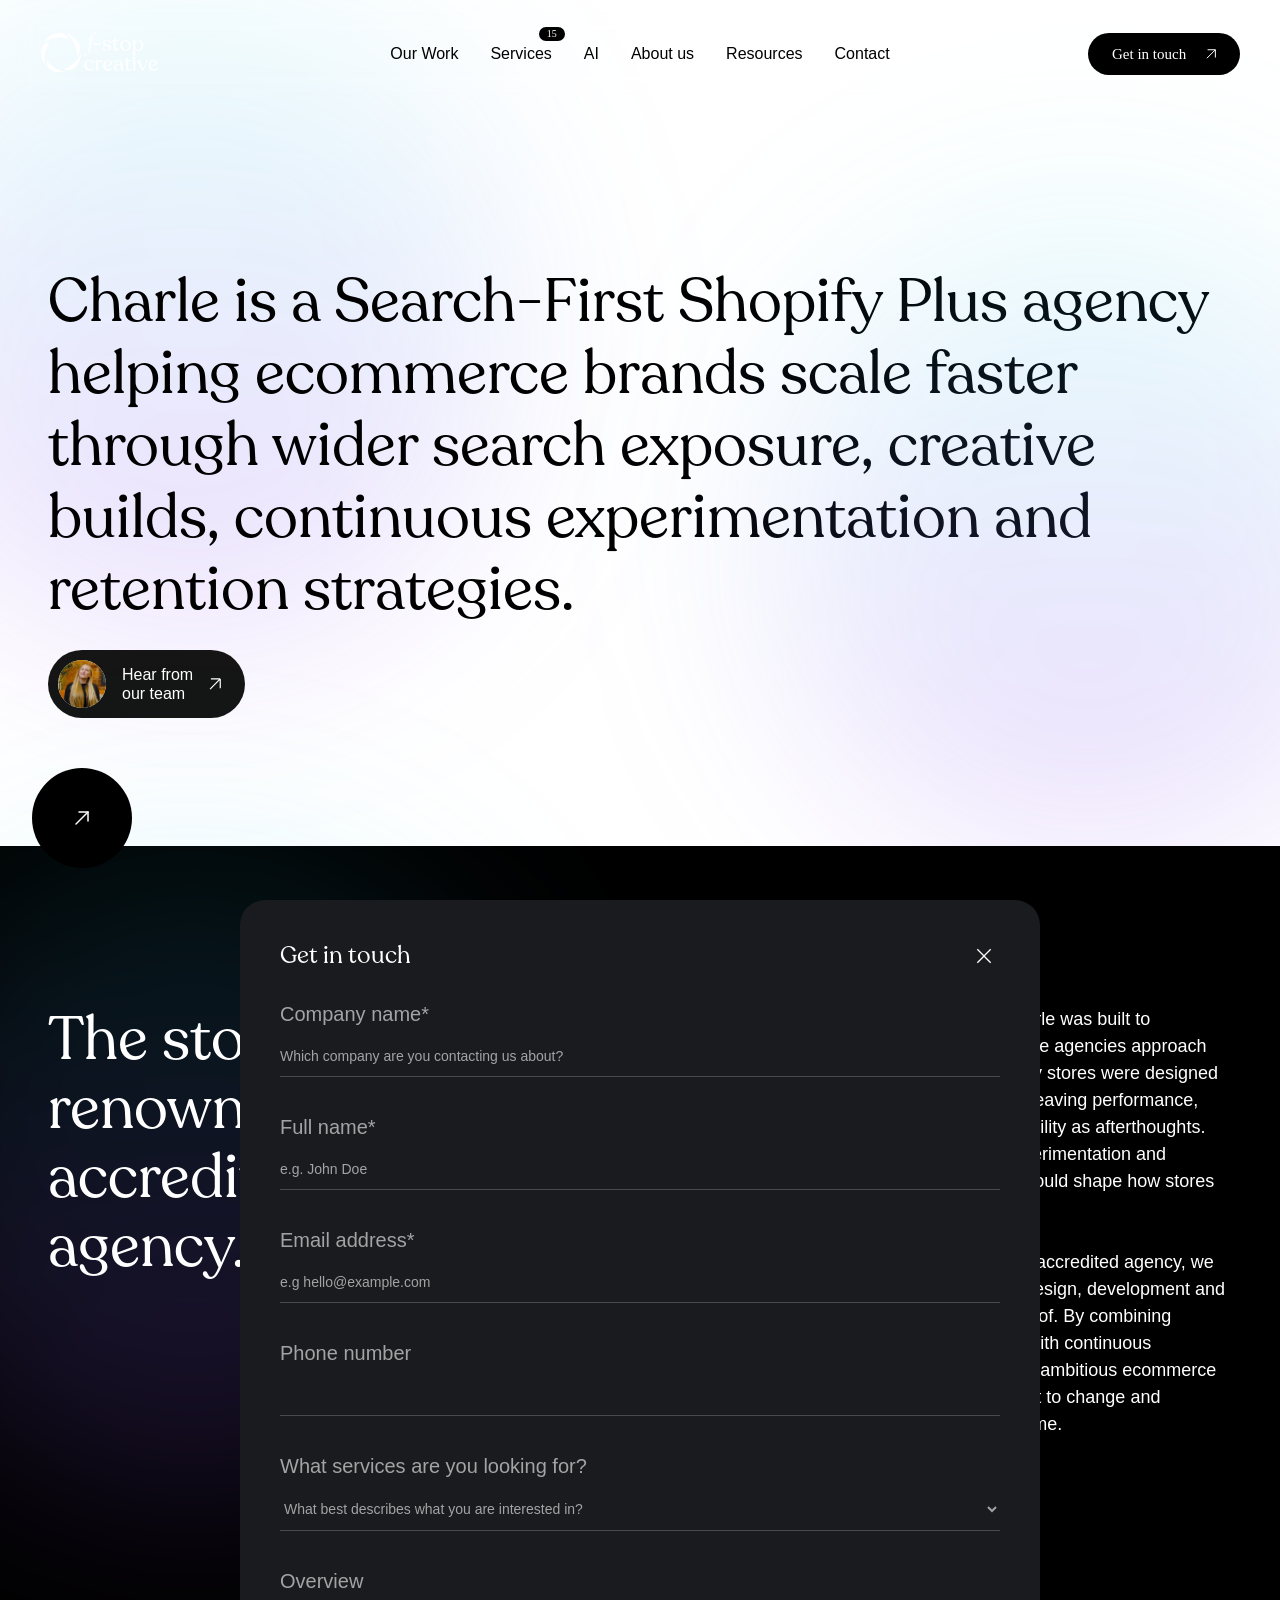
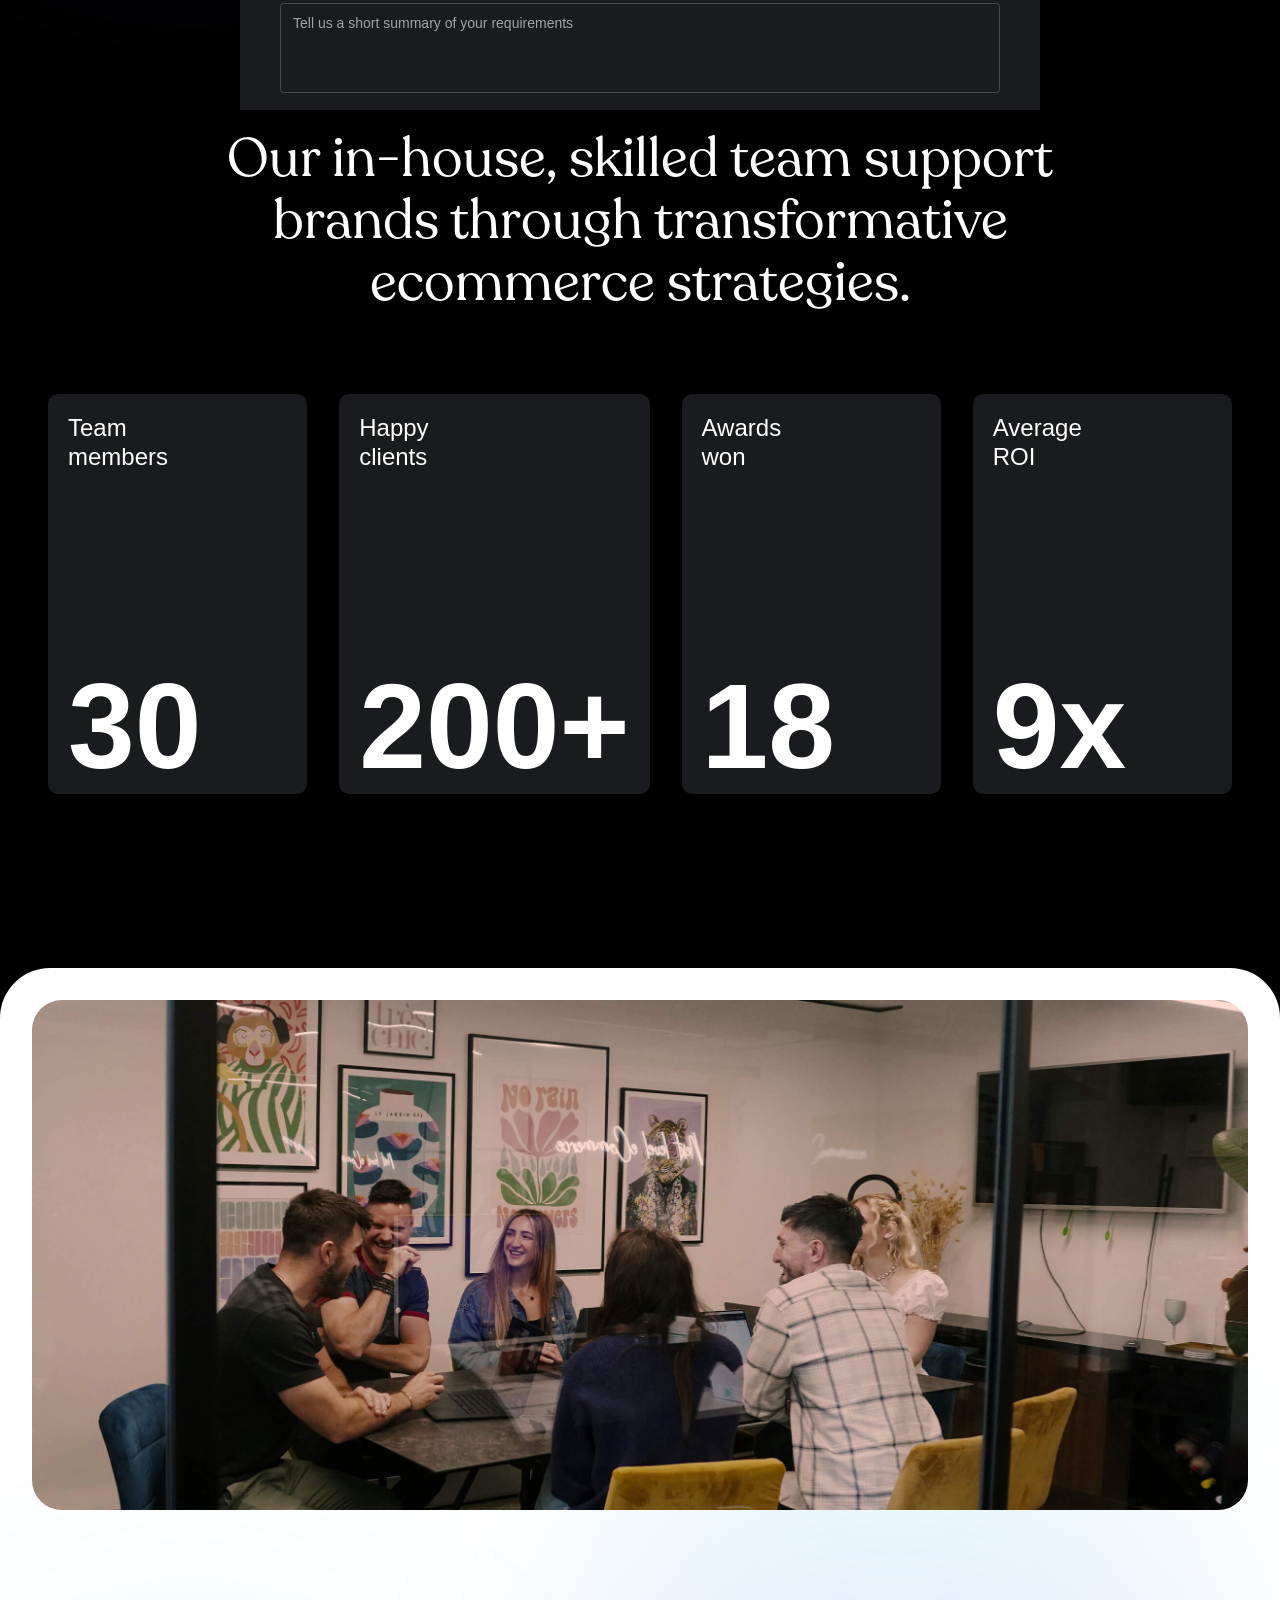
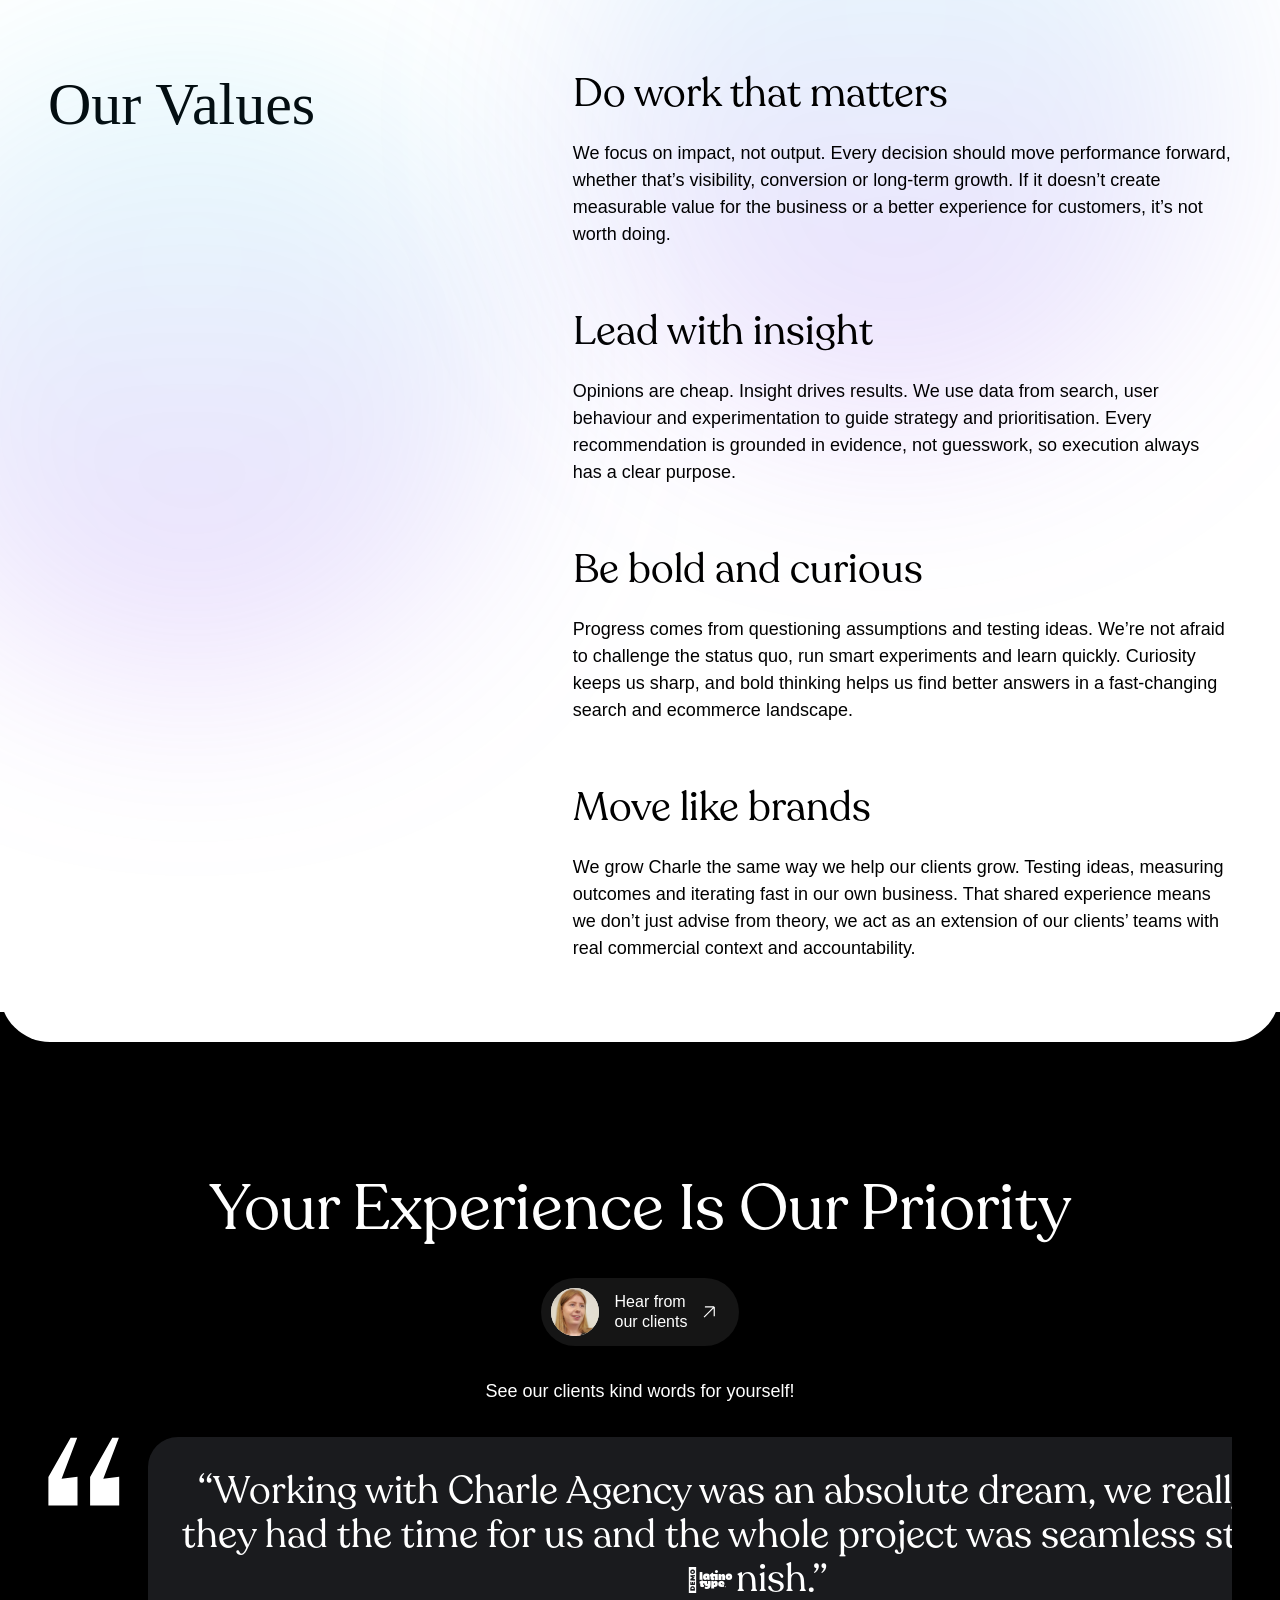
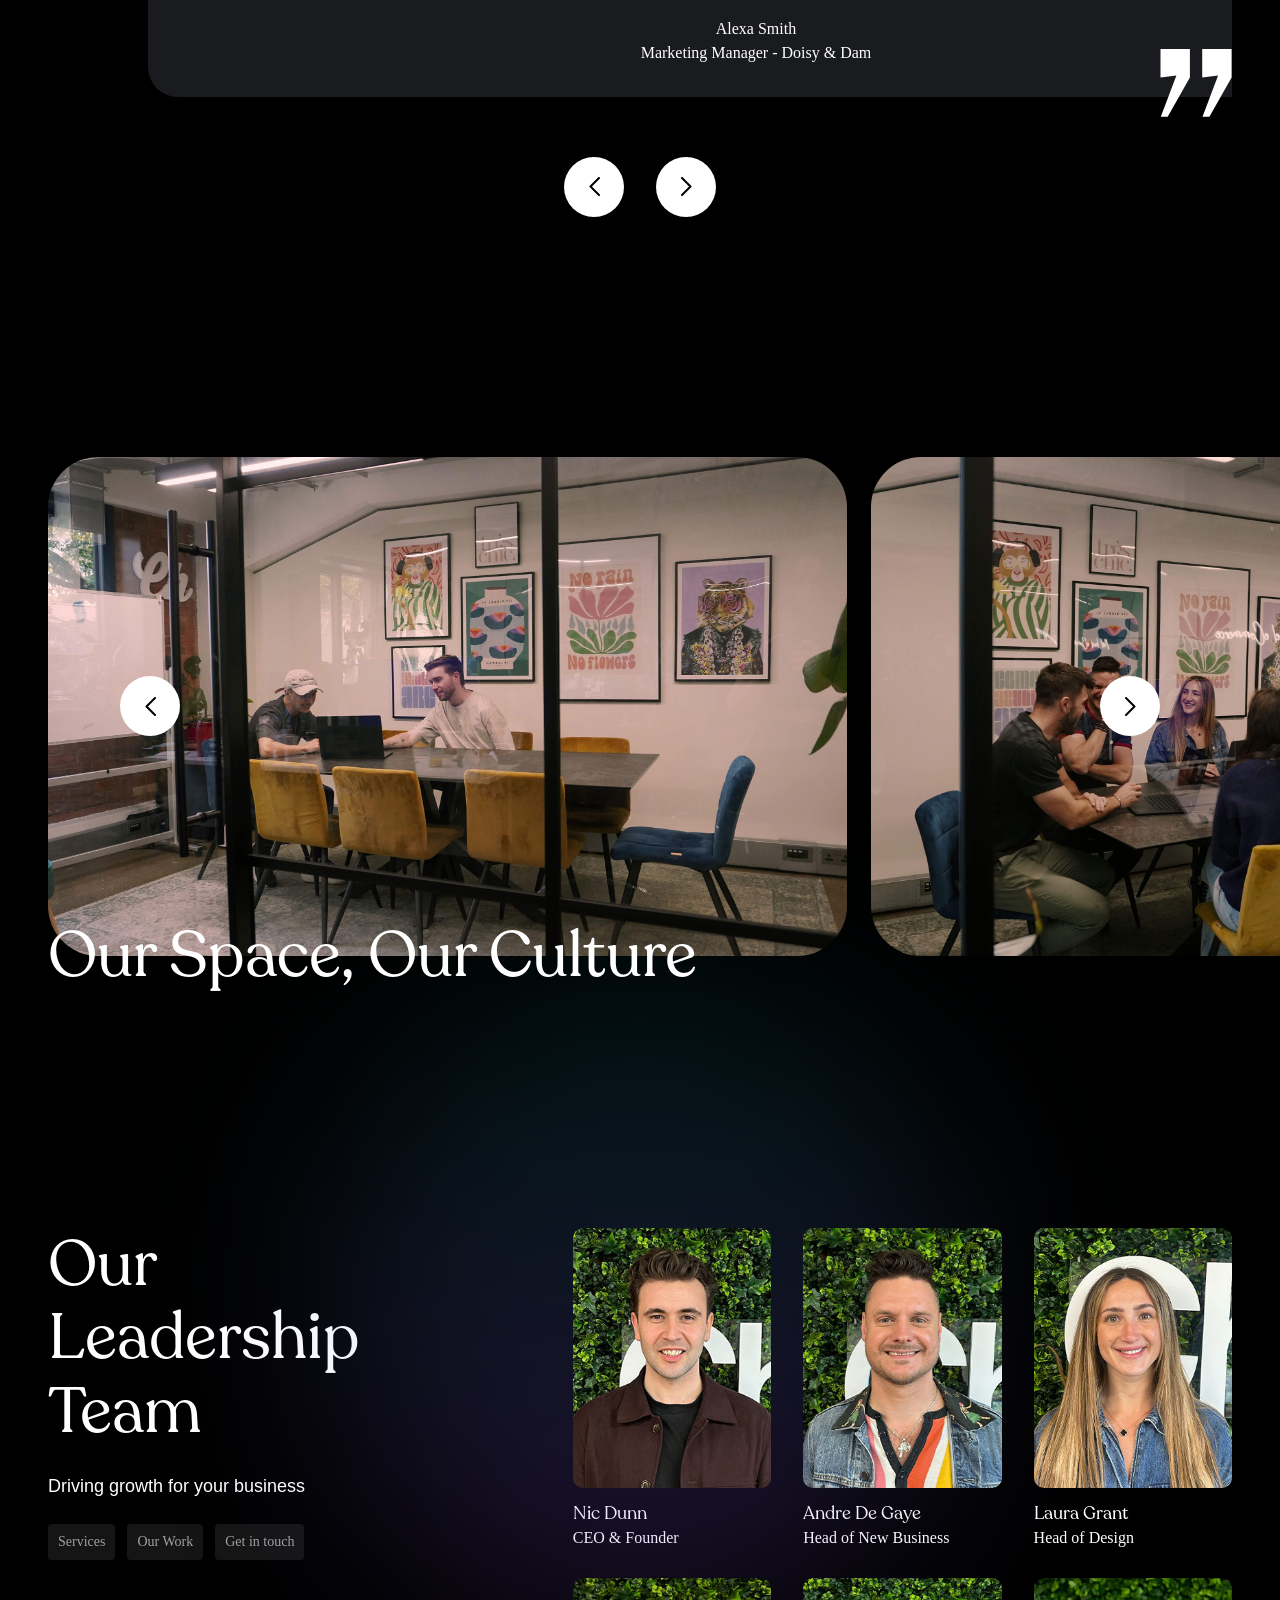
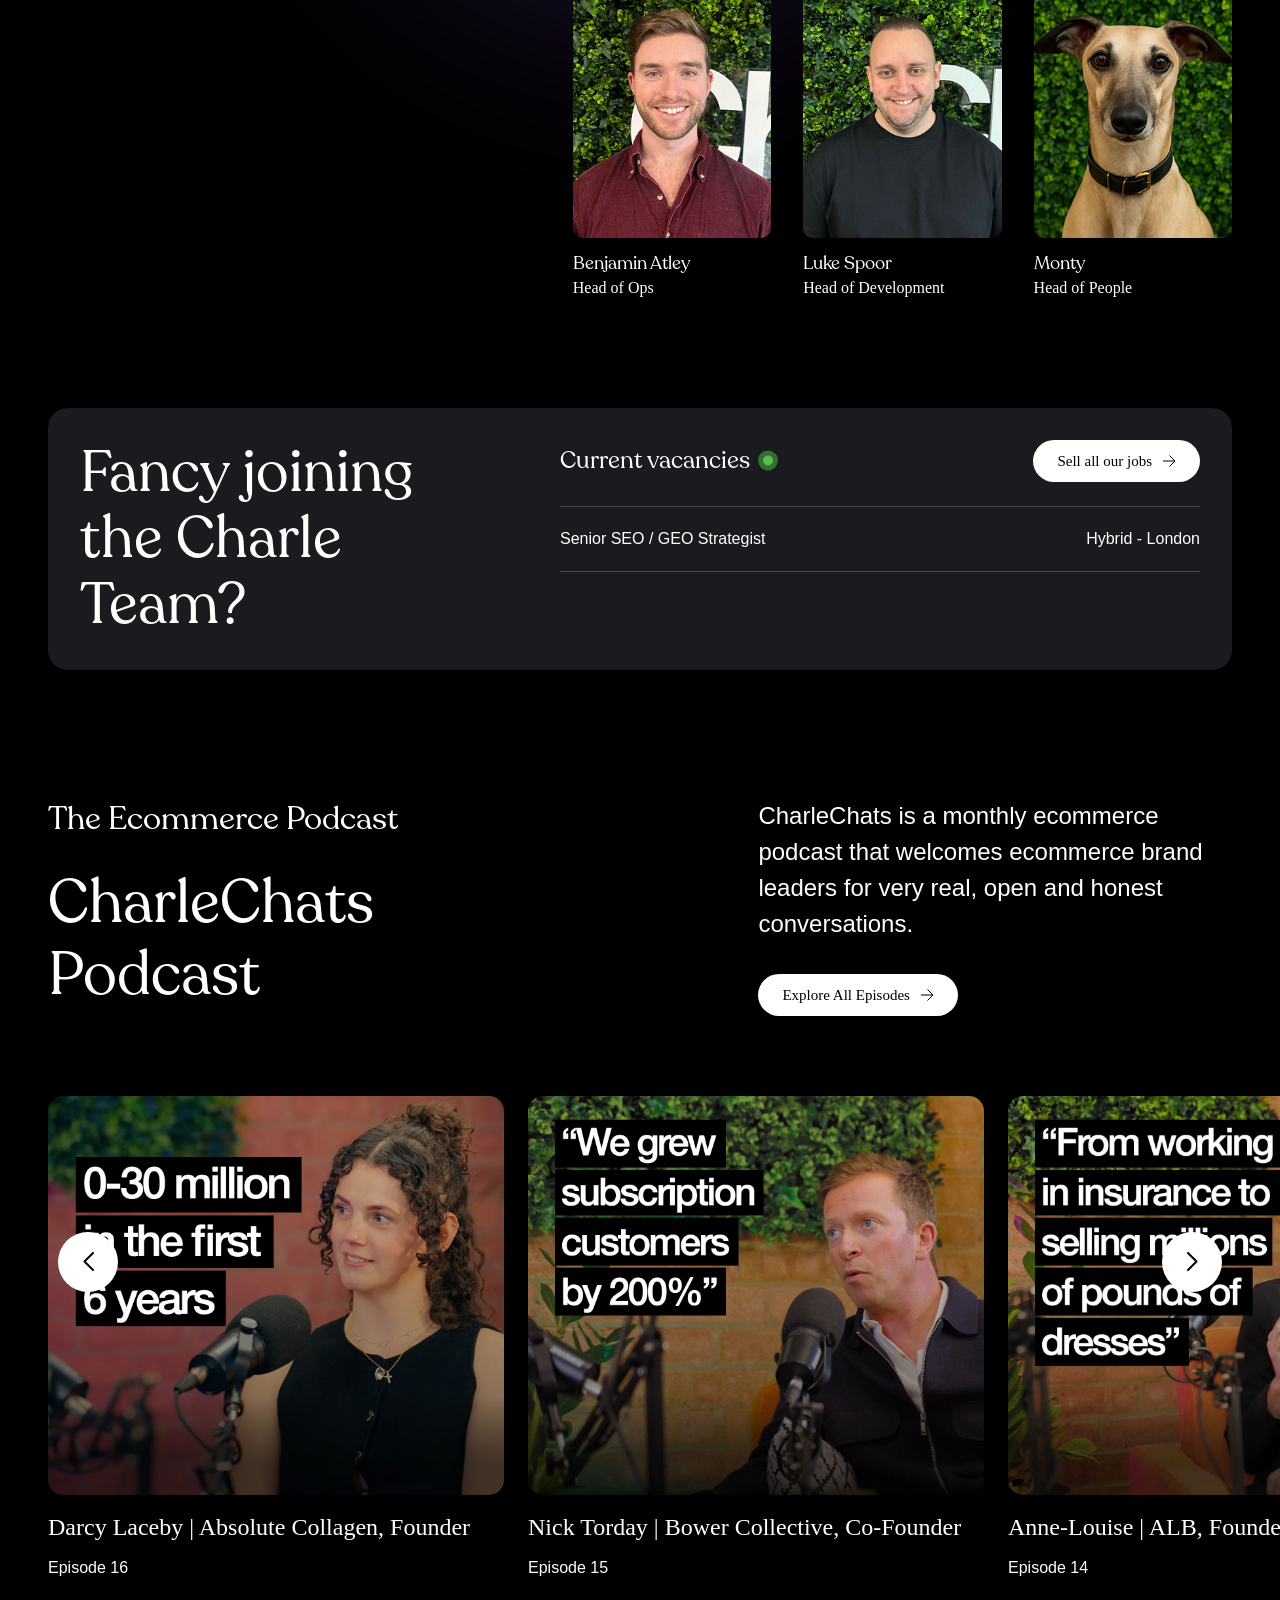
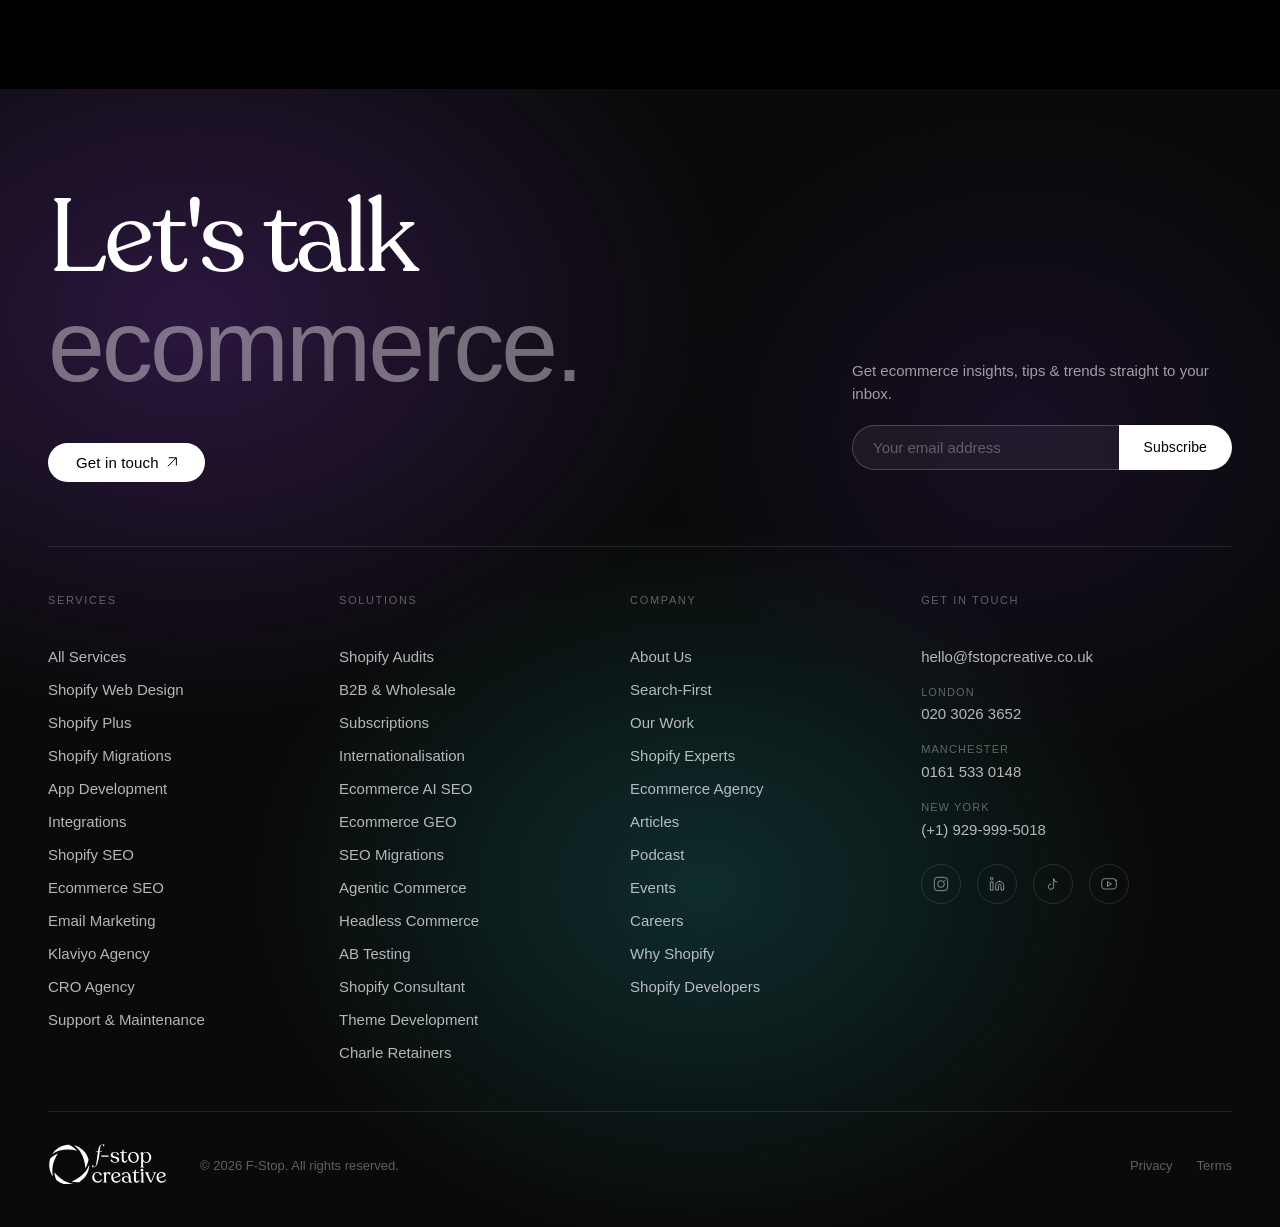
==== commit e5c3afc2: "2" ====
--- a/about.html
+++ b/about.html
@@ -1,7 +1,7 @@
 <!DOCTYPE html>
 <!-- saved from url=(0031)https://www.charle.co.uk/about/ -->
 <html lang="en"><head>
-  <link rel="stylesheet" href="https://api.fontshare.com/v2/css?f[]=recoleta@300,400,600&f[]=neue-montreal@300,500&display=swap"><meta http-equiv="Content-Type" content="text/html; charset=UTF-8">
+<meta http-equiv="Content-Type" content="text/html; charset=UTF-8">
     
 <meta name="facebook-domain-verification" content="af6zd72e0fx0n4wtm8dgjlzg3a56hd">
 
@@ -1525,7 +1525,7 @@
     }
 
     .new-footer__heading em {
-      font-family: "Neue Montreal", sans-serif;
+      font-family: "Neue Montreal", -apple-system, BlinkMacSystemFont, "Segoe UI", Inter, "Helvetica Neue", Arial, sans-serif;
       font-style: normal;
       font-weight: 300;
       color: rgba(255, 255, 255, 0.4);
@@ -1547,7 +1547,7 @@
     }
 
     .new-footer__newsletter-label {
-      font-family: "Neue Montreal", sans-serif;
+      font-family: "Neue Montreal", -apple-system, BlinkMacSystemFont, "Segoe UI", Inter, "Helvetica Neue", Arial, sans-serif;
       font-size: 0.9375rem;
       font-weight: 300;
       color: rgba(255, 255, 255, 0.6);
@@ -1569,7 +1569,7 @@
       border-radius: 50px 0 0 50px;
       background: rgba(255, 255, 255, 0.05);
       color: #fff;
-      font-family: "Neue Montreal", sans-serif;
+      font-family: "Neue Montreal", -apple-system, BlinkMacSystemFont, "Segoe UI", Inter, "Helvetica Neue", Arial, sans-serif;
       font-size: 0.9375rem;
       font-weight: 300;
       outline: none;
@@ -1592,7 +1592,7 @@
       border-radius: 0 50px 50px 0;
       background: #fff;
       color: #000;
-      font-family: "Neue Montreal", sans-serif;
+      font-family: "Neue Montreal", -apple-system, BlinkMacSystemFont, "Segoe UI", Inter, "Helvetica Neue", Arial, sans-serif;
       font-size: 0.875rem;
       font-weight: 400;
       cursor: pointer;
@@ -1606,7 +1606,7 @@
     }
 
     .new-footer__newsletter-msg {
-      font-family: "Neue Montreal", sans-serif;
+      font-family: "Neue Montreal", -apple-system, BlinkMacSystemFont, "Segoe UI", Inter, "Helvetica Neue", Arial, sans-serif;
       font-size: 0.8125rem;
       font-weight: 300;
       margin: 0;
@@ -1628,7 +1628,7 @@
       gap: 0.5rem;
       padding: 0.75rem 1.75rem;
       border-radius: 50px;
-      font-family: "Neue Montreal", sans-serif;
+      font-family: "Neue Montreal", -apple-system, BlinkMacSystemFont, "Segoe UI", Inter, "Helvetica Neue", Arial, sans-serif;
       font-size: 0.9375rem;
       font-weight: 400;
       text-decoration: none;
@@ -1684,7 +1684,7 @@
 
     .new-footer__nav-title {
       display: block;
-      font-family: "Neue Montreal", sans-serif;
+      font-family: "Neue Montreal", -apple-system, BlinkMacSystemFont, "Segoe UI", Inter, "Helvetica Neue", Arial, sans-serif;
       font-size: 0.6875rem;
       font-weight: 500;
       letter-spacing: 0.15em;
@@ -1703,7 +1703,7 @@
     }
 
     .new-footer__nav-link {
-      font-family: "Neue Montreal", sans-serif;
+      font-family: "Neue Montreal", -apple-system, BlinkMacSystemFont, "Segoe UI", Inter, "Helvetica Neue", Arial, sans-serif;
       font-size: 0.9375rem;
       font-weight: 300;
       color: rgba(255, 255, 255, 0.7);
@@ -1717,7 +1717,7 @@
     }
 
     .new-footer__nav-text {
-      font-family: "Neue Montreal", sans-serif;
+      font-family: "Neue Montreal", -apple-system, BlinkMacSystemFont, "Segoe UI", Inter, "Helvetica Neue", Arial, sans-serif;
       font-size: 0.9375rem;
       font-weight: 300;
       color: rgba(255, 255, 255, 0.7);
@@ -1734,7 +1734,7 @@
     }
 
     .new-footer__location-name {
-      font-family: "Neue Montreal", sans-serif;
+      font-family: "Neue Montreal", -apple-system, BlinkMacSystemFont, "Segoe UI", Inter, "Helvetica Neue", Arial, sans-serif;
       font-size: 0.6875rem;
       font-weight: 500;
       letter-spacing: 0.1em;
@@ -1745,7 +1745,7 @@
 
     /* ── 4th column: Follow ── */
     .new-footer__follow-text {
-      font-family: "Neue Montreal", sans-serif;
+      font-family: "Neue Montreal", -apple-system, BlinkMacSystemFont, "Segoe UI", Inter, "Helvetica Neue", Arial, sans-serif;
       font-size: 0.9375rem;
       font-weight: 300;
       color: rgba(255, 255, 255, 0.5);
@@ -1815,7 +1815,7 @@
     }
 
     .new-footer__copyright {
-      font-family: "Neue Montreal", sans-serif;
+      font-family: "Neue Montreal", -apple-system, BlinkMacSystemFont, "Segoe UI", Inter, "Helvetica Neue", Arial, sans-serif;
       font-size: 0.8125rem;
       color: rgba(255, 255, 255, 0.35);
       margin: 0;
@@ -1829,7 +1829,7 @@
     }
 
     .new-footer__bottom-link {
-      font-family: "Neue Montreal", sans-serif;
+      font-family: "Neue Montreal", -apple-system, BlinkMacSystemFont, "Segoe UI", Inter, "Helvetica Neue", Arial, sans-serif;
       font-size: 0.8125rem;
       color: rgba(255, 255, 255, 0.35);
       text-decoration: none;
--- a/assets/css/style.css
+++ b/assets/css/style.css
@@ -1,3 +1,11 @@
+@font-face {
+  font-family: 'Recoleta';
+  src: url('../fonts/Recoleta-Regular.otf') format('opentype');
+  font-weight: 100 900;
+  font-style: normal;
+  font-display: swap;
+}
+
 * {
   box-sizing: border-box;
 }
@@ -172,7 +180,7 @@
   Global
 ------------------------------------------------------------------------------*/
 body {
-  font-family: "Neue Montreal", sans-serif;
+  font-family: "Neue Montreal", -apple-system, BlinkMacSystemFont, "Segoe UI", Inter, "Helvetica Neue", Arial, sans-serif;
   font-size: 16px;
   background-color: black;
   -webkit-font-smoothing: antialiased;
@@ -537,7 +545,7 @@
 .mobile-navigation__link {
   position: relative;
   padding: 0;
-  font-family: "Neue Montreal", sans-serif;
+  font-family: "Neue Montreal", -apple-system, BlinkMacSystemFont, "Segoe UI", Inter, "Helvetica Neue", Arial, sans-serif;
   font-size: 2.215rem;
   line-height: 1.5;
   color: white;
@@ -769,7 +777,7 @@
 .new-mobile-navigation__link {
   position: relative;
   padding: 0;
-  font-family: "Neue Montreal", sans-serif;
+  font-family: "Neue Montreal", -apple-system, BlinkMacSystemFont, "Segoe UI", Inter, "Helvetica Neue", Arial, sans-serif;
   font-size: 2.215rem;
   line-height: 1.5;
   color: white;
@@ -2493,7 +2501,7 @@
 }
 
 .services__navigation__link {
-  font-family: "Neue Montreal", sans-serif;
+  font-family: "Neue Montreal", -apple-system, BlinkMacSystemFont, "Segoe UI", Inter, "Helvetica Neue", Arial, sans-serif;
   font-size: clamp(40px, 5vw, 60px);
   font-weight: 400;
   line-height: 1;
@@ -2940,7 +2948,7 @@
 }
 
 .faqs__left__heading {
-  font-family: "Neue Montreal", sans-serif;
+  font-family: "Neue Montreal", -apple-system, BlinkMacSystemFont, "Segoe UI", Inter, "Helvetica Neue", Arial, sans-serif;
   font-size: clamp(40px, 5vw, 60px);
   font-weight: 400;
   line-height: 1;
@@ -3118,7 +3126,7 @@
 }
 
 .service-faqs__left__heading {
-  font-family: "Neue Montreal", sans-serif;
+  font-family: "Neue Montreal", -apple-system, BlinkMacSystemFont, "Segoe UI", Inter, "Helvetica Neue", Arial, sans-serif;
   font-size: clamp(40px, 5vw, 60px);
   font-weight: 400;
   line-height: 1;
@@ -3269,7 +3277,7 @@
 /* === Site-wide typography (Recoleta headings + Neue Montreal body) === */
 body,
 input, select, textarea, button {
-  font-family: 'Neue Montreal', sans-serif;
+  font-family: 'Neue Montreal', -apple-system, BlinkMacSystemFont, "Segoe UI", Inter, "Helvetica Neue", Arial, sans-serif;
   font-weight: 500;
 }
 .text-light, .text-supporting, small, .small, figcaption {
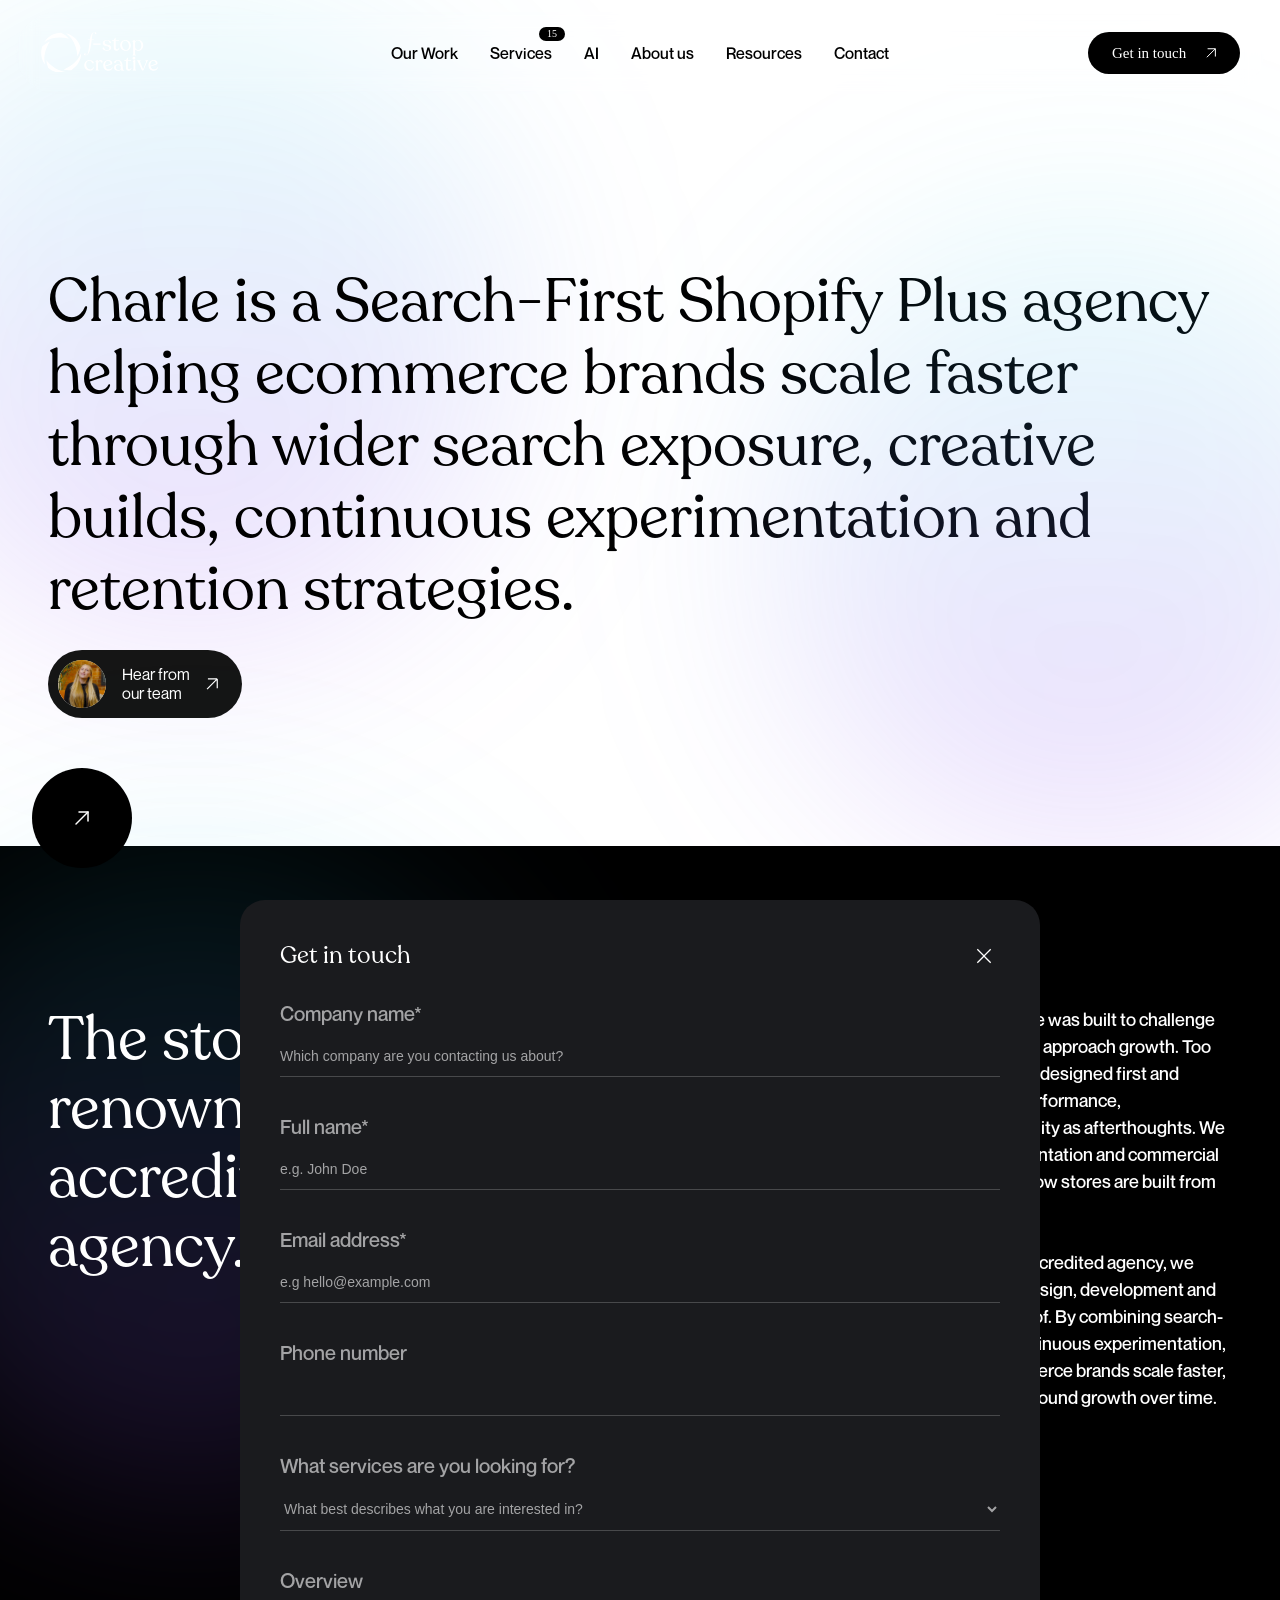
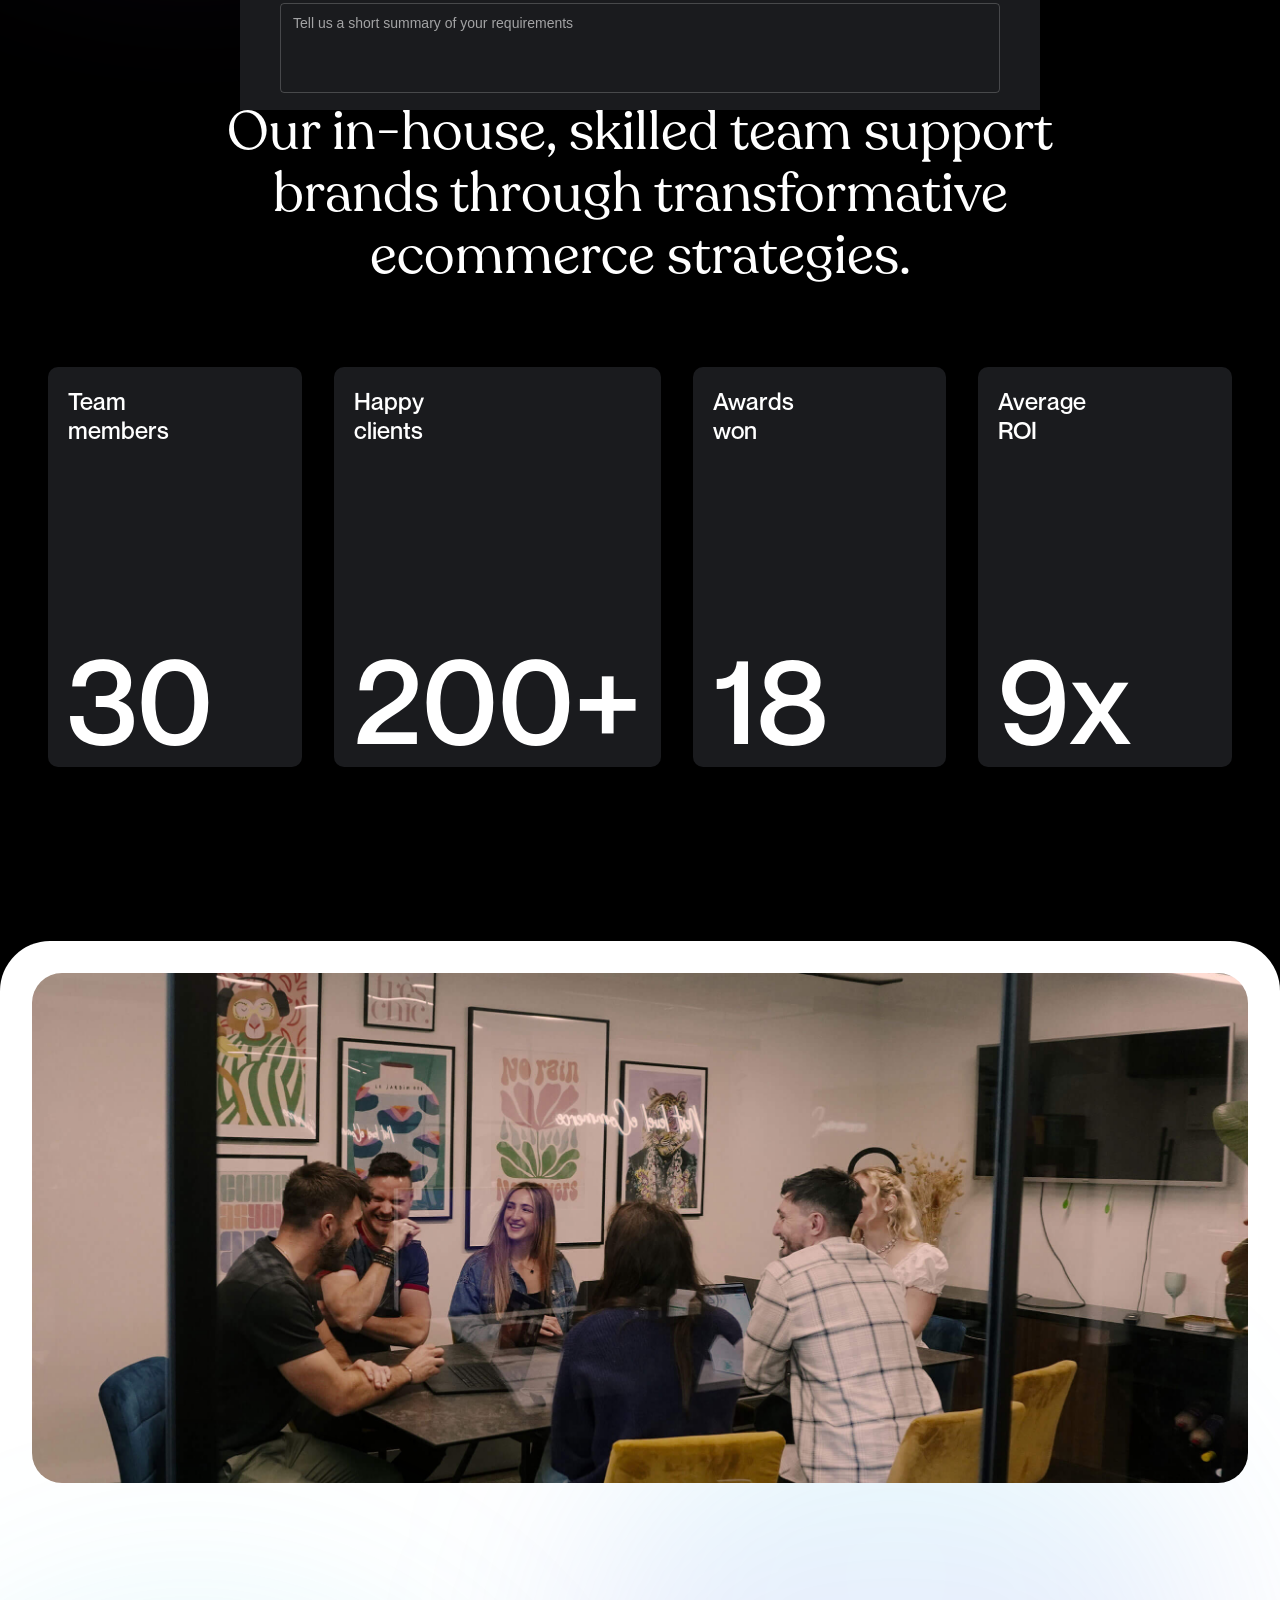
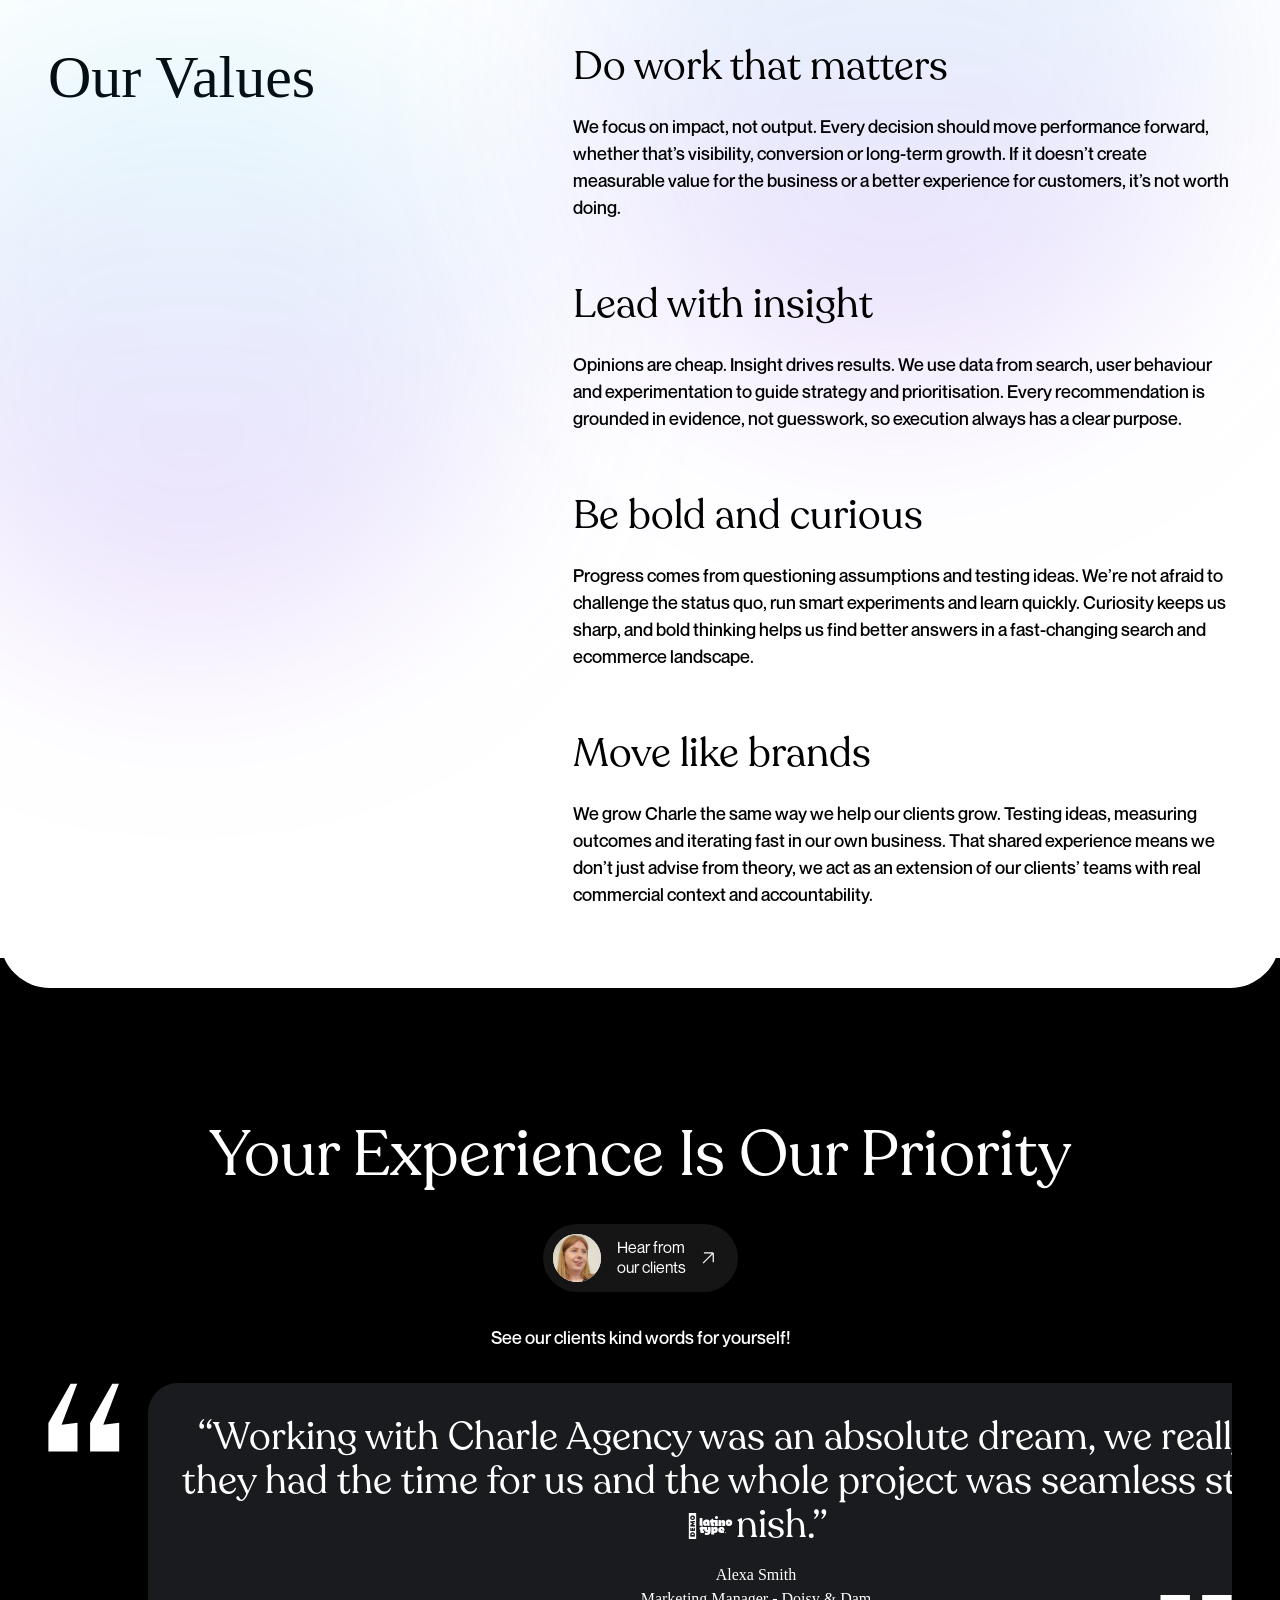
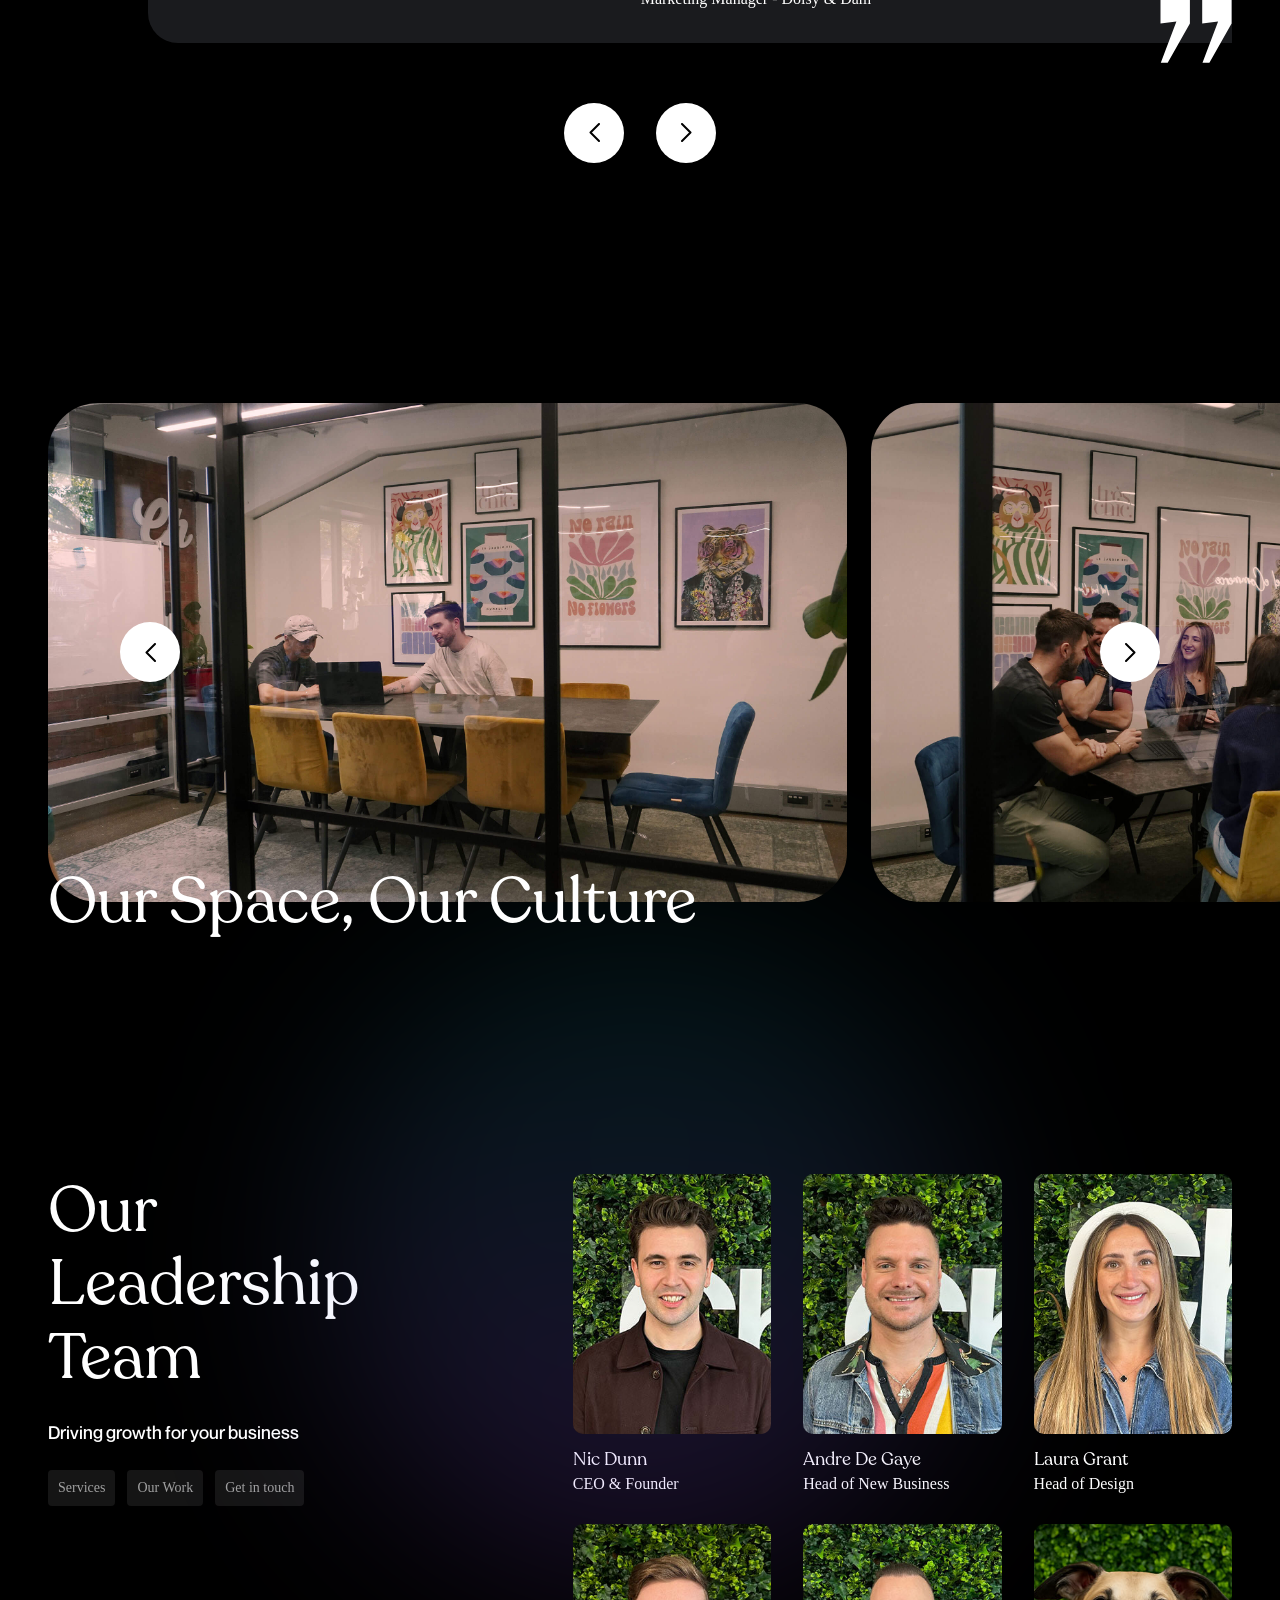
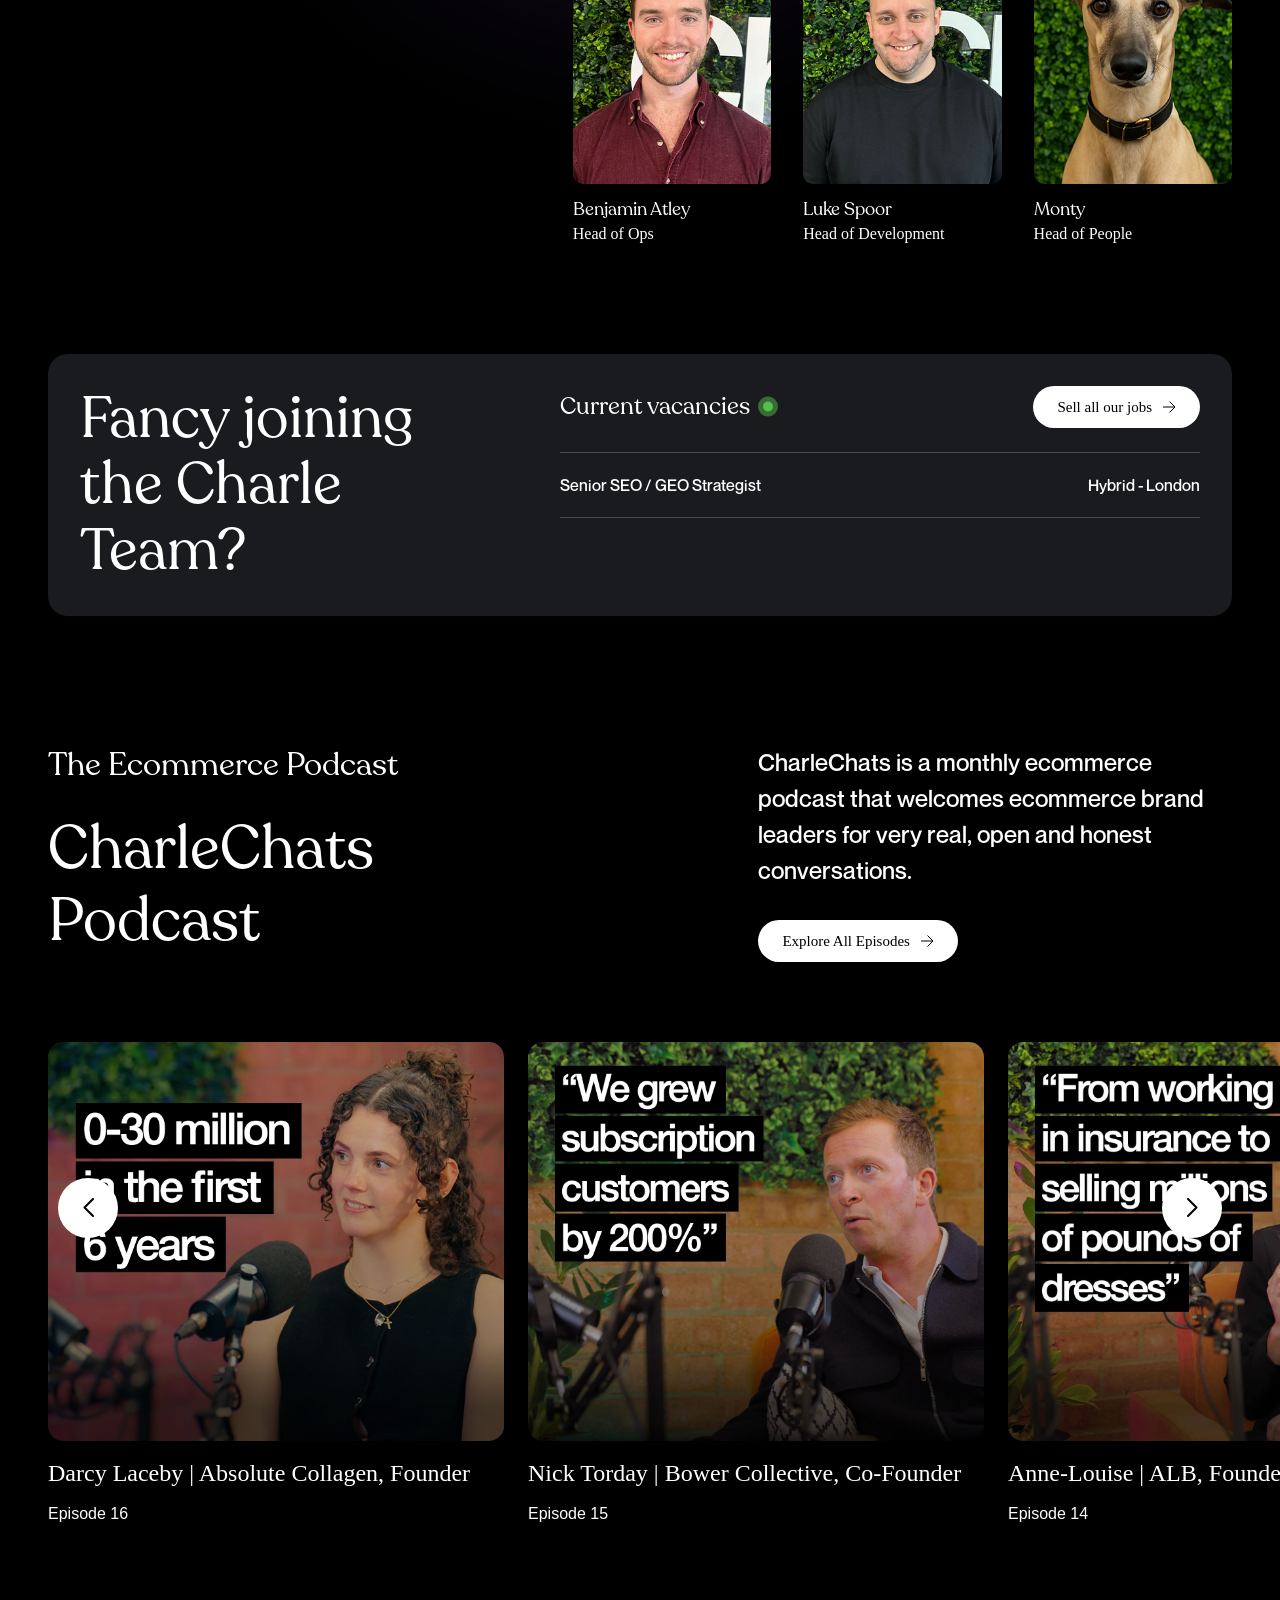
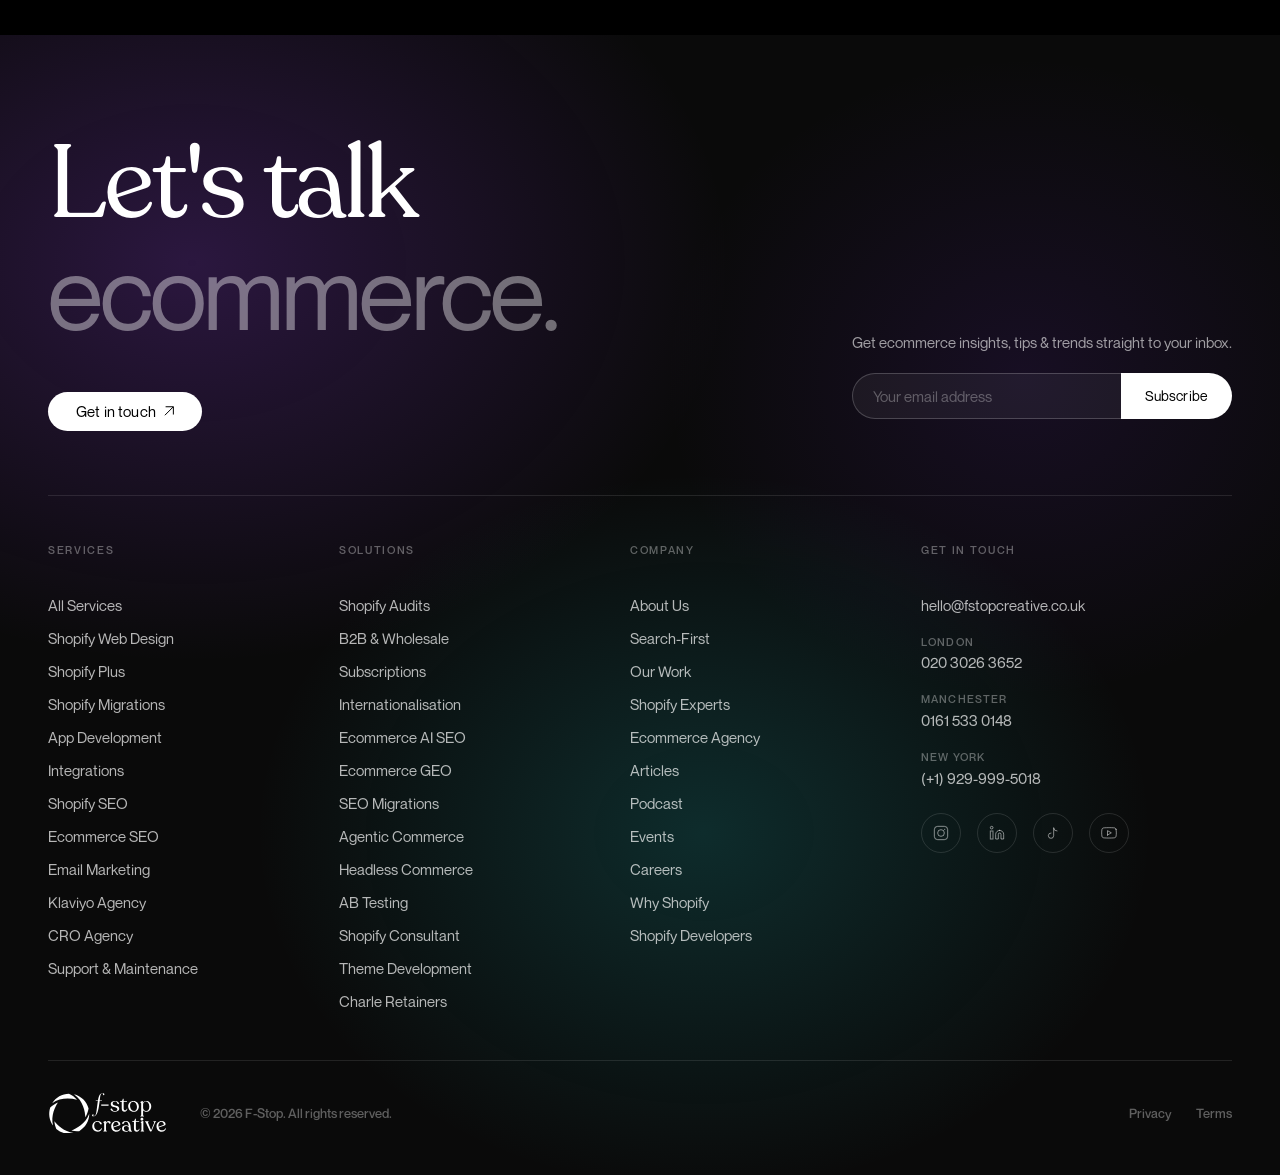
==== commit 8ea22f16: "2" ====
--- a/about.html
+++ b/about.html
@@ -32,66 +32,7 @@
 	
 	  
 	  
-  <style id="kl-custom-fonts">
-@import 'https://fonts.googleapis.com/css2?family=Bebas+Neue:ital,wght@0,400&family=Nunito+Sans:ital,wght@0,200;0,300;0,400;0,600;0,700;0,800;0,900&display=swap';
-
-@font-face {
-        font-family: 'Nunito-Sans-Klaviyo-Hosted'; 
-        src: url(https://static.klaviyo.com/onsite/hosted-fonts/Nunito-Sans/latin/nunito-sans_latin_italic_400.woff2);
-        font-weight: 400;
-        font-style: italic;
-        font-display: swap;
-      }
-@font-face {
-        font-family: 'Nunito-Sans-Klaviyo-Hosted'; 
-        src: url(https://static.klaviyo.com/onsite/hosted-fonts/Nunito-Sans/latin/nunito-sans_latin_italic_700.woff2);
-        font-weight: 700;
-        font-style: italic;
-        font-display: swap;
-      }
-@font-face {
-        font-family: 'Nunito-Sans-Klaviyo-Hosted'; 
-        src: url(https://static.klaviyo.com/onsite/hosted-fonts/Nunito-Sans/latin/nunito-sans_latin_regular_400.woff2);
-        font-weight: 400;
-        font-style: normal;
-        font-display: swap;
-      }
-@font-face {
-        font-family: 'Nunito-Sans-Klaviyo-Hosted'; 
-        src: url(https://static.klaviyo.com/onsite/hosted-fonts/Nunito-Sans/latin/nunito-sans_latin_regular_700.woff2);
-        font-weight: 700;
-        font-style: normal;
-        font-display: swap;
-      }
-@font-face {
-        font-family: 'Poppins-Klaviyo-Hosted'; 
-        src: url(https://static.klaviyo.com/onsite/hosted-fonts/Poppins/latin/poppins_latin_italic_400.woff2);
-        font-weight: 400;
-        font-style: italic;
-        font-display: swap;
-      }
-@font-face {
-        font-family: 'Poppins-Klaviyo-Hosted'; 
-        src: url(https://static.klaviyo.com/onsite/hosted-fonts/Poppins/latin/poppins_latin_italic_700.woff2);
-        font-weight: 700;
-        font-style: italic;
-        font-display: swap;
-      }
-@font-face {
-        font-family: 'Poppins-Klaviyo-Hosted'; 
-        src: url(https://static.klaviyo.com/onsite/hosted-fonts/Poppins/latin/poppins_latin_regular_400_2.woff2);
-        font-weight: 400;
-        font-style: normal;
-        font-display: swap;
-      }
-@font-face {
-        font-family: 'Poppins-Klaviyo-Hosted'; 
-        src: url(https://static.klaviyo.com/onsite/hosted-fonts/Poppins/latin/poppins_latin_regular_700.woff2);
-        font-weight: 700;
-        font-style: normal;
-        font-display: swap;
-      }
-</style></head>
+</head>
 
   <body class="about-page">
     <!-- Header -->
@@ -854,7 +795,6 @@
   function showPopup(){
     popup.classList.add('active');
     backdrop.classList.add('active');
-    if(typeof posthog!=='undefined') posthog.capture('newsletter_popup_shown');
   }
 
   function hidePopup(){
@@ -895,7 +835,6 @@
       if(!res.ok && res.status !== 202) throw new Error('fail');
       popup.classList.add('success');
       document.cookie='charle_nl_subscribed=1;path=/;max-age='+(365*86400)+';SameSite=Lax';
-      if(typeof posthog!=='undefined') posthog.capture('newsletter_popup_subscribed',{source:'popup'});
       setTimeout(hidePopup, 4000);
     }).catch(function(){
       status.textContent = 'Something went wrong \u2014 please try again.';
@@ -2364,10 +2303,4 @@
       <svg width="13" height="12" fill="none" xmlns="http://www.w3.org/2000/svg"><path d="M0 6h12m0 0L6.5.5M12 6l-5.5 5.5" stroke="currentColor"></path></svg>
     </button>
   </form>
-</div>
-
-    
-    
-    
-  
-<iframe owner="archetype" title="archetype" data-lf-form-tracking-inspected-p1e024bewdx7gb6d="true" data-lf-yt-playback-inspected-p1e024bewdx7gb6d="true" data-lf-vimeo-playback-inspected-p1e024bewdx7gb6d="true" style="display: none; visibility: hidden;" src="./assets/saved_resource.html"></iframe></body></html>+</div></body></html>
--- a/assets/css/style.css
+++ b/assets/css/style.css
@@ -2,6 +2,34 @@
   font-family: 'Recoleta';
   src: url('../fonts/Recoleta-Regular.otf') format('opentype');
   font-weight: 100 900;
+  font-style: normal;
+  font-display: swap;
+}
+@font-face {
+  font-family: 'Neue Montreal';
+  src: url('../fonts/NeueMontreal-Regular.otf') format('opentype');
+  font-weight: 400;
+  font-style: normal;
+  font-display: swap;
+}
+@font-face {
+  font-family: 'Neue Montreal';
+  src: url('../fonts/NeueMontreal-Medium.otf') format('opentype');
+  font-weight: 500;
+  font-style: normal;
+  font-display: swap;
+}
+@font-face {
+  font-family: 'Neue Montreal';
+  src: url('../fonts/NeueMontreal-Regular.otf') format('opentype');
+  font-weight: 100 300;
+  font-style: normal;
+  font-display: swap;
+}
+@font-face {
+  font-family: 'Neue Montreal';
+  src: url('../fonts/NeueMontreal-Medium.otf') format('opentype');
+  font-weight: 600 900;
   font-style: normal;
   font-display: swap;
 }
@@ -1015,6 +1043,7 @@
   color: white;
   transition: all 0.5s cubic-bezier(0.4, 0, 0.2, 1);
   text-decoration: none;
+  white-space: nowrap;
 }
 
 .navigation__link:hover,
